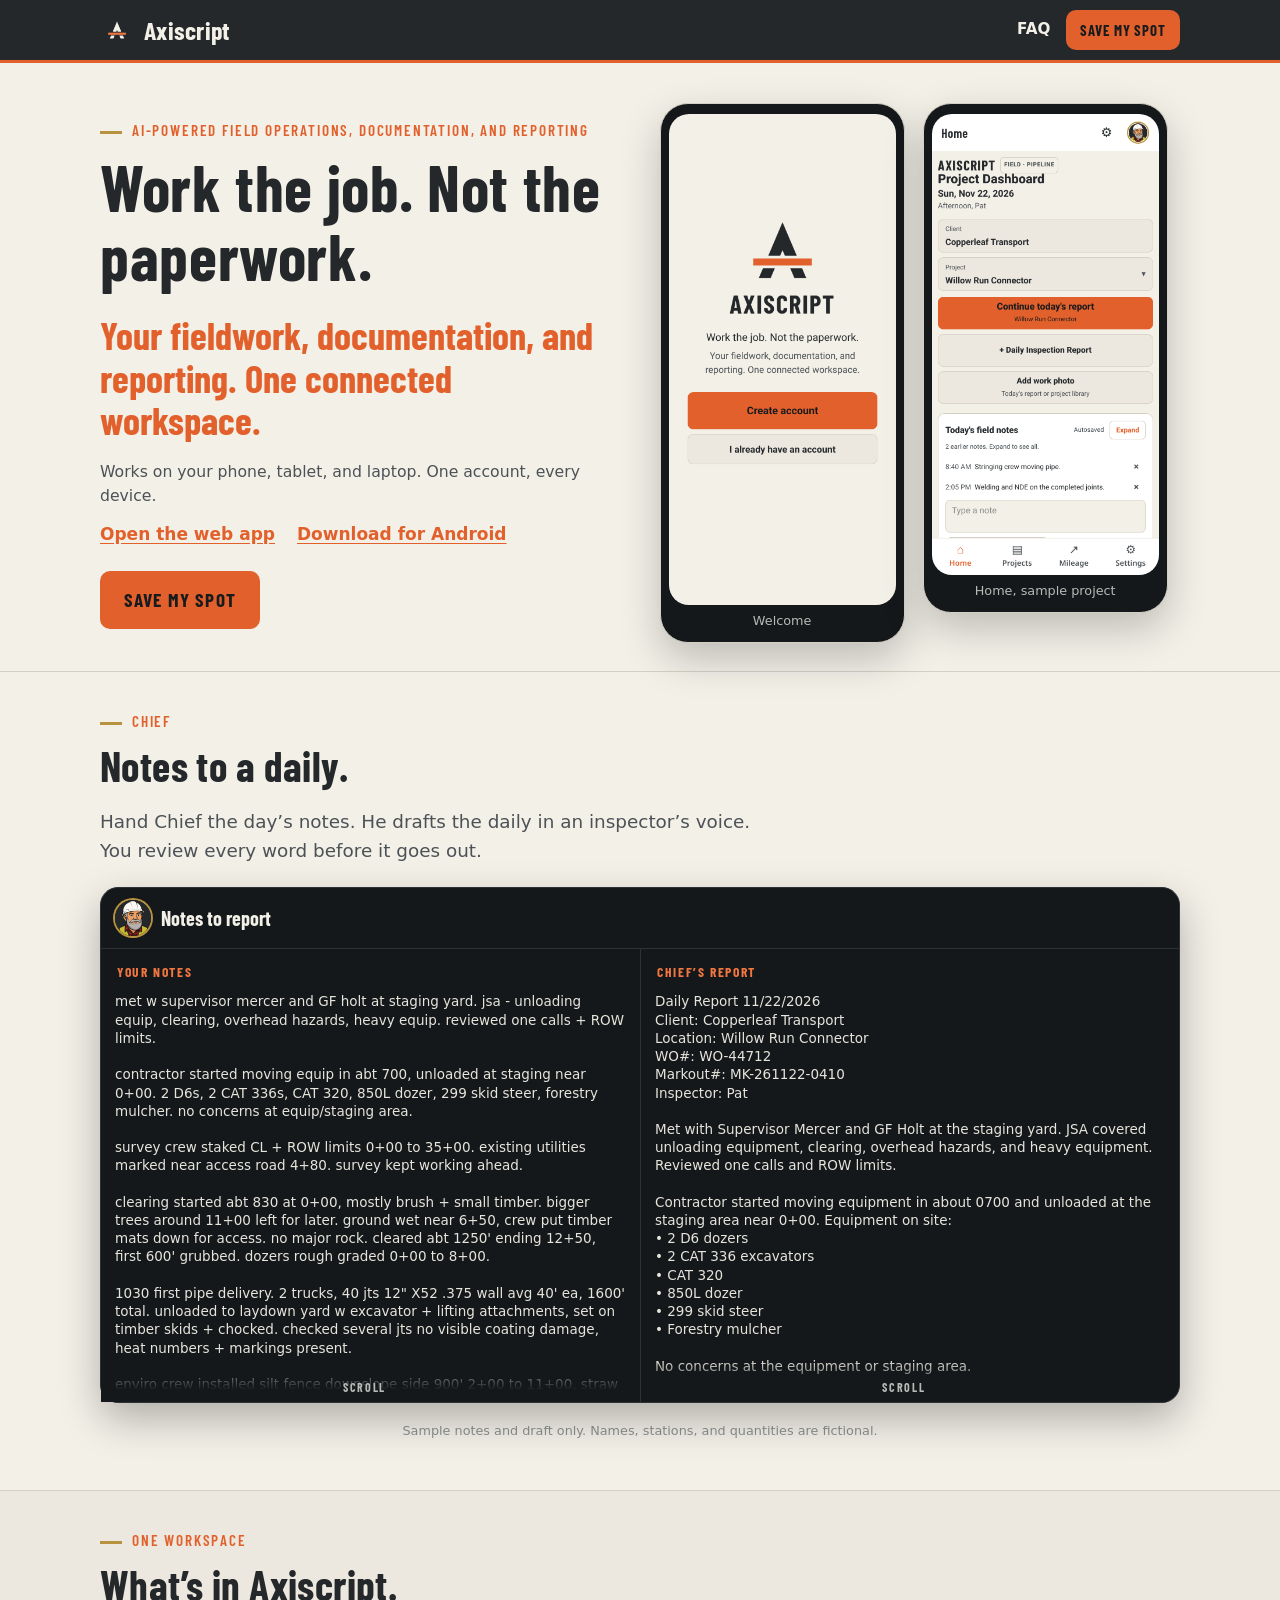
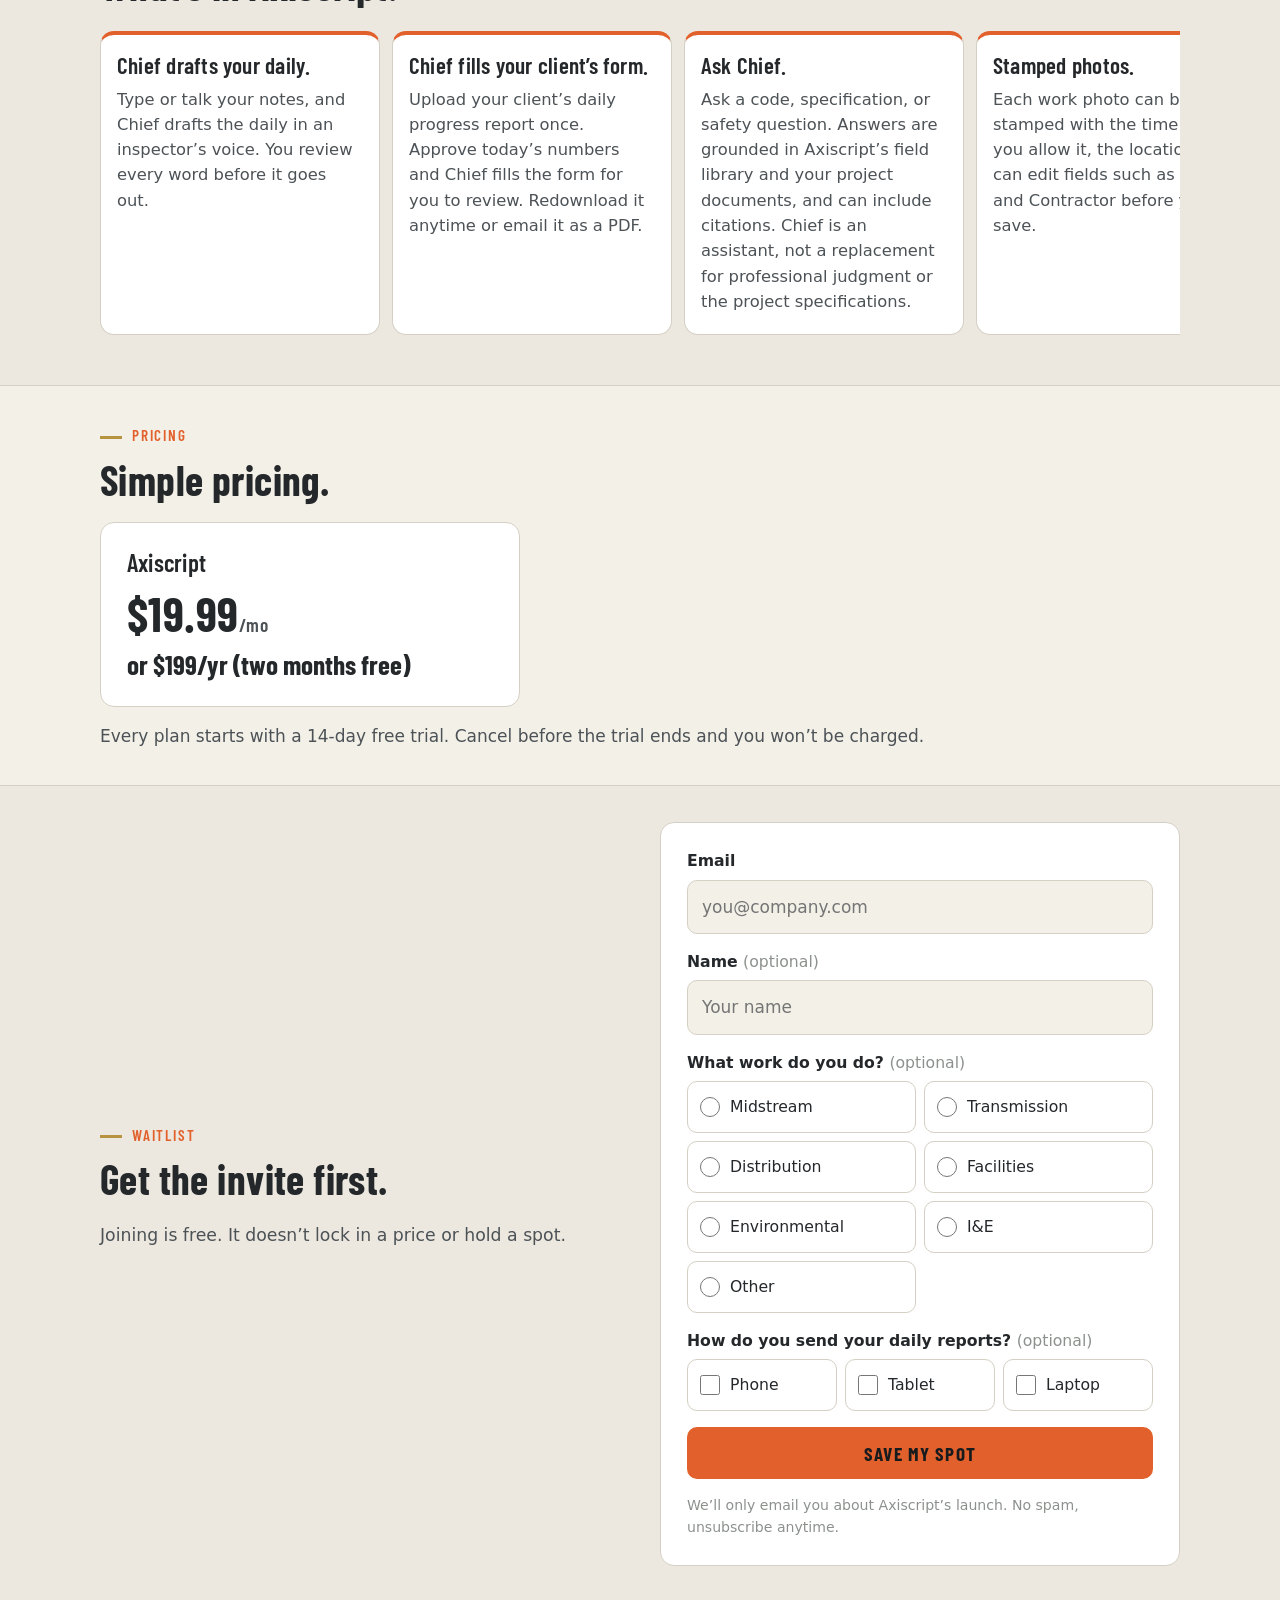
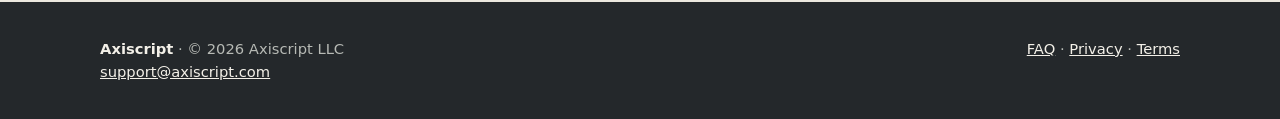
==== index.html @ 8d72d8ea "Draft: update the notes-to-daily example to the approved inspector voice. Replaces the headed Pipeli" ====
<!doctype html>
<html lang="en">
<head>
<meta charset="utf-8">
<meta name="viewport" content="width=device-width, initial-scale=1">
<title>Axiscript | Work the job. Not the paperwork.</title>
<meta name="description" content="Axiscript is an AI-powered field operations, documentation, and reporting platform. Your fieldwork, records, and reporting in one connected workspace.">
<meta name="theme-color" content="#24282B">
<link rel="canonical" href="https://axiscript.com/">
<meta property="og:title" content="Axiscript | Work the job. Not the paperwork.">
<meta property="og:description" content="Axiscript is an AI-powered field operations, documentation, and reporting platform. Your fieldwork, records, and reporting in one connected workspace.">
<meta property="og:url" content="https://axiscript.com/">
<meta property="og:type" content="website">
<link rel="icon" href="assets/favicon.png">
<link rel="stylesheet" href="assets/style.css">
</head>
<body>

<header class="top">
  <div class="wrap">
    <a class="brand" href="index.html"><img src="assets/icon.png" alt="">Axiscript</a>
    <div class="top-nav">
      <a class="nav-link" href="faq.html">FAQ</a>
      <a class="btn small" href="#join">Save my spot</a>
    </div>
  </div>
</header>

<main>
<section class="hero">
  <div class="wrap">
    <div>
      <span class="eyebrow">AI-powered field operations, documentation, and reporting</span>
      <h1>Work the job. Not the paperwork.</h1>
      <p class="lead">Your fieldwork, documentation, and reporting. One connected workspace.</p>
      <p class="device-note">Works on your phone, tablet, and laptop. One account, every device.</p>
      <p class="app-links"><a href="https://app.axiscript.com">Open the web app</a><a href="https://app.axiscript.com/download">Download for Android</a></p>
      <div class="cta">
        <a class="btn" href="#join">Save my spot</a>
      </div>
    </div>
    <div class="hero-screens" aria-hidden="false">
      <figure class="phone-frame">
        <img src="assets/screens/welcome-phone.png" width="390" height="844" alt="Axiscript welcome screen with the mark, the AXISCRIPT wordmark, and the tagline Work the job. Not the paperwork.">
        <figcaption>Welcome</figcaption>
      </figure>
      <figure class="phone-frame">
        <img src="assets/screens/home-phone.png" width="390" height="792" alt="Axiscript Home for a sample project, Willow Run Connector, with today’s field notes and a continue-report button. Sample data only.">
        <figcaption>Home, sample project</figcaption>
      </figure>
    </div>
  </div>
</section>

<section class="band" id="report">
  <div class="wrap">
    <span class="eyebrow">Chief</span>
    <h2>Notes to a daily.</h2>
    <p class="review-line">Hand Chief the day’s notes. He drafts the daily in an inspector’s voice. You review every word before it goes out.</p>
    <div class="carousel" data-carousel>
      <div class="carousel-frame">
        <div class="carousel-track" tabindex="0" aria-label="Rough notes and Chief’s report">
          <article class="carousel-slide" id="report-slide-1" role="tabpanel" aria-label="Rough notes beside Chief’s report">
            <div class="app-screen">
              <div class="app-bar">
                <img src="assets/chief.jpg" width="36" height="36" alt="">
                <div><b>Notes to report</b></div>
              </div>
              <div class="app-panes">
                <div class="app-col">
                  <div class="app-kicker">Your notes</div>
                  <div class="app-pane-wrap">
                    <div class="app-pane" tabindex="0">
                      <pre>met w supervisor mercer and GF holt at staging yard. jsa - unloading equip, clearing, overhead hazards, heavy equip. reviewed one calls + ROW limits.

contractor started moving equip in abt 700, unloaded at staging near 0+00. 2 D6s, 2 CAT 336s, CAT 320, 850L dozer, 299 skid steer, forestry mulcher. no concerns at equip/staging area.

survey crew staked CL + ROW limits 0+00 to 35+00. existing utilities marked near access road 4+80. survey kept working ahead.

clearing started abt 830 at 0+00, mostly brush + small timber. bigger trees around 11+00 left for later. ground wet near 6+50, crew put timber mats down for access. no major rock. cleared abt 1250' ending 12+50, first 600' grubbed. dozers rough graded 0+00 to 8+00.

1030 first pipe delivery. 2 trucks, 40 jts 12" X52 .375 wall avg 40' ea, 1600' total. unloaded to laydown yard w excavator + lifting attachments, set on timber skids + chocked. checked several jts no visible coating damage, heat numbers + markings present.

enviro crew installed silt fence downslope side 900' 2+00 to 11+00, straw wattles near drainage at 9+75. enviro coordinator checked, no issues.

clearing + grading continued thru afternoon. no stringing, ditching, welding or pipe install today. equip + material yard secured.</pre>
                    </div>
                    <div class="scroll-hint" aria-hidden="true">Scroll</div>
                  </div>
                </div>
                <div class="app-col">
                  <div class="app-kicker">Chief’s report</div>
                  <div class="app-pane-wrap">
                    <div class="app-pane" tabindex="0">
                      <pre>Daily Report 11/22/2026
Client: Copperleaf Transport
Location: Willow Run Connector
WO#: WO-44712
Markout#: MK-261122-0410
Inspector: Pat

Met with Supervisor Mercer and GF Holt at the staging yard. JSA covered unloading equipment, clearing, overhead hazards, and heavy equipment. Reviewed one calls and ROW limits.

Contractor started moving equipment in about 0700 and unloaded at the staging area near 0+00. Equipment on site:
• 2 D6 dozers
• 2 CAT 336 excavators
• CAT 320
• 850L dozer
• 299 skid steer
• Forestry mulcher

No concerns at the equipment or staging area.

Survey crew staked CL and ROW limits from 0+00 to 35+00. Existing utilities were marked near the access road at 4+80. Survey kept working ahead of the crew.

Clearing started about 0830 at 0+00. Mostly brush and small timber. Bigger trees around 11+00 were left for later. Ground was wet near 6+50, and the crew put timber mats down for access. No major rock. Cleared about 1250' ending at 12+50, with the first 600' grubbed. Dozers rough graded 0+00 to 8+00.

First pipe delivery came in at 1030, 2 trucks. Material received:
• 40 joints, 12" X52, .375 wall
• Avg 40' each, 1600' total

Pipe was unloaded to the laydown yard with an excavator and lifting attachments. Set on timber skids and chocked. I checked several joints and saw no visible coating damage. Heat numbers and markings were present.

Enviro crew installed silt fence on the downslope side, 900' from 2+00 to 11+00. Straw wattles went in near the drainage at 9+75. Enviro coordinator checked it, no issues.

Clearing and grading continued through the afternoon. No stringing, ditching, welding, or pipe install today. Equipment and material yard secured.</pre>
                    </div>
                    <div class="scroll-hint" aria-hidden="true">Scroll</div>
                  </div>
                </div>
              </div>
            </div>
          </article>
        </div>
      </div>
    </div>
    <p class="mock-note">Sample notes and draft only. Names, stations, and quantities are fictional.</p>
  </div>
</section>

<section class="band alt" id="features">
  <div class="wrap">
    <span class="eyebrow">One workspace</span>
    <h2>What’s in Axiscript.</h2>
    <div class="feat-strip" tabindex="0" aria-label="App features, swipe sideways">
      <article class="feat-tile">
        <h3>Chief drafts your daily.</h3>
        <p>Type or talk your notes, and Chief drafts the daily in an inspector’s voice. You review every word before it goes out.</p>
      </article>
      <article class="feat-tile">
        <h3>Chief fills your client’s form.</h3>
        <p>Upload your client’s daily progress report once. Approve today’s numbers and Chief fills the form for you to review. Redownload it anytime or email it as a PDF.</p>
      </article>
      <article class="feat-tile">
        <h3>Ask Chief.</h3>
        <p>Ask a code, specification, or safety question. Answers are grounded in Axiscript’s field library and your project documents, and can include citations. Chief is an assistant, not a replacement for professional judgment or the project specifications.</p>
      </article>
      <article class="feat-tile">
        <h3>Stamped photos.</h3>
        <p>Each work photo can be stamped with the time and, if you allow it, the location. You can edit fields such as Project and Contractor before you save.</p>
      </article>
      <article class="feat-tile">
        <h3>Mileage tracker.</h3>
        <p>Start and stop a trip from Home or the Mileage tab, or add a missed day. Export an IRS log when you need it.</p>
      </article>
      <article class="feat-tile">
        <h3>Voice-to-text.</h3>
        <p>Talk your notes on the phone or tablet app. On a laptop, type the notes or upload a photo of the page.</p>
      </article>
      <article class="feat-tile">
        <h3>Quick Write.</h3>
        <p>Built for distribution days with stop after stop. Tap through the job (install method, footage, fusions, tie-in) without typing a paragraph, and Chief turns the taps into a full report.</p>
      </article>
      <article class="feat-tile">
        <h3>Construction progress.</h3>
        <p>Each project keeps a running progress figure from work already in the book. You can see the day count and open the breakdown anytime.</p>
      </article>
      <article class="feat-tile">
        <h3>Every client, every project, backed up.</h3>
        <p>When you are signed in, work is saved on this device and backed up when you have signal. You can open it on your other devices.</p>
      </article>
    </div>
  </div>
</section>

<section class="band" id="pricing">
  <div class="wrap">
    <span class="eyebrow">Pricing</span>
    <h2>Simple pricing.</h2>
    <div class="price-cards single">
      <article class="plan">
        <h3>Axiscript</h3>
        <div class="price">$19.99<small>/mo</small></div>
        <p class="plan-line rate">or $199/yr (two months free)</p>
      </article>
    </div>
    <p class="trial-line">Every plan starts with a 14-day free trial. Cancel before the trial ends and you won’t be charged.</p>
  </div>
</section>

<section class="band alt" id="join">
  <div class="wrap split">
    <div>
      <span class="eyebrow">Waitlist</span>
      <h2>Get the invite first.</h2>
      <p class="intro">Joining is free. It doesn’t lock in a price or hold a spot.</p>
    </div>
    <form id="waitlist-form" novalidate>
      <div id="waitlist-fields" class="waitlist-fields">
        <div>
          <label for="waitlist-email">Email</label>
          <input id="waitlist-email" name="email" type="email" autocomplete="email" inputmode="email" maxlength="320" required placeholder="you@company.com">
        </div>
        <div>
          <label for="waitlist-name">Name <span class="optional">(optional)</span></label>
          <input id="waitlist-name" name="waitlist_name" type="text" autocomplete="name" maxlength="120" placeholder="Your name">
        </div>
        <fieldset>
          <legend>What work do you do? <span class="optional">(optional)</span></legend>
          <div class="radios">
            <label><input type="radio" name="work_type" value="Midstream"> Midstream</label>
            <label><input type="radio" name="work_type" value="Transmission"> Transmission</label>
            <label><input type="radio" name="work_type" value="Distribution"> Distribution</label>
            <label><input type="radio" name="work_type" value="Facilities"> Facilities</label>
            <label><input type="radio" name="work_type" value="Environmental"> Environmental</label>
            <label><input type="radio" name="work_type" value="I&amp;E"> I&amp;E</label>
            <label><input type="radio" name="work_type" value="Other"> Other</label>
          </div>
        </fieldset>
        <fieldset>
          <legend>How do you send your daily reports? <span class="optional">(optional)</span></legend>
          <div class="radios device-choices">
            <label><input type="checkbox" name="report_devices" value="Phone"> Phone</label>
            <label><input type="checkbox" name="report_devices" value="Tablet"> Tablet</label>
            <label><input type="checkbox" name="report_devices" value="Laptop"> Laptop</label>
          </div>
        </fieldset>
        <div class="hp" aria-hidden="true">
          <label for="waitlist-company">Company website</label>
          <input id="waitlist-company" name="company_website" type="text" tabindex="-1" autocomplete="off">
        </div>
        <p id="waitlist-status" class="waitlist-status" role="status" aria-live="polite"></p>
        <button class="btn" id="waitlist-submit" type="submit">Save my spot</button>
      </div>
      <div id="waitlist-success" class="form-success" hidden tabindex="-1">
        <h3>You’re on the list.</h3>
        <p>We’ll email you when it’s time to download.</p>
      </div>
      <p class="form-note">We’ll only email you about Axiscript’s launch. No spam, unsubscribe anytime.</p>
    </form>
  </div>
</section>
</main>

<footer>
  <div class="wrap">
    <div><strong style="color:#F3F0E8">Axiscript</strong> &middot; &copy; 2026 Axiscript LLC<br><a href="mailto:support@axiscript.com">support@axiscript.com</a></div>
    <div><a href="faq.html">FAQ</a> &middot; <a href="privacy.html">Privacy</a> &middot; <a href="terms.html">Terms</a></div>
  </div>
</footer>
<script src="assets/carousel.js"></script>
<script>
document.querySelectorAll(".app-pane").forEach(function (pane) {
  var wrap = pane.parentElement;
  function check() {
    wrap.classList.toggle("can-scroll", pane.scrollHeight > pane.clientHeight + 2);
  }
  check();
  window.addEventListener("resize", check);
});
</script>
<script src="assets/waitlist-config.js"></script>
<script src="assets/waitlist.js"></script>
</body>
</html>
---- assets/style.css ----
@font-face{font-family:"Barlow Condensed";src:url(fonts/BarlowCondensed-SemiBold.ttf) format("truetype");font-weight:600;font-display:swap}
@font-face{font-family:"Barlow Condensed";src:url(fonts/BarlowCondensed-Bold.ttf) format("truetype");font-weight:700;font-display:swap}
:root{--bg:#F3F0E8;--panel:#FFFFFF;--panel2:#ECE8DF;--line:#D5D0C4;--text:#24282B;--dim:#4C5256;--faint:#8C918D;
--accent:#E2602B;--accent-ink:#181B1D;--good:#17352B;--brass:#B8933F;--iron:#24282B;--bone:#F3F0E8;--radius:10px}
@media (prefers-color-scheme:dark){:root{--bg:#181B1D;--panel:#24282B;--panel2:#2E3337;--line:#3B4145;--text:#F3F0E8;--dim:#B7BAB5;
--accent:#F2763F;--good:#5FA98A;--brass:#C9A65A}}
*{box-sizing:border-box}
html{-webkit-text-size-adjust:100%;scroll-behavior:smooth}
body{margin:0;background:var(--bg);color:var(--text);font:17px/1.55 system-ui,-apple-system,"Segoe UI",Roboto,Arial,sans-serif}
h1,h2,h3,.brand,.btn,.eyebrow,.price{font-family:"Barlow Condensed","Arial Narrow",sans-serif;letter-spacing:.01em}
h1,h2,h3{line-height:1.08;margin:0 0 .5em}
h1{font-size:clamp(2.4rem,7vw,4rem);font-weight:700}
h2{font-size:clamp(1.9rem,5vw,2.6rem);font-weight:700}
h3{font-size:1.4rem;font-weight:600}
p{margin:0 0 1em}
a{color:inherit}
.wrap{max-width:1120px;margin:0 auto;padding:0 20px}
.eyebrow{display:inline-block;text-transform:uppercase;font-weight:600;font-size:.95rem;letter-spacing:.12em;color:var(--accent);margin-bottom:.6em}
.eyebrow::before{content:"";display:inline-block;width:22px;height:3px;background:var(--brass);vertical-align:middle;margin-right:10px}
/* header */
.top{position:sticky;top:0;z-index:10;background:var(--iron);color:#F3F0E8;border-bottom:3px solid var(--accent)}
.top .wrap{display:flex;align-items:center;justify-content:space-between;height:60px}
.brand{display:flex;align-items:center;gap:10px;font-size:1.6rem;font-weight:700;text-decoration:none;color:#F3F0E8}
.brand img{width:34px;height:34px;border-radius:7px}
.btn{display:inline-block;background:var(--accent);color:#181B1D;font-weight:700;font-size:1.2rem;text-decoration:none;text-transform:uppercase;letter-spacing:.06em;
padding:14px 24px;border-radius:var(--radius);border:0;cursor:pointer;min-height:52px;text-align:center}
.btn:hover{filter:brightness(1.07)}
.btn.small{font-size:.92rem;padding:9px 14px;min-height:0}
.btn.ghost{background:transparent;color:var(--text);box-shadow:inset 0 0 0 2px var(--line)}
/* hero */
.hero{padding:56px 0 64px}
.hero .wrap{display:grid;grid-template-columns:1fr 1.05fr;gap:40px;align-items:center}
.hero .lead{font-family:"Barlow Condensed",sans-serif;font-weight:700;font-size:clamp(1.8rem,5vw,2.4rem);color:var(--accent);margin:-.2em 0 .5em;line-height:1.1}
.hero p.body{font-size:1.15rem;color:var(--dim);max-width:34em}
.cta{display:flex;gap:12px;flex-wrap:wrap;margin-top:24px}
.soon{margin-top:16px;font-size:.95rem;color:var(--faint)}
.device-note{display:flex;flex-wrap:wrap;align-items:center;gap:8px 12px;margin:0;color:var(--dim);font-size:.98rem;max-width:40em}
.soon:has(+ .device-note){margin-bottom:10px}
.intro:has(+ .device-note){margin-bottom:12px}
.device-note + .intro{margin-top:16px}
.tablet-badge{display:inline-flex;align-items:center;gap:6px;flex:none;background:var(--brass);color:#181B1D;font-family:"Barlow Condensed","Arial Narrow",sans-serif;font-weight:700;font-size:.92rem;letter-spacing:.06em;text-transform:uppercase;line-height:1;padding:5px 10px 4px;border-radius:6px}
.tablet-badge svg{width:18px;height:18px;display:block}
.app-links{display:flex;flex-wrap:wrap;align-items:center;gap:8px 22px;margin:12px 0 0;font-weight:600}
.app-links a{color:var(--accent);text-decoration:underline;text-underline-offset:3px}
.app-links a:hover{filter:brightness(1.07)}
/* report mock */
.mock{background:var(--panel);border:1px solid var(--line);border-radius:14px;padding:18px;box-shadow:0 10px 30px rgba(0,0,0,.08);position:relative}
.mock .head{display:flex;align-items:center;gap:12px;border-bottom:1px solid var(--line);padding-bottom:12px;margin-bottom:12px}
.chief{border-radius:50%;box-shadow:0 0 0 3px var(--brass);display:block}
.mock .head b{font-family:"Barlow Condensed",sans-serif;font-size:1.25rem;display:block;line-height:1.1}
.mock .head span{font-size:.85rem;color:var(--faint)}
.mock .label{font-size:.75rem;text-transform:uppercase;letter-spacing:.1em;color:var(--faint);margin:10px 0 6px}
.chips{display:flex;flex-wrap:wrap;gap:6px}
.chip{font-size:.85rem;border:1.5px solid var(--line);border-radius:999px;padding:5px 11px;background:var(--panel2)}
.chip.on{border-color:var(--accent);background:transparent;color:var(--text);box-shadow:inset 0 0 0 1px var(--accent)}
.lines{list-style:none;margin:0;padding:0;font-size:.92rem}
.lines li{padding:7px 0;border-bottom:1px dashed var(--line)}
.lines li:last-child{border:0}
.check{display:flex;justify-content:space-between;align-items:center;gap:8px;font-size:.88rem;padding:7px 10px;background:var(--panel2);border-radius:8px;margin-top:6px}
.tag{font-size:.75rem;font-weight:700;padding:2px 8px;border-radius:5px;white-space:nowrap}
.tag.ok{background:var(--good);color:#F3F0E8}
.tag.todo{background:var(--accent);color:#181B1D}
@media (prefers-color-scheme:dark){.tag.ok{color:#181B1D}}
.mock-note{font-size:.8rem;color:var(--faint);margin-top:10px;text-align:center}

.review{margin:14px 0 0;padding:12px 14px;border-left:4px solid var(--brass);background:var(--panel2);border-radius:6px;color:var(--text);font-size:1.02rem;max-width:36em;font-weight:500}
.mock-demo{padding:22px;font-size:1.02rem}
.mock-demo .head b{font-size:1.35rem}
.mock-demo .notes-in{background:var(--panel2);border:1px dashed var(--line);border-radius:8px;padding:12px 14px;font-size:.98rem;line-height:1.45;color:var(--dim);font-style:italic}
.mock-demo .lines{font-size:1rem}
.mock-demo .lines li{padding:8px 0}
.mock-demo .mock-note{text-align:left;margin-top:12px;padding-top:10px;border-top:1px solid var(--line)}
.mock-demo .draft-out{margin:0}
.mock-demo .draft-block{padding:8px 0;border-bottom:1px dashed var(--line)}
.mock-demo .draft-block:last-child{border:0;padding-bottom:0}
.mock-demo .draft-h{font-family:"Barlow Condensed",sans-serif;font-weight:600;font-size:.8rem;letter-spacing:.1em;text-transform:uppercase;color:var(--faint);margin-bottom:2px}
.mock-demo .draft-block p{margin:0;font-size:1rem;line-height:1.45}

.chief-lg{width:168px;height:168px}
.chief-ex{margin-top:16px;background:var(--panel);border:1px solid var(--line);border-radius:var(--radius);padding:14px 16px}
.chief-ex .label{font-size:.75rem;text-transform:uppercase;letter-spacing:.1em;color:var(--faint);margin:0 0 8px}
.chief-ex-in,.chief-ex-out{margin:0 0 10px;font-size:.98rem;color:var(--dim);line-height:1.45;font-style:italic;background:var(--panel2);border:1px dashed var(--line);border-radius:8px;padding:12px 14px}
.chief-ex-out{margin-bottom:0;color:var(--text);font-style:normal;background:transparent;border:0;padding:0}
.chief-ex-in span,.chief-ex-out span{font-weight:700;font-style:normal;color:var(--text);margin-right:6px}
.chief-ex .label{margin-top:12px}
.chief-ex .label:first-child{margin-top:0}
.chief-ex .draft-block{padding:8px 0;border-bottom:1px dashed var(--line)}
.chief-ex .draft-block:last-child{border:0;padding-bottom:0}
.chief-ex .draft-h{font-family:"Barlow Condensed",sans-serif;font-weight:600;font-size:.8rem;letter-spacing:.1em;text-transform:uppercase;color:var(--faint);margin-bottom:2px}
.chief-ex .draft-block p{margin:0;font-size:1rem;line-height:1.45;color:var(--text)}
.plan .terms{list-style:none;padding:0;margin:8px 0 0}
.plan .terms li{margin:6px 0;padding-left:14px;position:relative}
.plan .terms li::before{content:"";position:absolute;left:0;top:9px;width:6px;height:6px;border-radius:50%;background:var(--brass)}
.top .btn.small{max-width:58vw;white-space:nowrap;overflow:hidden;text-overflow:ellipsis}
/* sections */
section.band{padding:64px 0;border-top:1px solid var(--line)}
section.alt{background:var(--panel2)}
.intro{max-width:44em;color:var(--dim);font-size:1.08rem}
.grid{display:grid;grid-template-columns:repeat(3,1fr);gap:16px;margin-top:28px}
.card{background:var(--panel);border:1px solid var(--line);border-radius:var(--radius);padding:22px;border-top:4px solid var(--accent)}
.card p{color:var(--dim);margin:0;font-size:1rem}
.split{display:grid;grid-template-columns:1fr 1fr;gap:40px;align-items:center}
ul.ticks{list-style:none;padding:0;margin:0}
ul.ticks li{padding:9px 0 9px 30px;position:relative;border-bottom:1px solid var(--line)}
ul.ticks li::before{content:"";position:absolute;left:4px;top:17px;width:12px;height:3px;background:var(--accent)}
.sectors{display:flex;flex-wrap:wrap;gap:8px;margin:14px 0 4px}
.sectors span{font-family:"Barlow Condensed",sans-serif;font-weight:600;font-size:1.1rem;padding:6px 14px;border:2px solid var(--text);border-radius:6px}
.chief-row{display:flex;gap:28px;align-items:flex-start}
.chief-row img{flex:none}
.launch{display:grid;grid-template-columns:repeat(auto-fit,minmax(200px,1fr));gap:12px;margin-top:24px}
.launch div{background:var(--panel);border:1px dashed var(--line);border-radius:var(--radius);padding:16px}
.launch b{display:block;font-family:"Barlow Condensed",sans-serif;font-size:1.25rem}
.launch small{color:var(--faint);text-transform:uppercase;letter-spacing:.1em;font-size:.72rem}
.launch p{margin:.3em 0 0;color:var(--dim);font-size:.95rem}
/* pricing */
.prices{display:grid;grid-template-columns:1.3fr 1fr 1fr;gap:16px;margin-top:28px;align-items:stretch}
.plan{background:var(--panel);border:1px solid var(--line);border-radius:14px;padding:26px;display:flex;flex-direction:column}
.plan .badge{position:absolute;top:-14px;left:22px;background:var(--accent);color:#181B1D;font-family:"Barlow Condensed",sans-serif;font-weight:700;text-transform:uppercase;letter-spacing:.08em;padding:4px 12px;border-radius:6px;font-size:.95rem}
.price{font-size:3rem;font-weight:700;line-height:1}
.price small{font-size:1.2rem;font-weight:600;color:var(--dim)}
.plan ul{padding-left:1.1em;margin:14px 0;color:var(--dim)}
.plan li{margin:4px 0}
.fine{font-size:.92rem;background:var(--panel2);border-left:4px solid var(--brass);padding:10px 12px;border-radius:6px;margin-top:auto}
/* form */
form{background:var(--panel);border:1px solid var(--line);border-radius:14px;padding:26px;display:grid;gap:16px}
label{font-weight:600;font-size:.98rem;display:block;margin-bottom:6px}
input,select{width:100%;font:inherit;padding:13px 14px;border:1.5px solid var(--line);border-radius:var(--radius);background:var(--bg);color:var(--text);min-height:52px}
input:focus,select:focus{outline:3px solid var(--accent);outline-offset:1px}
fieldset{border:0;padding:0;margin:0}
legend{font-weight:600;font-size:.98rem;margin-bottom:6px;padding:0}
.optional{font-weight:500;color:var(--faint)}
.radios{display:grid;grid-template-columns:1fr 1fr;gap:8px}
.radios.device-choices{grid-template-columns:repeat(3,1fr)}
.radios label{display:flex;align-items:center;gap:10px;font-weight:500;border:1.5px solid var(--line);border-radius:var(--radius);padding:12px;margin:0;cursor:pointer;min-height:52px}
.radios label:has(input:checked){border-color:var(--accent);box-shadow:inset 0 0 0 1px var(--accent)}
.radios input{width:20px;height:20px;min-height:0;accent-color:var(--accent);margin:0}
.form-note{font-size:.88rem;color:var(--faint);margin:0}
form{position:relative}
.waitlist-fields{display:grid;gap:16px}
.waitlist-fields[hidden],.form-success[hidden]{display:none}
section[id]{scroll-margin-top:72px}
form .btn{width:100%}
form button.btn:disabled{opacity:.65;cursor:progress}
.waitlist-status{margin:0;font-size:.95rem}
.waitlist-status:empty{display:none}
.waitlist-status:not(:empty){background:var(--panel2);border-left:4px solid var(--accent);padding:10px 12px;border-radius:6px}
.form-success{background:var(--panel2);border-left:4px solid var(--good);border-radius:8px;padding:14px 16px}
.form-success h3{font-size:1.8rem;margin:0 0 .25em}
.form-success p{margin:0;color:var(--dim)}
.hp{position:absolute;width:1px;height:1px;padding:0;margin:-1px;overflow:hidden;clip:rect(0,0,0,0);white-space:nowrap;border:0}
/* partner */
.partner-note{margin-top:18px;color:var(--dim);font-size:1.02rem;max-width:44em}
/* footer */
footer{background:var(--iron);color:#B7BAB5;padding:36px 0;font-size:.92rem}
footer .wrap{display:flex;justify-content:space-between;gap:20px;flex-wrap:wrap}
footer a{color:#F3F0E8}
.ph{background:rgba(226,96,43,.18);border:1px dashed var(--accent);padding:0 5px;border-radius:4px}
/* privacy */
.doc{max-width:760px;padding:40px 20px 64px;margin:0 auto}
.doc h2{font-size:1.7rem;margin-top:1.6em}
.doc ul{padding-left:1.2em}
.doc li{margin:.35em 0}
.draft{background:var(--accent);color:#181B1D;font-weight:700;text-align:center;padding:12px 16px;font-family:"Barlow Condensed",sans-serif;font-size:1.25rem;letter-spacing:.05em;text-transform:uppercase}
/* responsive */
section[id]{scroll-margin-top:72px}
.chief-features{grid-template-columns:1fr 1fr}
@media (max-width:900px){
 .hero .wrap,.split{grid-template-columns:1fr;gap:32px}
 .grid{grid-template-columns:1fr 1fr}
 .chief-row{flex-direction:column;align-items:flex-start;gap:20px}
 .prices{grid-template-columns:1fr}
}
@media (max-width:600px){
 body{font-size:16px}
 .hero{padding:36px 0 44px}
 section.band{padding:48px 0}
 .grid{grid-template-columns:1fr}
 .chief-row{flex-direction:column;align-items:flex-start;gap:18px}
 .cta .btn{width:100%}
 .top .btn.small{padding:8px 10px;font-size:.78rem;letter-spacing:.04em}
 .radios{grid-template-columns:1fr}
}

/* sector / pipe demo */
.work-demo{padding:56px 0}
.work-demo .intro{margin-bottom:1.1em}
.demo{margin:0 0 22px}
.demo-controls{display:grid;grid-template-columns:1fr 1fr;gap:16px 28px;margin-bottom:16px}
.toggle-label{font-family:"Barlow Condensed",sans-serif;font-weight:600;font-size:1.05rem;letter-spacing:.04em;text-transform:uppercase;color:var(--dim);margin:0 0 8px}
.toggles{display:flex;flex-wrap:wrap;gap:8px}
.toggles button{font-family:"Barlow Condensed","Arial Narrow",sans-serif;font-weight:600;font-size:1.1rem;letter-spacing:.02em;padding:8px 16px;min-height:44px;border:2px solid var(--line);border-radius:6px;background:var(--panel);color:var(--text);cursor:pointer}
.toggles button:hover{border-color:var(--text)}
.toggles button:focus-visible{outline:3px solid var(--accent);outline-offset:2px}
.toggles button[aria-pressed="true"]{border-color:var(--accent);background:var(--accent);color:#181B1D}
.workspace{background:var(--panel);border:1px solid var(--line);border-radius:14px;padding:16px 18px 14px;box-shadow:0 10px 30px rgba(0,0,0,.08)}
.workspace-label{font-family:"Barlow Condensed",sans-serif;font-weight:600;font-size:1.05rem;letter-spacing:.08em;text-transform:uppercase;color:var(--text);margin:0 0 12px}
.workspace-cards{display:flex;flex-wrap:wrap;gap:8px;list-style:none;margin:0;padding:0}
.workspace-cards li{font-family:"Barlow Condensed",sans-serif;font-weight:600;font-size:1.05rem;line-height:1.2;padding:10px 14px;background:var(--panel2);border:1px solid var(--line);border-top:3px solid var(--accent);border-radius:8px}
.workspace-caption{margin:12px 0 0;font-size:.8rem;color:var(--faint)}
.demo-ticks{max-width:44em;margin-top:8px}
.demo-ticks li{padding:10px 0 10px 30px}
.chief-plus .chief-features{margin-top:28px}
.plan .badge .star{color:#181B1D;margin-right:5px;font-size:1.05em;line-height:1}
@media (prefers-reduced-motion:reduce){html{scroll-behavior:auto}}
@media (max-width:900px){
 .demo-controls{grid-template-columns:1fr;gap:12px}
}
@media (max-width:600px){
 .work-demo{padding:36px 0}
 .work-demo .intro{margin-bottom:.8em}
 .demo{margin-bottom:16px}
 .demo-controls{margin-bottom:12px;gap:10px}
 .workspace{padding:14px 14px 12px}
 .workspace-cards{gap:6px}
 .workspace-cards li{padding:8px 11px;font-size:1rem}
 .demo-ticks{margin-top:4px}
 .demo-ticks li{padding:8px 0 8px 30px}
 .chief-plus .chief-features{margin-top:20px;gap:12px}
 .chief-plus .chief-row{gap:14px}
}

.chief-hero{width:min(280px,70vw);height:auto;justify-self:center}
.ex-kicker{font-family:"Barlow Condensed","Arial Narrow",sans-serif;font-weight:600;font-size:.9rem;letter-spacing:.08em;text-transform:uppercase;color:var(--accent);margin:0 0 10px}
.chief-flag{margin-top:14px;padding:12px 14px;border-radius:8px;border:1px solid var(--brass);border-left:4px solid var(--brass);background:rgba(184,147,63,.14)}
.chief-flag .draft-h{font-family:"Barlow Condensed",sans-serif;font-weight:600;font-size:.8rem;letter-spacing:.1em;text-transform:uppercase;color:var(--brass);margin:0 0 4px}
.chief-flag p{margin:0;font-size:1rem;line-height:1.45;color:var(--text)}
.dash-shot{margin:28px auto 0;max-width:420px}
.dash-shot img,.dash-shot picture{display:block;width:100%;height:auto}
.dash-shot img{border-radius:24px;border:1px solid var(--line);box-shadow:0 16px 40px rgba(0,0,0,.28)}
.dash-shot figcaption{margin:10px 0 0;font-size:.85rem;color:var(--faint);text-align:center}
.partner-note a{color:var(--accent);font-weight:600;text-underline-offset:3px}
.partner-note a:hover{text-decoration:underline}
#example-distribution .chief-ex{margin-top:20px;max-width:760px}
@media (max-width:600px){
 .dash-shot{margin-top:22px;max-width:100%}
 .chief-hero{width:min(200px,60vw)}
}

/* notes-to-report showcase */
.showcase .intro{max-width:40em}
.chain{margin-top:22px}
.chain .ex-kicker{margin:0 0 16px}
.chain-step{margin:0 0 22px}
.chain-label{font-family:"Barlow Condensed","Arial Narrow",sans-serif;font-weight:700;font-size:.95rem;letter-spacing:.12em;text-transform:uppercase;color:var(--accent);margin:0 0 8px}
.chain-step .notes-in{margin:0;background:var(--panel);border:1px dashed var(--line);border-radius:10px;padding:14px 16px;font-size:1rem;line-height:1.5;color:var(--dim);font-style:italic}
.report-shot{margin:0 auto 0 0;max-width:816px}
.report-shot picture,.report-shot img{display:block;width:100%;height:auto}
.report-shot img{background:#fff;border-radius:4px;box-shadow:0 18px 50px rgba(0,0,0,.35),0 0 0 1px rgba(255,255,255,.06);border:1px solid var(--line)}
.report-shot figcaption{margin:10px 0 0;font-size:.85rem;color:var(--faint)}
.chain-catch{display:grid;gap:12px}
.chain-catch .chain-label{grid-column:1/-1;margin:0}
.conflict-card{background:var(--panel);border:1.5px solid var(--brass);border-radius:10px;padding:14px 16px}
.conflict-msg{margin:0 0 12px;font-weight:700;font-size:1.02rem;line-height:1.4;color:var(--text)}
.conflict-opts{display:flex;flex-wrap:wrap;gap:8px}
.conflict-opts span{font-family:"Barlow Condensed",sans-serif;font-weight:600;font-size:1.02rem;padding:8px 14px;min-height:40px;display:inline-flex;align-items:center;border:2px solid var(--line);border-radius:8px;color:var(--text);background:var(--panel2)}
.prog-card{background:var(--panel);border:1px solid var(--line);border-radius:10px;padding:16px}
.prog-top{display:flex;justify-content:space-between;gap:12px;flex-wrap:wrap;font-weight:600;font-size:1.02rem}
.prog-bar{height:10px;margin:10px 0 8px;background:var(--panel2);border:1px solid var(--line);border-radius:6px;overflow:hidden}
.prog-bar i{display:block;height:100%;background:linear-gradient(90deg,#E2602B,#F2763F);border-radius:6px}
.prog-note{margin:0;font-size:.9rem;color:var(--faint)}
.showcase .chief-features{margin-top:8px}
@media (min-width:900px){
 .chain-catch{grid-template-columns:1.2fr 1fr;align-items:stretch}
 .chain-catch .chief-flag{margin-top:0}
 .report-shot{max-width:816px}
}
@media (max-width:600px){
 .chain-step{margin:0 0 18px}
 .chain-step .notes-in{padding:12px 14px;font-size:.95rem}
 .report-shot{max-width:100%}
 .conflict-msg{font-size:1rem}
}
/* toolkit + carousel + paper */

.toolkit .intro{max-width:40em}
.feat-grid{display:grid;grid-template-columns:1fr;gap:14px;margin-top:28px}
.feat-card{background:var(--panel);border:1px solid var(--line);border-radius:14px;padding:22px 20px 20px;border-top:4px solid var(--accent)}
.feat-icon{display:flex;align-items:center;justify-content:center;width:48px;height:48px;margin:0 0 14px;border-radius:12px;background:var(--panel2);color:var(--accent);border:1px solid var(--line)}
.feat-icon svg{width:28px;height:28px}
.feat-card h3{margin:0 0 8px;font-size:1.45rem}
.feat-card h3 a{color:inherit;text-decoration:none}
.feat-card h3 a:hover{color:var(--accent)}
.feat-card p{margin:0;color:var(--dim);font-size:1.05rem;line-height:1.45}
@media (min-width:700px){
  .feat-grid{grid-template-columns:1fr 1fr;gap:16px}
}
@media (min-width:1100px){
  .feat-grid{grid-template-columns:repeat(3,1fr)}
  .feat-card:last-child{grid-column:auto}
}

/* shared carousel */
.carousel{margin-top:22px}
.carousel-tabs{display:flex;flex-wrap:wrap;gap:8px;margin:0 0 14px}
.carousel-tabs button{
  font-family:"Barlow Condensed","Arial Narrow",sans-serif;font-weight:600;font-size:1.05rem;
  letter-spacing:.02em;padding:8px 14px;min-height:44px;border:2px solid var(--line);
  border-radius:6px;background:var(--panel);color:var(--text);cursor:pointer
}
.carousel-tabs button:hover{border-color:var(--text)}
.carousel-tabs button:focus-visible,.carousel-arrow:focus-visible,.carousel-dots button:focus-visible{
  outline:3px solid var(--accent);outline-offset:2px
}
.carousel-tabs button[aria-selected="true"]{border-color:var(--accent);background:var(--accent);color:#181B1D}
.carousel-frame{position:relative;width:100%;min-width:0;overflow:hidden}
.carousel-track{
  display:flex;width:100%;max-width:100%;
  overflow-x:auto;scroll-snap-type:x mandatory;scroll-behavior:smooth;
  -webkit-overflow-scrolling:touch;gap:0;scrollbar-width:none
}
.carousel-track::-webkit-scrollbar{display:none}
.carousel-slide{flex:0 0 100%;width:100%;min-width:100%;max-width:100%;box-sizing:border-box;scroll-snap-align:start;scroll-snap-stop:always;padding:0 0 8px}
.carousel-arrow{
  position:absolute;top:50%;transform:translateY(-50%);z-index:2;
  width:44px;height:44px;border-radius:50%;border:1px solid var(--line);
  background:var(--panel);color:var(--text);cursor:pointer;
  font-size:1.6rem;line-height:1;display:flex;align-items:center;justify-content:center
}
.carousel-prev{left:-8px;right:auto}
.carousel-next{right:-8px;left:auto}
.carousel-dots{display:flex;justify-content:center;gap:8px;margin:12px 0 0}
.carousel-dots button{
  width:10px;height:10px;padding:0;border-radius:50%;border:0;background:var(--line);cursor:pointer
}
.carousel-dots button[aria-current="true"]{background:var(--accent);transform:scale(1.15)}
@media (max-width:699px){
  .carousel-arrow{top:auto;bottom:-8px;transform:none}
  .carousel-prev{left:0}
  .carousel-next{right:0}
  .carousel-dots{margin:28px 0 0}
}
@media (prefers-reduced-motion:reduce){
  .carousel-track{scroll-behavior:auto}
}

/* notes + report paper */
.showcase .intro{max-width:40em}
.chain-step{margin:0 0 22px}
.chain-label{font-family:"Barlow Condensed","Arial Narrow",sans-serif;font-weight:700;font-size:.95rem;letter-spacing:.12em;text-transform:uppercase;color:var(--accent);margin:0 0 8px}
.notes-in,.chain-step .notes-in{
  margin:0;background:var(--panel);border:1px dashed var(--line);border-radius:10px;
  padding:14px 16px;font:1rem/1.5 system-ui,-apple-system,"Segoe UI",Roboto,Arial,sans-serif;
  color:var(--dim);font-style:italic;white-space:pre-wrap;overflow-wrap:anywhere
}
.paper{
  background:#fff;color:#1b1f24;border-radius:4px;border:1px solid var(--line);
  box-shadow:0 18px 50px rgba(0,0,0,.35),0 0 0 1px rgba(255,255,255,.06);
  padding:22px 20px 16px;max-width:820px;
  font-family:"Helvetica Neue",Helvetica,Arial,Roboto,sans-serif;font-size:16px;line-height:1.5
}
.paper h1,.paper h2,.paper h3{font-family:"Helvetica Neue",Helvetica,Arial,sans-serif;letter-spacing:0;line-height:1.25;margin:0}
.paper .hd{margin:0 0 16px;padding:0 0 8px;border-bottom:2px solid #1f3a5f}
.paper .hd .row{display:flex;flex-wrap:wrap;align-items:flex-start;gap:8px 12px}
.paper .hd .l,.paper .hd .r{flex:1 1 140px}
.paper .hd .r{text-align:right}
.paper .hd .c{flex:1 1 100%;order:-1;text-align:center}
.paper h1{font-size:1.25rem;font-weight:700;color:#11151a;margin:0 0 2px}
.paper .meta{font-size:.82rem;line-height:1.4;color:#1b1f24;margin:0}
.paper .meta .k{color:#5b6168;font-weight:600}
.paper .l .meta .m,.paper .r .meta .m{display:block}
.paper .sub{margin-top:6px}
.paper .sub .meta .m + .m::before{content:" · ";color:#8a9096}
.paper .sec{margin:0 0 16px}
.paper h2{font-size:1.05rem;font-weight:700;color:#1f3a5f;margin:0 0 6px;padding:0 0 3px;border-bottom:1px solid #c4ccd6}
.paper p{margin:0 0 8px;color:#1b1f24}
.paper ul{margin:2px 0 8px;padding:0 0 0 1.2em}
.paper li{margin:0 0 4px}
.paper .foot{display:flex;justify-content:space-between;align-items:center;gap:12px;margin-top:20px;padding-top:10px;border-top:1px solid #e2e6ea;font-size:.8rem;color:#5b6168}
.paper .foot-brand{display:flex;align-items:center;gap:8px}
.paper .foot-brand img{width:28px;height:28px;opacity:.45}
.paper-cap{margin:10px 0 0;font-size:.85rem;color:var(--faint)}
@media (min-width:800px){
  .paper{padding:28px 32px 20px;font-size:16.5px}
  .paper .hd .c{flex:1 1 auto;order:0;min-width:0}
  .paper .hd .l,.paper .hd .r{flex:0 0 200px}
}

/* dashboard carousel shots */
.dash-carousel .dash-shot{margin:0 auto;max-width:420px}
.dash-carousel .dash-shot img,.dash-carousel .dash-shot picture{display:block;width:100%;height:auto}
.dash-carousel .dash-shot img{border-radius:24px;border:1px solid var(--line);box-shadow:0 16px 40px rgba(0,0,0,.28);background:#1a1d20}
.dash-carousel .paper-cap,.dash-carousel .dash-cap{margin:10px 0 0;font-size:.85rem;color:var(--faint);text-align:center}

/* short pre-launch page */
.hero{padding:40px 0 28px}
.hero .wrap{grid-template-columns:1fr;gap:0}
.hero .lead{max-width:22em}
section.band{padding:36px 0}
.review-line{margin:0 0 14px;color:var(--dim);max-width:36em}
.app-screen{background:#14181b;color:#F3F0E8;border-radius:18px;border:1px solid #2c3236;box-shadow:0 16px 40px rgba(0,0,0,.28)}
#report .carousel-frame,#report .carousel-track{overflow:visible;max-height:none}
.app-bar{display:flex;align-items:center;gap:10px;padding:12px 14px;border-bottom:1px solid #2c3236}
.app-bar img{width:36px;height:36px;border-radius:50%;box-shadow:0 0 0 2px var(--brass)}
.app-bar b{display:block;font-family:"Barlow Condensed",sans-serif;font-size:1.25rem;line-height:1}
.app-bar span{font-size:.82rem;color:#B7BAB5}
.app-panes{display:grid;grid-template-columns:1fr 1fr}
.app-col+.app-col{border-left:1px solid #2c3236}
.app-kicker{margin:0;padding:12px 16px 0;font-family:"Barlow Condensed",sans-serif;font-weight:700;font-size:.85rem;letter-spacing:.12em;text-transform:uppercase;color:#F2763F}
.app-pane-wrap{position:relative}
.app-pane{height:420px;overflow-y:scroll;padding:10px 14px 18px;scrollbar-width:thin;scrollbar-color:#8c918d #1e2326}
.app-pane::-webkit-scrollbar{width:10px}
.app-pane::-webkit-scrollbar-track{background:#1e2326}
.app-pane::-webkit-scrollbar-thumb{background:#8c918d;border-radius:6px;border:2px solid #1e2326}
.app-pane pre{margin:0;white-space:pre-wrap;overflow-wrap:anywhere;font:13.5px/1.35 system-ui,-apple-system,"Segoe UI",Roboto,Arial,sans-serif;color:#E7E4DC}
.scroll-hint{display:none;position:absolute;left:0;right:12px;bottom:0;height:42px;pointer-events:none;align-items:flex-end;justify-content:center;padding-bottom:6px;background:linear-gradient(to bottom,rgba(20,24,27,0),#14181b 72%);font-family:"Barlow Condensed",sans-serif;font-weight:700;font-size:.75rem;letter-spacing:.14em;text-transform:uppercase;color:#B7BAB5}
.app-pane-wrap.can-scroll .scroll-hint{display:flex}
.offer{display:grid;grid-template-columns:1.2fr 1fr;gap:18px 28px;align-items:center;background:var(--panel);border:2px solid var(--accent);border-radius:14px;padding:22px 24px;margin-top:8px}
.offer .eyebrow{margin-bottom:.35em}
.offer .price{font-size:clamp(2.4rem,6vw,3.2rem)}
.offer-side{margin:0;color:var(--dim)}
.offer-side p{margin:0 0 .45em}
.offer-side p:last-child{margin:0}
.offer-side b{font-family:"Barlow Condensed",sans-serif;font-size:1.45rem;color:var(--text);font-weight:700}
.feat-strip{display:flex;gap:12px;overflow-x:auto;scroll-snap-type:x mandatory;padding:4px 2px 14px;scrollbar-width:thin;-webkit-overflow-scrolling:touch}
.feat-tile{flex:0 0 280px;scroll-snap-align:start;background:var(--panel);border:1px solid var(--line);border-top:4px solid var(--accent);border-radius:14px;padding:18px 16px 20px}
.feat-tile h3{margin:0 0 .35em;font-size:1.45rem}
.feat-tile p{margin:0;color:var(--dim);font-size:1.02rem}
.testing{display:inline-block;margin-left:6px;vertical-align:middle;font-family:"Barlow Condensed",sans-serif;font-weight:700;font-size:.95rem;letter-spacing:.02em;color:#181B1D;background:var(--brass);border-radius:5px;padding:1px 7px 0}
.price-cards{display:grid;grid-template-columns:1fr 1fr;gap:16px;margin-top:8px;align-items:stretch}
.price-cards.single{grid-template-columns:1fr;max-width:420px}
.price-cards .plan h3{font-size:1.55rem}
.plan-line{margin:12px 0 0;color:var(--dim)}
.plan-line.rate{font-family:"Barlow Condensed",sans-serif;font-weight:700;font-size:1.7rem;line-height:1.15;color:var(--text)}
.trial-line{margin:16px 0 0;color:var(--dim)}
@media (max-width:600px){
 .feat-tile{flex-basis:82%}
 .price-cards{grid-template-columns:1fr}
}
@media (max-width:800px){
 .app-panes{grid-template-columns:1fr}
 .app-col+.app-col{border-left:0;border-top:1px solid #2c3236}
 .app-pane{height:320px}
 .offer{grid-template-columns:1fr;gap:8px}
}
@media (max-width:600px){
 .hero{padding:28px 0 20px}
 section.band{padding:28px 0}
 .radios{grid-template-columns:1fr 1fr}
 .feat-carousel .carousel-slide{min-height:132px;padding:4px 8px 36px}
}

@media (max-width:600px){
  .chain-step{margin:0 0 18px}
  .notes-in,.chain-step .notes-in{padding:12px 14px;font-size:.98rem}
  .paper{padding:18px 14px 14px;font-size:16px}
  .feat-card{padding:18px 16px}
}
.doc table{border-collapse:collapse;width:100%;margin:1em 0;font-size:.95rem}
.doc th,.doc td{border:1px solid rgba(0,0,0,.15);padding:8px 10px;text-align:left;vertical-align:top}
.doc th{background:rgba(0,0,0,.05)}

/* current app screens */
.hero-screens{display:flex;gap:18px;justify-content:center;align-items:flex-start;margin:0}
.phone-frame{flex:0 0 auto;width:min(280px,46%);margin:0;background:#14181b;border-radius:28px;padding:10px 8px;border:1px solid var(--line);box-shadow:0 16px 40px rgba(0,0,0,.22)}
.phone-frame img{display:block;width:100%;height:auto;border-radius:20px;background:#F3F0E8}
.phone-frame figcaption{margin:8px 4px 2px;font-size:.8rem;color:#B7BAB5;text-align:center;line-height:1.3}
.screen-band .intro{max-width:40em}
.screen-row{display:flex;gap:24px;justify-content:center;align-items:flex-start;flex-wrap:wrap;margin-top:28px}
.screen-row .phone-frame{width:min(300px,100%);flex-basis:auto}
.review-line{font-size:1.15rem;color:var(--dim);max-width:36em;margin:0 0 1.1em}
.top-nav{display:flex;align-items:center;gap:16px}
.top-nav a.nav-link{color:#F3F0E8;text-decoration:none;font-weight:600;font-size:.95rem}
.top-nav a.nav-link:hover{text-decoration:underline;text-underline-offset:3px}
.faq-list{max-width:760px}
.faq-item{border-top:1px solid var(--line);padding:18px 0}
.faq-item:last-child{border-bottom:1px solid var(--line)}
.faq-item h2{font-size:1.45rem;margin:0 0 .4em}
.faq-item p{margin:0;color:var(--dim)}
.faq-lead{max-width:40em;color:var(--dim)}
@media (max-width:900px){
  .hero-screens{margin-top:8px}
  .phone-frame{width:min(240px,46%)}
}
@media (max-width:600px){
  .hero-screens{gap:10px}
  .phone-frame{width:min(168px,47%);border-radius:20px;padding:7px 6px}
  .phone-frame img{border-radius:14px}
  .phone-frame figcaption{font-size:.72rem;margin-top:6px}
  .screen-row .phone-frame{width:min(300px,100%)}
  .top-nav{gap:10px}
  .top-nav a.nav-link{font-size:.85rem}
}

/* Restore a two-column hero so current app screens sit beside the copy on desktop.
   A later homepage rule had flattened .hero .wrap to a single column. */
.hero .wrap{grid-template-columns:minmax(0,1fr) minmax(0,1.05fr);gap:40px;align-items:center}
@media (max-width:900px){
  .hero .wrap{grid-template-columns:1fr;gap:28px}
}
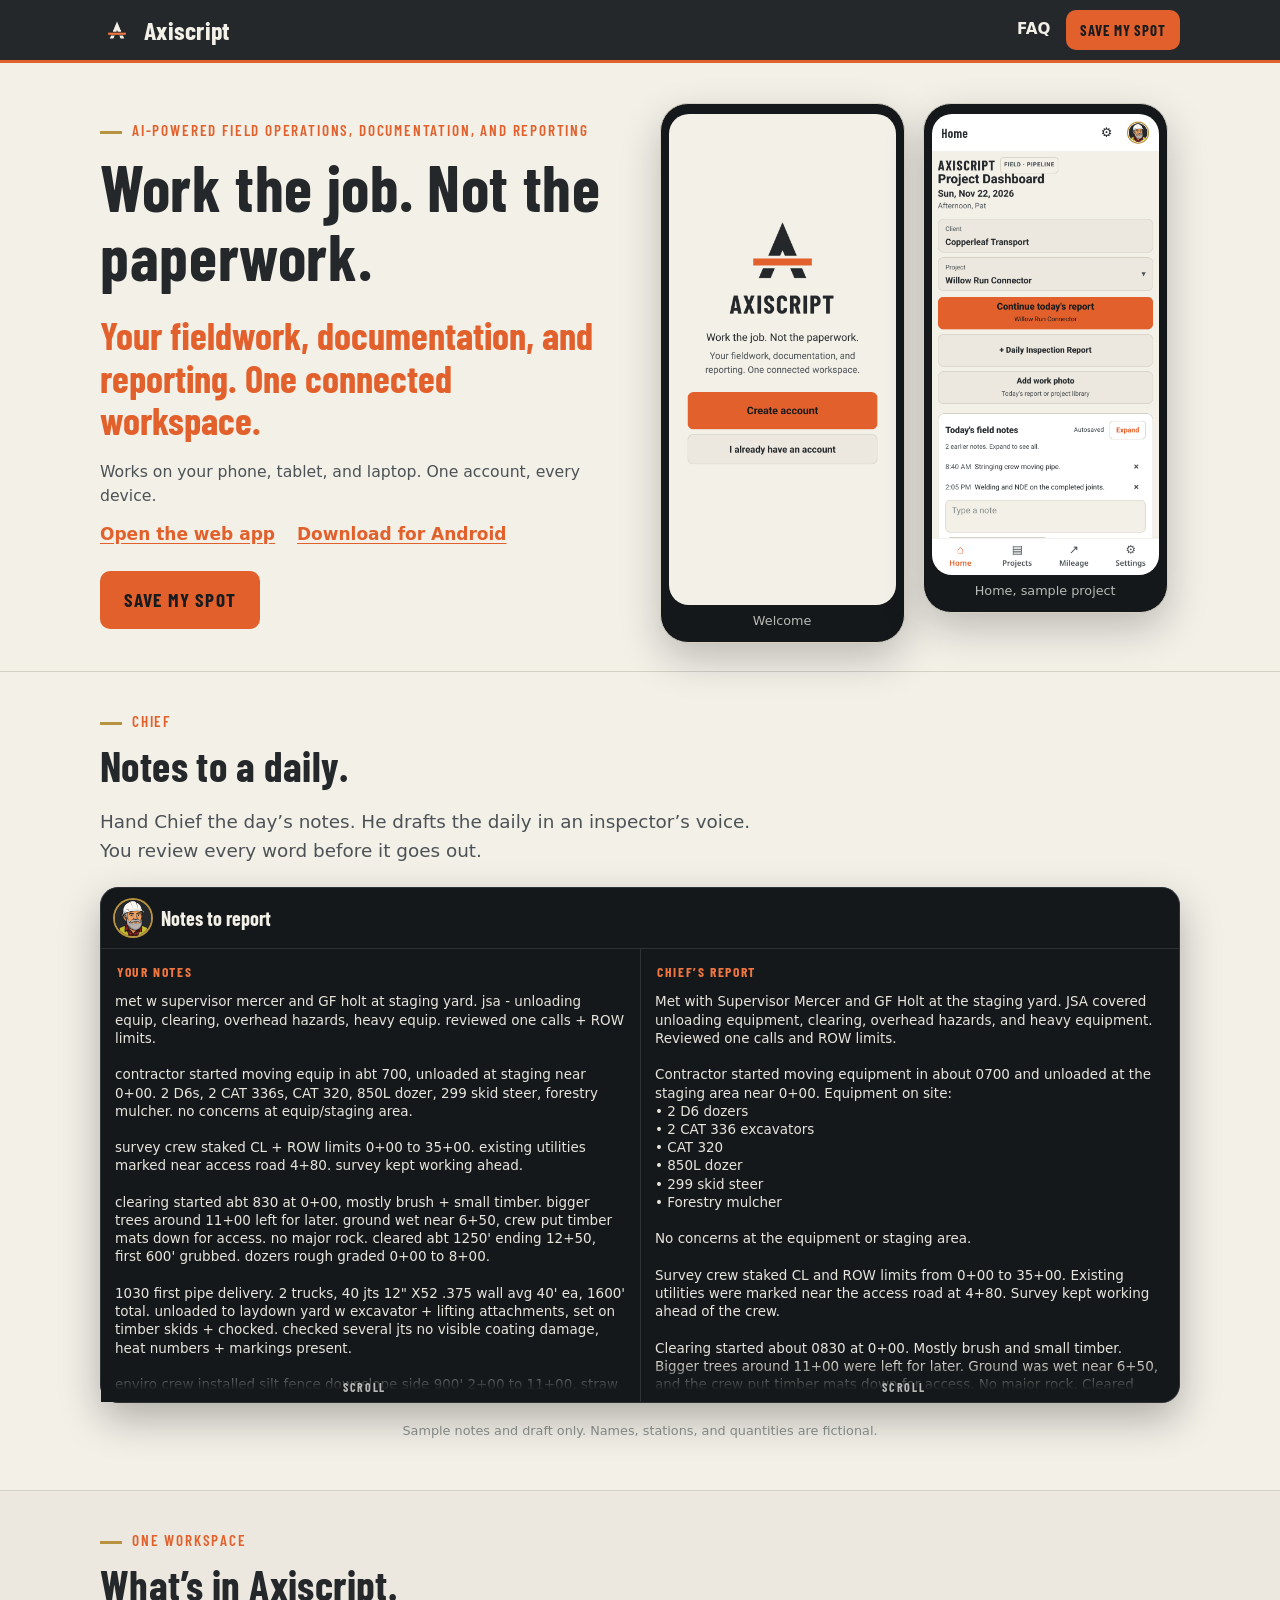
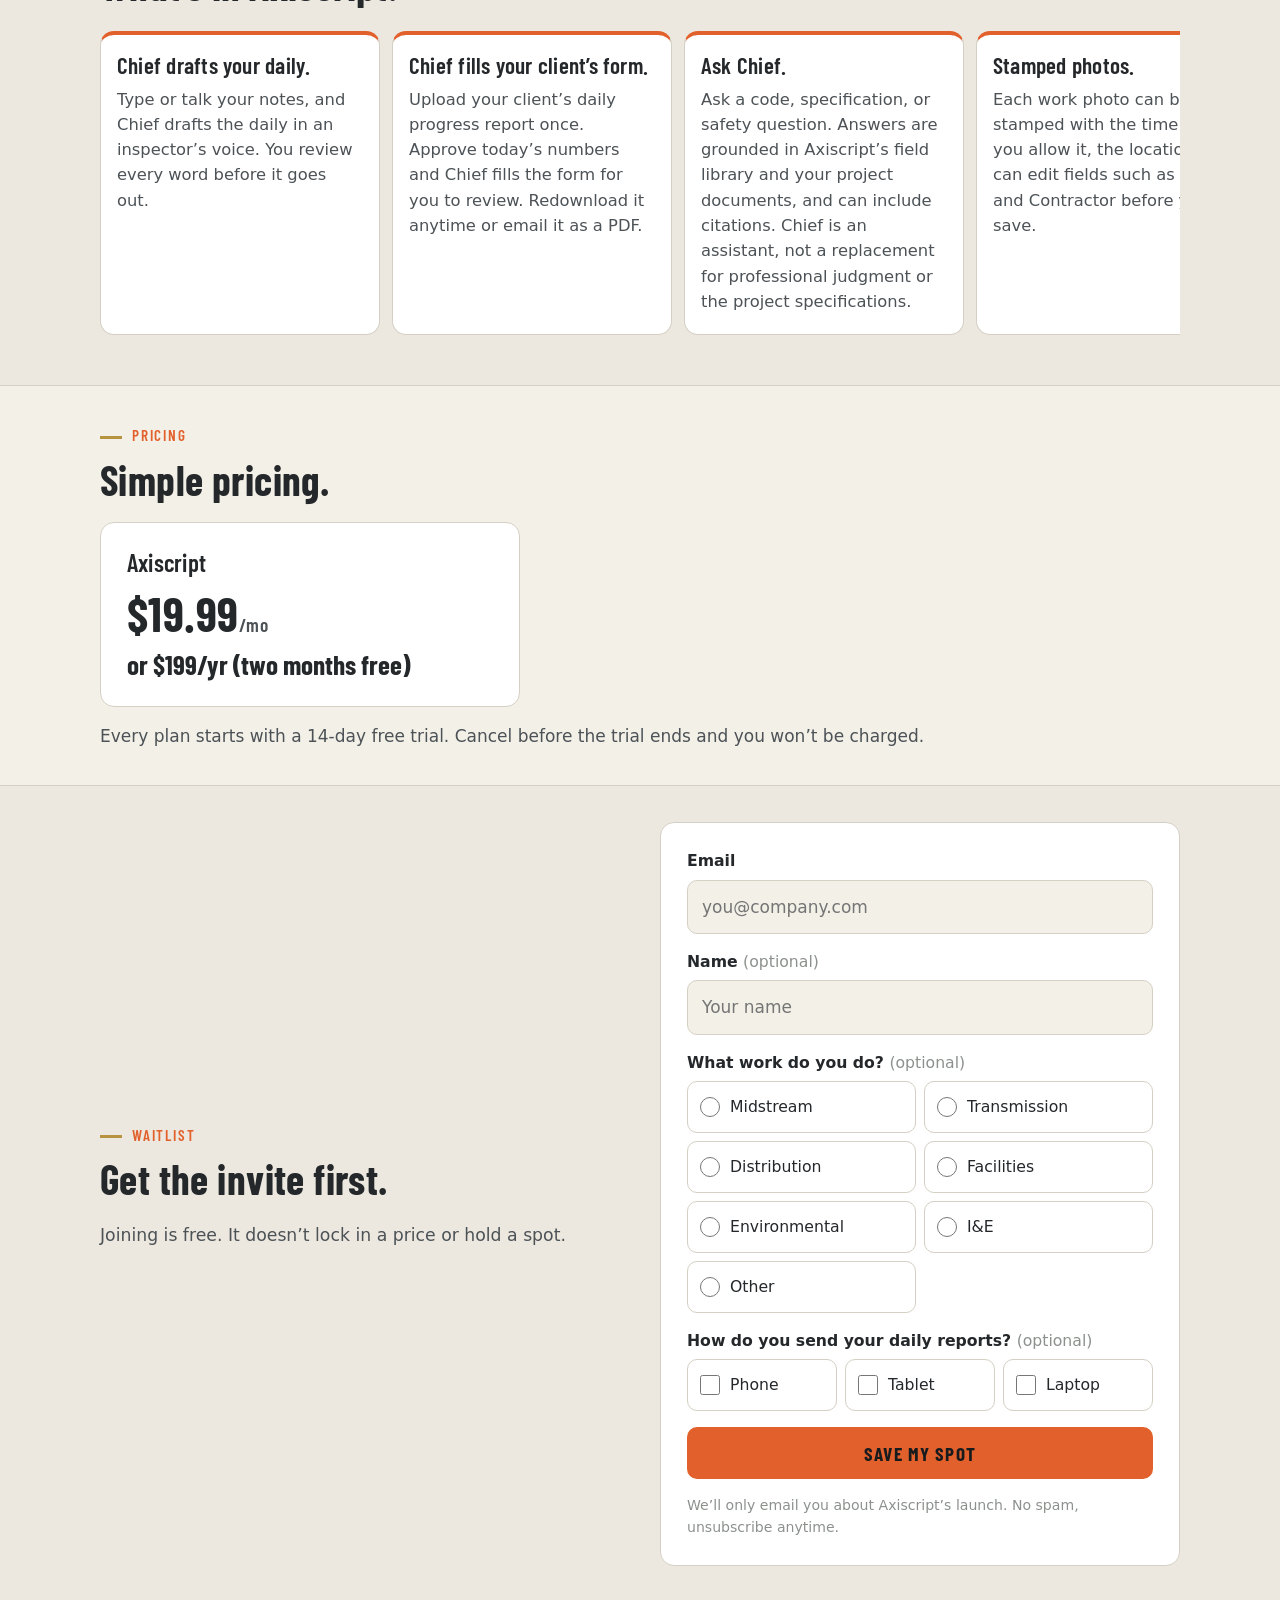
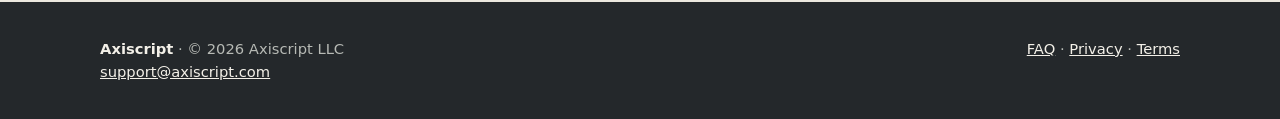
==== commit a728625c: "Draft: drop auto-filled header fields from the Chief report example. The date, client, location, WO#" ====
--- a/index.html
+++ b/index.html
@@ -92,14 +92,7 @@
                   <div class="app-kicker">Chief’s report</div>
                   <div class="app-pane-wrap">
                     <div class="app-pane" tabindex="0">
-                      <pre>Daily Report 11/22/2026
-Client: Copperleaf Transport
-Location: Willow Run Connector
-WO#: WO-44712
-Markout#: MK-261122-0410
-Inspector: Pat
-
-Met with Supervisor Mercer and GF Holt at the staging yard. JSA covered unloading equipment, clearing, overhead hazards, and heavy equipment. Reviewed one calls and ROW limits.
+                      <pre>Met with Supervisor Mercer and GF Holt at the staging yard. JSA covered unloading equipment, clearing, overhead hazards, and heavy equipment. Reviewed one calls and ROW limits.
 
 Contractor started moving equipment in about 0700 and unloaded at the staging area near 0+00. Equipment on site:
 • 2 D6 dozers
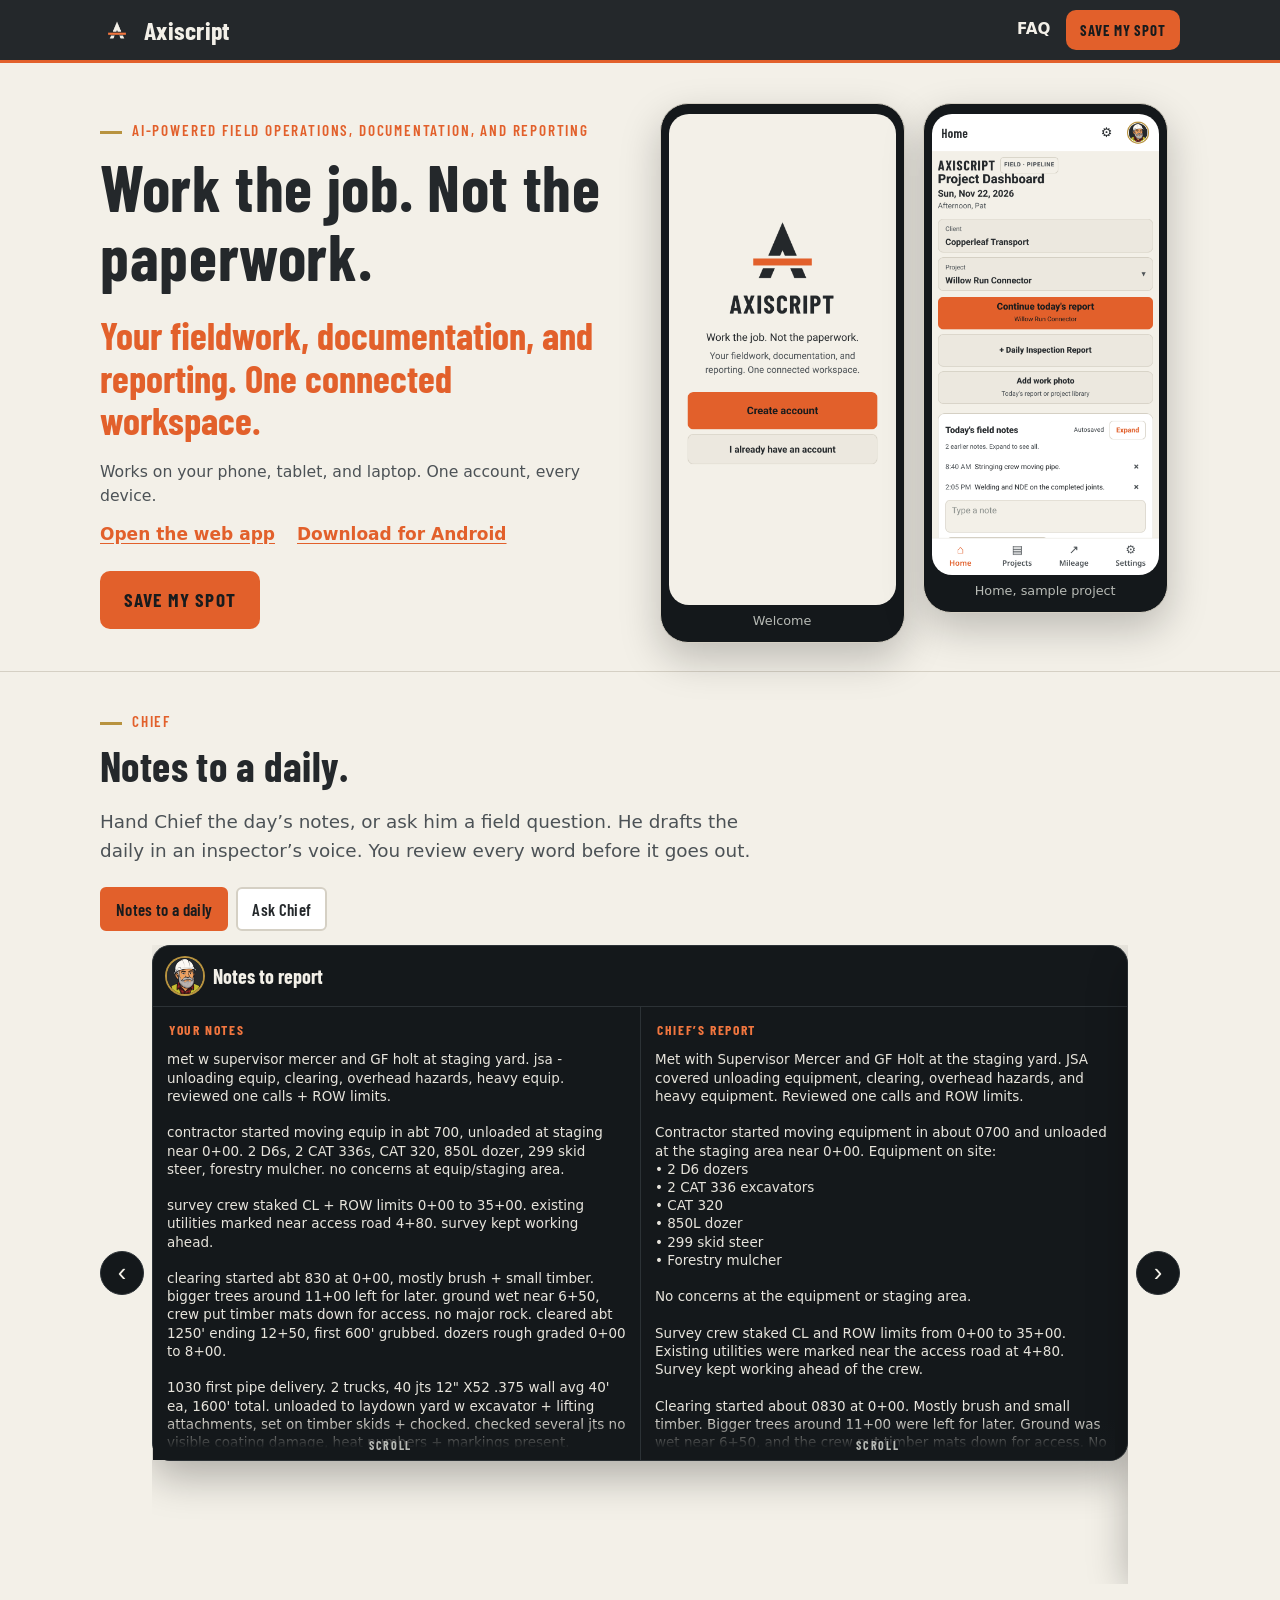
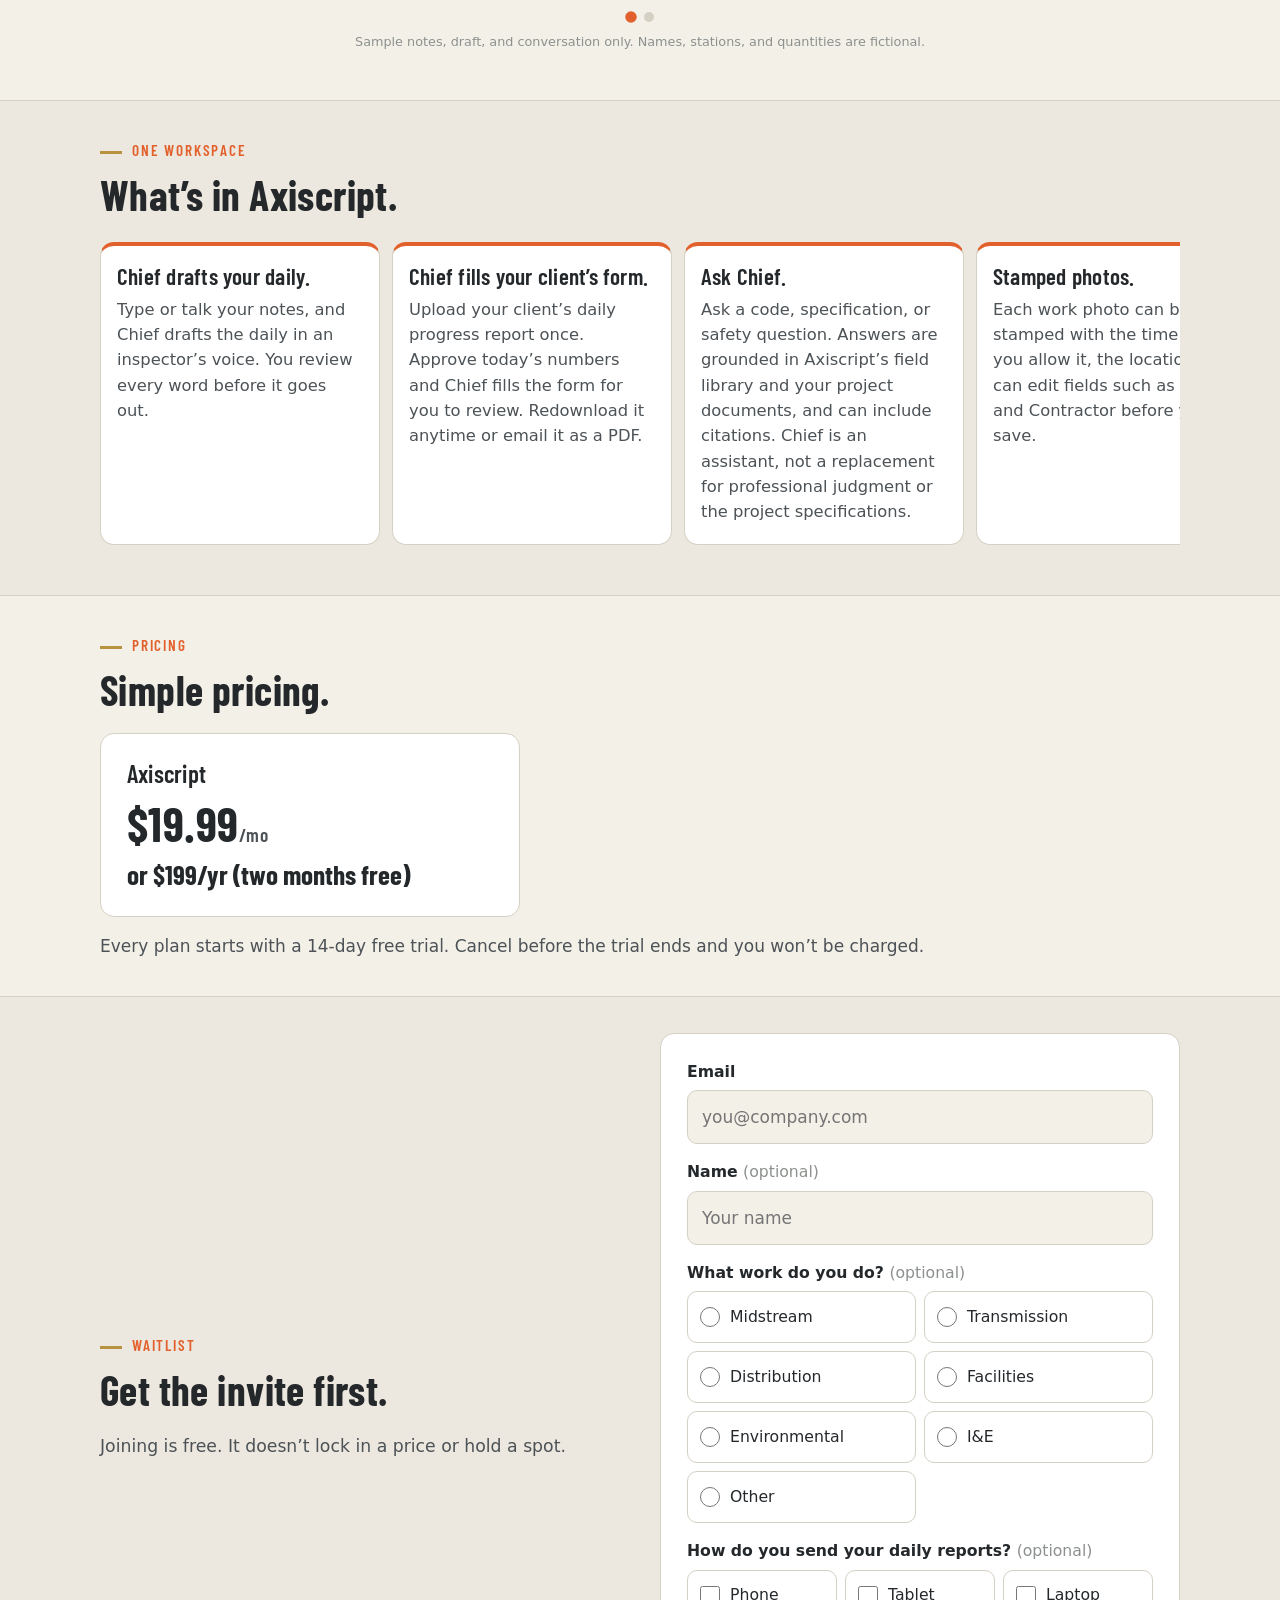
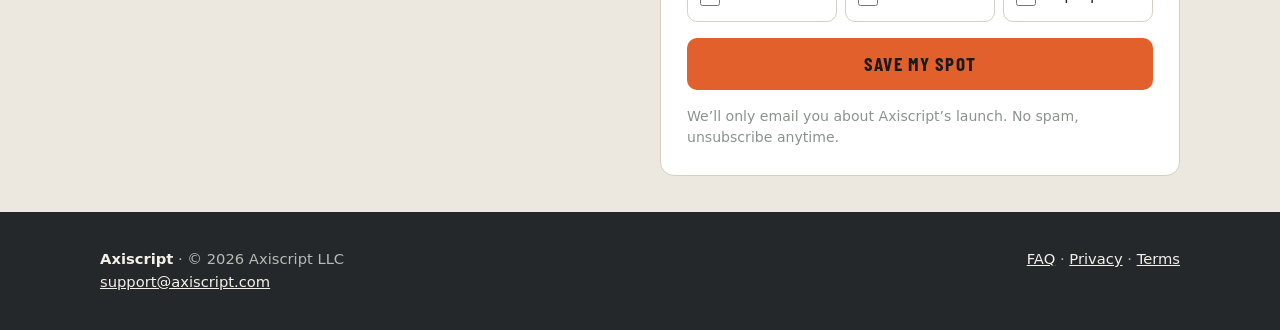
==== commit d637fdd9: "Draft: add a two-slide Chief carousel to the homepage. The notes-to-daily section now also has an As" ====
--- a/index.html
+++ b/index.html
@@ -56,11 +56,16 @@
   <div class="wrap">
     <span class="eyebrow">Chief</span>
     <h2>Notes to a daily.</h2>
-    <p class="review-line">Hand Chief the day’s notes. He drafts the daily in an inspector’s voice. You review every word before it goes out.</p>
+    <p class="review-line">Hand Chief the day’s notes, or ask him a field question. He drafts the daily in an inspector’s voice. You review every word before it goes out.</p>
     <div class="carousel" data-carousel>
+      <div class="carousel-tabs" role="tablist" aria-label="Chief examples">
+        <button type="button" role="tab" id="tab-notes" aria-controls="report-slide-1" aria-selected="true">Notes to a daily</button>
+        <button type="button" role="tab" id="tab-ask" aria-controls="report-slide-2" aria-selected="false">Ask Chief</button>
+      </div>
       <div class="carousel-frame">
-        <div class="carousel-track" tabindex="0" aria-label="Rough notes and Chief’s report">
-          <article class="carousel-slide" id="report-slide-1" role="tabpanel" aria-label="Rough notes beside Chief’s report">
+        <button type="button" class="carousel-arrow carousel-prev" aria-label="Previous example"><span aria-hidden="true">‹</span></button>
+        <div class="carousel-track" tabindex="0" aria-label="Chief examples, swipe or use arrow keys">
+          <article class="carousel-slide" id="report-slide-1" role="tabpanel" aria-labelledby="tab-notes">
             <div class="app-screen">
               <div class="app-bar">
                 <img src="assets/chief.jpg" width="36" height="36" alt="">
@@ -124,10 +129,59 @@
               </div>
             </div>
           </article>
+          <article class="carousel-slide" id="report-slide-2" role="tabpanel" aria-labelledby="tab-ask">
+            <div class="app-screen ask-screen">
+              <div class="app-bar">
+                <img src="assets/chief.jpg" width="36" height="36" alt="">
+                <div><b>Ask Chief</b></div>
+              </div>
+              <div class="ask-thread" tabindex="0">
+                <div class="ask-row user">
+                  <div class="ask-bubble">Do I write that we dug a bellhole over the main, or opened one?</div>
+                </div>
+                <div class="ask-status">
+                  <img src="assets/chief.jpg" width="28" height="28" alt="">
+                  <div class="ask-status-line">Checking the library first. Somebody has to.</div>
+                </div>
+                <div class="ask-row ask-from">
+                  <img class="ask-face" src="assets/chief.jpg" width="28" height="28" alt="">
+                  <div class="ask-bubble">
+                    <p class="ask-lead">Opened.</p>
+                    <p>You open a bellhole or a box-out over the main. You don’t dig one.</p>
+                  </div>
+                </div>
+                <div class="ask-row user">
+                  <div class="ask-bubble">Got it. Different problem. We’re in a 6-foot trench, no box, no bench, no slope. We good to keep working?</div>
+                </div>
+                <div class="ask-status">
+                  <img src="assets/chief.jpg" width="28" height="28" alt="">
+                  <div class="ask-status-line">Checking the library</div>
+                </div>
+                <div class="ask-row ask-from">
+                  <img class="ask-face" src="assets/chief.jpg" width="28" height="28" alt="">
+                  <div class="ask-bubble">
+                    <p class="ask-lead">No. Get out of that hole.</p>
+                    <p class="ask-aside">A competent person waving it off doesn’t count at 6 feet.</p>
+                    <p>OSHA requires a protective system in excavations 5 feet or deeper, unless the excavation is in stable rock. Slope it, bench it, or put a box in before anyone goes back in.</p>
+                    <p class="ask-cite">29 CFR 1926.652(a)(1)</p>
+                  </div>
+                </div>
+              </div>
+              <div class="ask-composer" aria-hidden="true">
+                <div class="ask-input">Ask Chief</div>
+                <div class="ask-send">Send</div>
+              </div>
+            </div>
+          </article>
         </div>
-      </div>
-    </div>
-    <p class="mock-note">Sample notes and draft only. Names, stations, and quantities are fictional.</p>
+        <button type="button" class="carousel-arrow carousel-next" aria-label="Next example"><span aria-hidden="true">›</span></button>
+      </div>
+      <div class="carousel-dots">
+        <button type="button" aria-label="Show notes to a daily" aria-current="true"></button>
+        <button type="button" aria-label="Show Ask Chief"></button>
+      </div>
+    </div>
+    <p class="mock-note">Sample notes, draft, and conversation only. Names, stations, and quantities are fictional.</p>
   </div>
 </section>
 
--- a/assets/style.css
+++ b/assets/style.css
@@ -388,7 +388,79 @@
 section.band{padding:36px 0}
 .review-line{margin:0 0 14px;color:var(--dim);max-width:36em}
 .app-screen{background:#14181b;color:#F3F0E8;border-radius:18px;border:1px solid #2c3236;box-shadow:0 16px 40px rgba(0,0,0,.28)}
-#report .carousel-frame,#report .carousel-track{overflow:visible;max-height:none}
+#report .carousel{position:relative}
+#report .carousel-frame{
+  overflow:hidden;
+  padding:0 0 16px;
+}
+#report .carousel-track{overflow-x:auto;overflow-y:hidden;max-height:none}
+#report .carousel-arrow{background:#14181b;color:#F3F0E8;border-color:#2c3236}
+#report .carousel-prev{left:8px}
+#report .carousel-next{right:8px}
+@media (min-width:700px){
+  #report .carousel-frame{padding:0 52px 16px}
+  #report .carousel-prev{left:0}
+  #report .carousel-next{right:0}
+}
+@media (max-width:699px){
+  #report .carousel-frame{padding-bottom:28px}
+  #report .carousel-prev{left:0}
+  #report .carousel-next{right:0}
+}
+
+/* Ask Chief chat mock (matches the app panel: #24282B / #F3F0E8 / #F2783F) */
+.ask-screen{display:flex;flex-direction:column;min-height:0}
+.ask-thread{
+  height:auto;min-height:280px;overflow-y:auto;padding:14px 14px 10px;
+  display:flex;flex-direction:column;gap:10px;
+  scrollbar-width:thin;scrollbar-color:#8c918d #1e2326
+}
+.ask-thread::-webkit-scrollbar{width:10px}
+.ask-thread::-webkit-scrollbar-track{background:#1e2326}
+.ask-thread::-webkit-scrollbar-thumb{background:#8c918d;border-radius:6px;border:2px solid #1e2326}
+.ask-row{display:flex;align-items:flex-start;gap:8px;max-width:92%}
+.ask-row.user{align-self:flex-end;max-width:86%;justify-content:flex-end}
+.ask-row.ask-from{align-self:flex-start}
+.ask-face,.ask-status img{
+  width:28px;height:28px;max-width:28px;max-height:28px;
+  border-radius:50%;flex:0 0 28px;object-fit:cover;align-self:flex-start;
+  box-shadow:0 0 0 2px var(--brass)
+}
+.ask-bubble{
+  background:#2E3337;border-radius:14px;padding:10px 14px;
+  color:#F3F0E8;font-size:15px;line-height:1.45
+}
+.ask-row.user .ask-bubble{background:#3A4044}
+.ask-bubble p{margin:0 0 .45em}
+.ask-bubble p:last-child{margin:0}
+.ask-lead{font-size:18px;font-weight:800;line-height:1.25;margin:0 0 .4em}
+.ask-aside{margin:0 0 .45em}
+.ask-cite{
+  display:inline-block;margin-top:.2em;padding:4px 10px;
+  border:1px solid #F2783F;border-radius:20px;
+  font-size:11px;font-weight:600;letter-spacing:.01em
+}
+.ask-status{display:flex;align-items:center;gap:8px;align-self:flex-start;max-width:92%}
+.ask-status-line{
+  background:#2E3337;border-radius:14px;padding:10px 14px;
+  color:#B7BAB5;font-size:15px;line-height:1.45;font-style:italic
+}
+.ask-composer{
+  display:flex;align-items:center;gap:8px;padding:12px 14px;
+  border-top:1px solid #3B4145
+}
+.ask-input{
+  flex:1;color:#B7BAB5;font-size:16px;padding:8px 0;min-height:40px;
+  display:flex;align-items:center
+}
+.ask-send{
+  background:#F2783F;color:#24282B;font-weight:800;font-size:16px;
+  border-radius:12px;padding:12px 18px;min-height:52px;
+  display:flex;align-items:center;justify-content:center
+}
+@media (max-width:800px){
+  .ask-thread{min-height:240px}
+}
 .app-bar{display:flex;align-items:center;gap:10px;padding:12px 14px;border-bottom:1px solid #2c3236}
 .app-bar img{width:36px;height:36px;border-radius:50%;box-shadow:0 0 0 2px var(--brass)}
 .app-bar b{display:block;font-family:"Barlow Condensed",sans-serif;font-size:1.25rem;line-height:1}
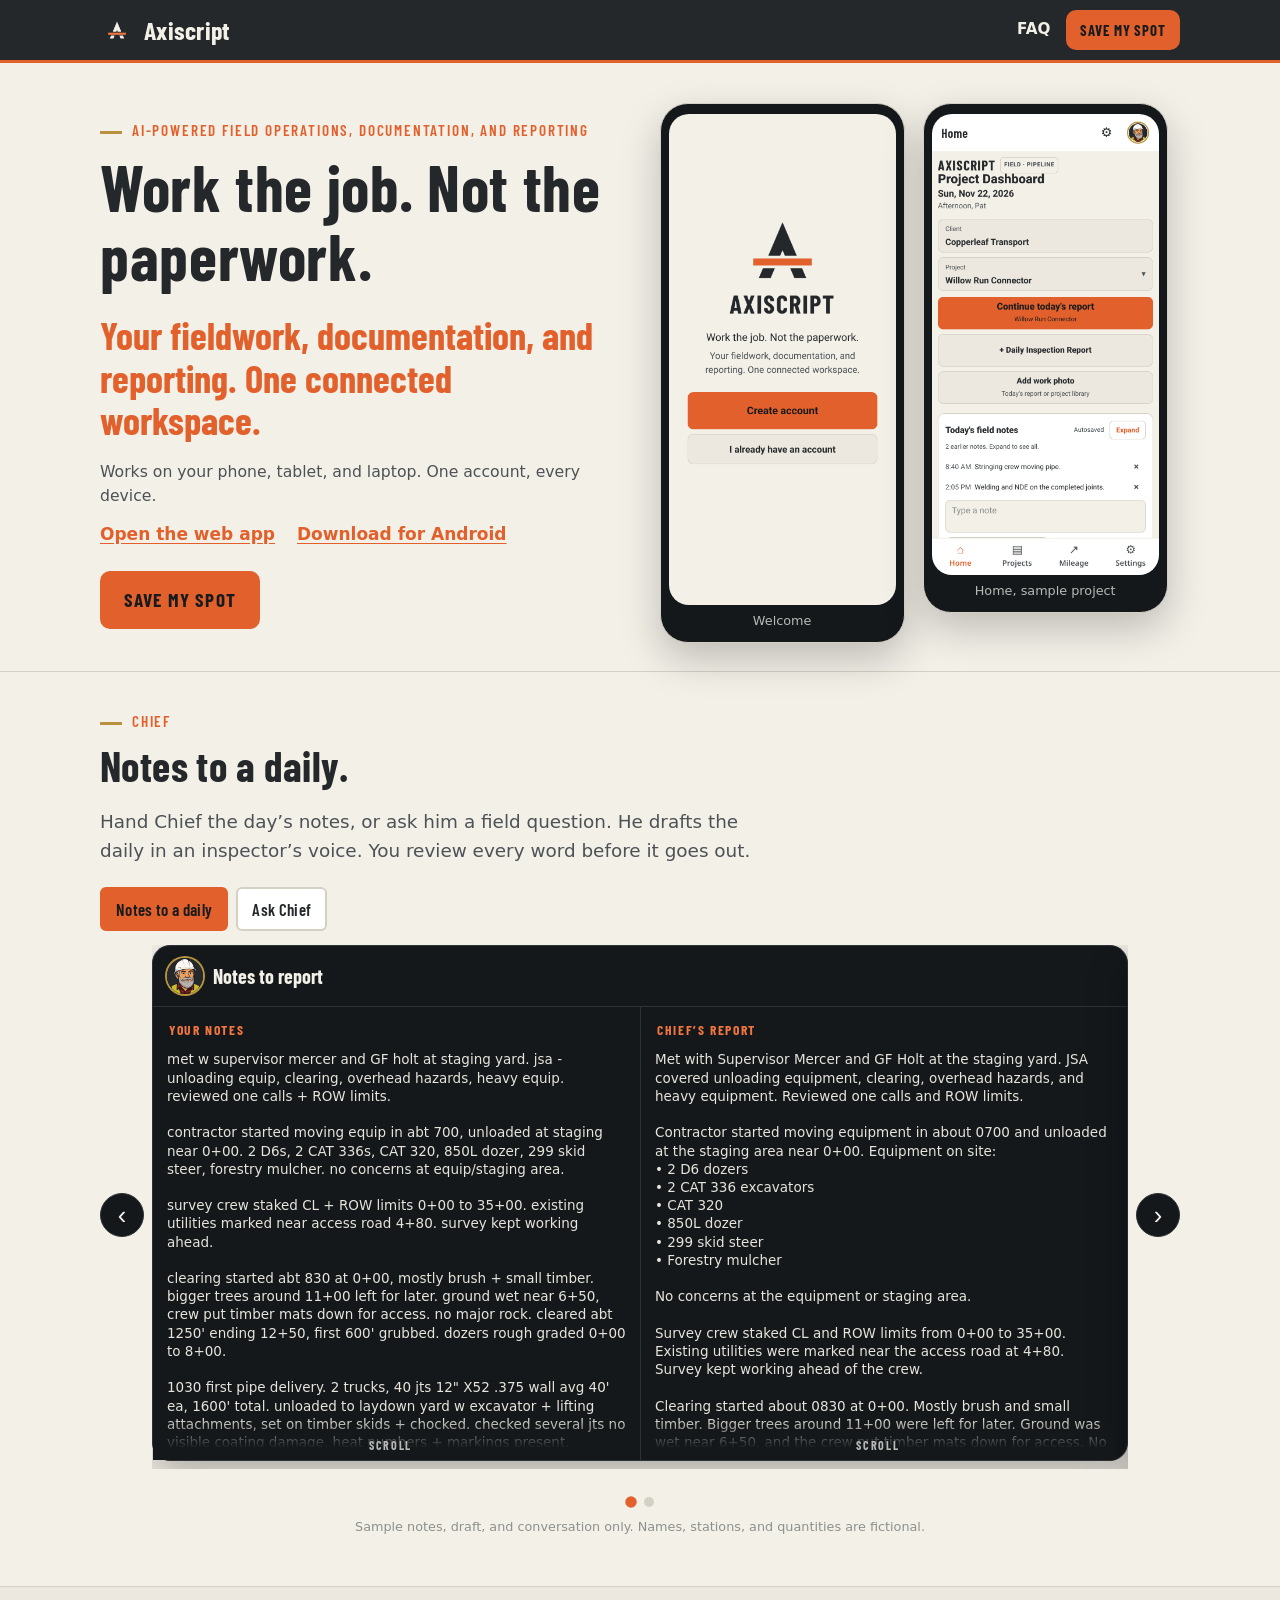
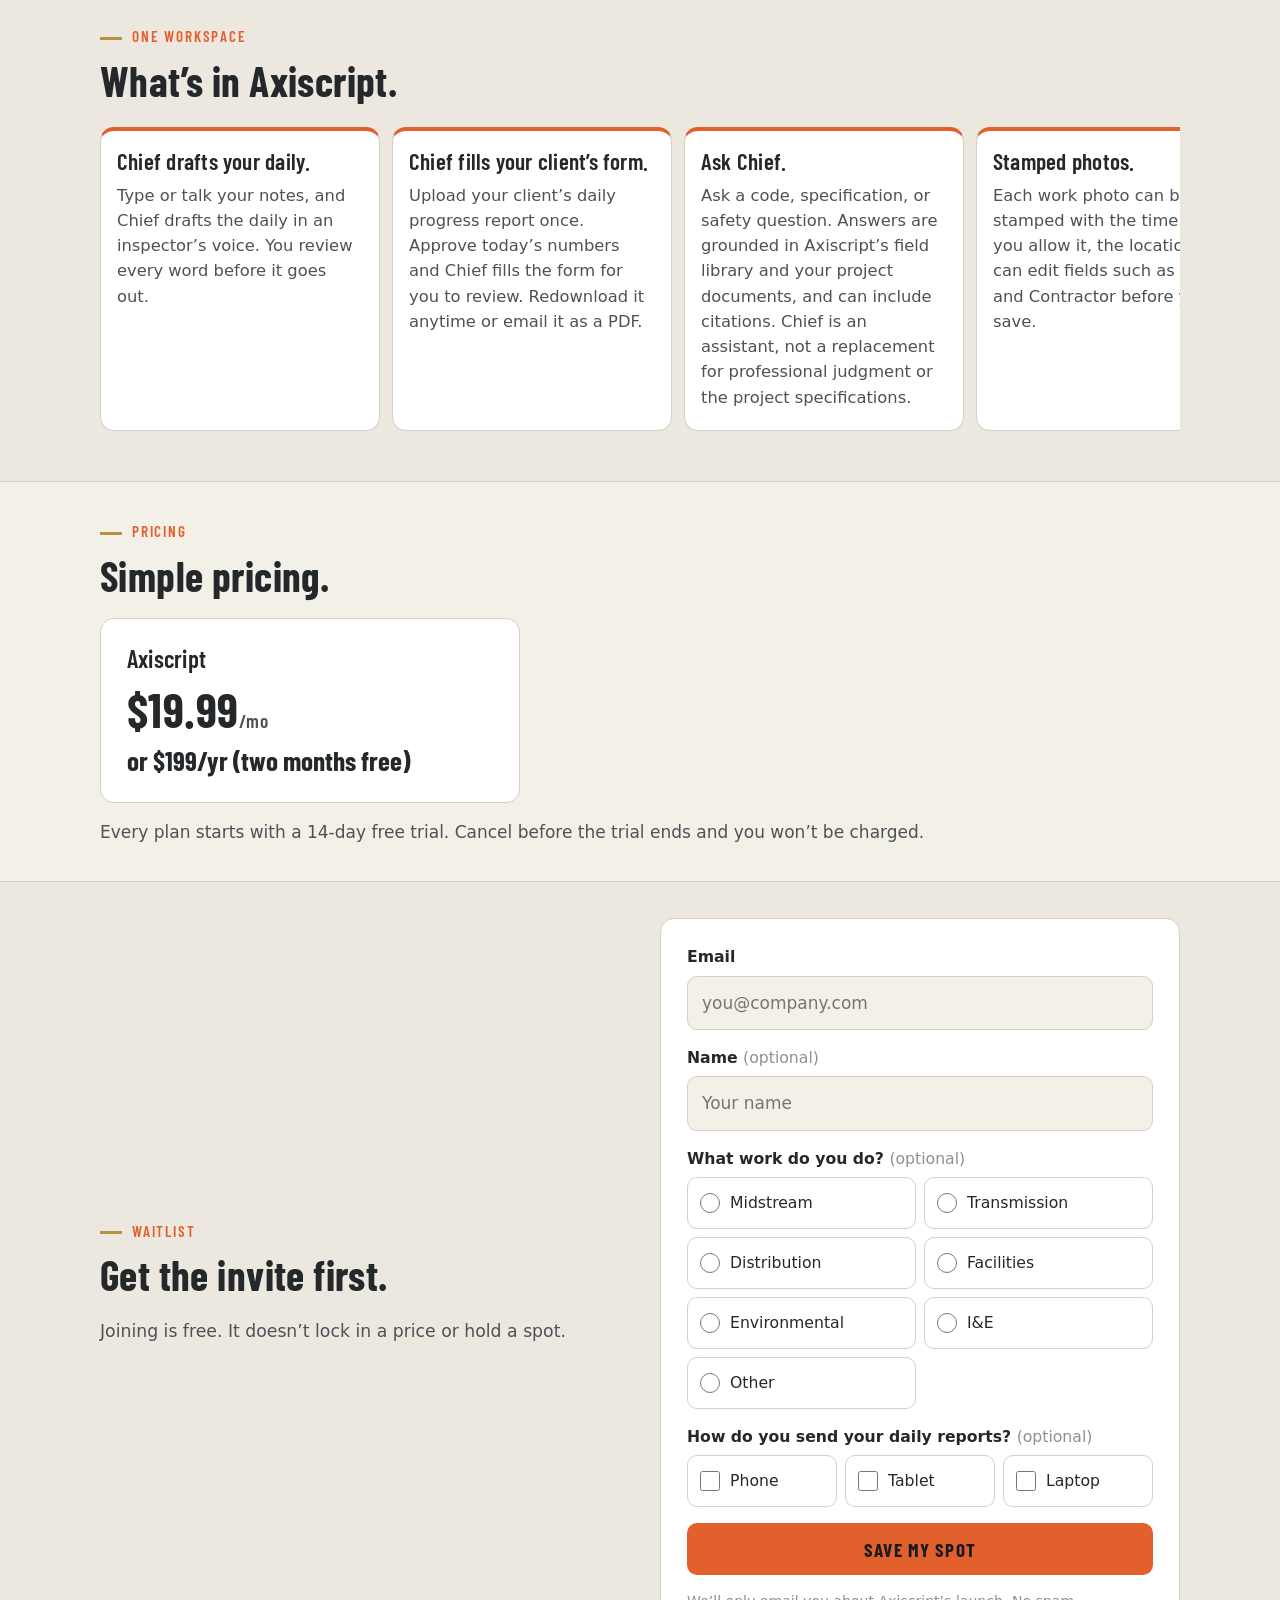
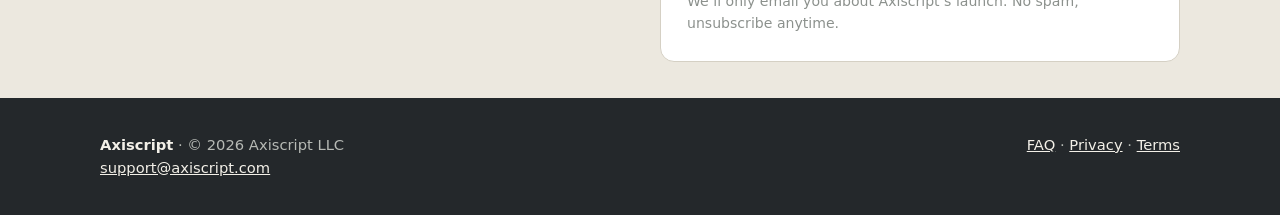
==== commit 4b89abba: "Draft: put a live Ask Chief slope conversation on carousel slide 2. Verbatim two-turn transcript fro" ====
--- a/index.html
+++ b/index.html
@@ -137,33 +137,51 @@
               </div>
               <div class="ask-thread" tabindex="0">
                 <div class="ask-row user">
-                  <div class="ask-bubble">Do I write that we dug a bellhole over the main, or opened one?</div>
+                  <div class="ask-bubble">How do I calculate a 1.5:1 Class C excavation for this bellhole?</div>
                 </div>
                 <div class="ask-status">
                   <img src="assets/chief.jpg" width="28" height="28" alt="">
-                  <div class="ask-status-line">Checking the library first. Somebody has to.</div>
+                  <div class="ask-status-line">Checking the library<br>Thinking it over<br>Searching the web<br>Searching the web: OSHA 1926 Subpart P Appendix B Type C soil maximum allowable slope 1½...<br>Reading 10 sources<br>Writing answer</div>
                 </div>
                 <div class="ask-row ask-from">
                   <img class="ask-face" src="assets/chief.jpg" width="28" height="28" alt="">
                   <div class="ask-bubble">
-                    <p class="ask-lead">Opened.</p>
-                    <p>You open a bellhole or a box-out over the main. You don’t dig one.</p>
+                    <p class="ask-lead">Multiply the bellhole depth by 1.5 to get the horizontal run for each side.</p>
+                    <div class="ask-body">That's how far back the slope has to go. OSHA calls it Type C soil, not Class C.
+
+- Top width = bottom width + (2 × 1.5 × depth). Example: a 10 ft deep trench in Type C soil must be sloped back 15 ft on each side. (Toolgrit trench guide)
+- 1.5:1 is 34 degrees from horizontal. (OSHA 1926 Subpart P App B)
+- The 1.5:1 slope applies to simple slope excavations 20 feet or less in depth. If it's deeper than 20 ft, I'm not sure, so check with the engineer. (OSHA 1926 Subpart P App B)
+- The actual slope shall not be steeper than the maximum allowable slope. You can go flatter, not steeper. (OSHA 1926 Subpart P App B)
+- If you see signs of distress, cut the slope back at least 1/2 horizontal to one vertical less steep than the maximum allowable slope. For Type C, that means 2:1. (GovRegs App B)
+- Check that the competent person has classified the soil as Type C. The slope only works if the soil call is right.
+
+The project spec governs.</div>
                   </div>
                 </div>
                 <div class="ask-row user">
-                  <div class="ask-bubble">Got it. Different problem. We’re in a 6-foot trench, no box, no bench, no slope. We good to keep working?</div>
+                  <div class="ask-bubble">This bellhole is 5 feet deep. Bottom is 6 feet long and 4 feet wide. We've got the top at 15 by 13 right now. Is that within the rule? And do I figure the length the same way as the width?</div>
                 </div>
                 <div class="ask-status">
                   <img src="assets/chief.jpg" width="28" height="28" alt="">
-                  <div class="ask-status-line">Checking the library</div>
+                  <div class="ask-status-line">Checking the library<br>Thinking it over<br>Writing answer</div>
                 </div>
                 <div class="ask-row ask-from">
                   <img class="ask-face" src="assets/chief.jpg" width="28" height="28" alt="">
                   <div class="ask-bubble">
-                    <p class="ask-lead">No. Get out of that hole.</p>
-                    <p class="ask-aside">A competent person waving it off doesn’t count at 6 feet.</p>
-                    <p>OSHA requires a protective system in excavations 5 feet or deeper, unless the excavation is in stable rock. Slope it, bench it, or put a box in before anyone goes back in.</p>
-                    <p class="ask-cite">29 CFR 1926.652(a)(1)</p>
+                    <p class="ask-lead">No, it's not within the rule.</p>
+                    <div class="ask-body">At 5 ft deep, 1.5:1 needs a top of 21 ft by 19 ft, and you're at 15 by 13.
+
+Yes, you figure the length the same way as the width. Each side that's sloped gets 1.5 × depth, which is 7.5 ft per side.
+
+- Length: 6 + (2 × 7.5) = 21 ft.
+- Width: 4 + (2 × 7.5) = 19 ft.
+- Your 15 by 13 top works out to 4.5 ft of run per side over 5 ft of depth. That's 0.9:1, which is steeper than 1.5:1.
+- The actual slope can't be steeper than the maximum allowable slope. (29 CFR Appendix B to Subpart P of Part 1926 Appendix B to Subpart P of Part 1926 - Sloping and Benching)
+- If there are signs of distress, or equipment, spoil, or traffic is close, the competent person has to flatten it more than 1.5:1. (29 CFR Appendix B to Subpart P of Part 1926 Appendix B to Subpart P of Part 1926 - Sloping and Benching)
+- This all assumes the competent person called the soil Type C and all four sides are sloped. If one side is shored or boxed, the numbers change.
+
+Source: 29 CFR 1926 Subpart P, Appendix B. The project spec governs.</div>
                   </div>
                 </div>
               </div>
--- a/assets/style.css
+++ b/assets/style.css
@@ -393,7 +393,7 @@
   overflow:hidden;
   padding:0 0 16px;
 }
-#report .carousel-track{overflow-x:auto;overflow-y:hidden;max-height:none}
+#report .carousel-track{overflow-x:auto;overflow-y:hidden;max-height:none;align-items:flex-start}
 #report .carousel-arrow{background:#14181b;color:#F3F0E8;border-color:#2c3236}
 #report .carousel-prev{left:8px}
 #report .carousel-next{right:8px}
@@ -559,3 +559,7 @@
 @media (max-width:900px){
   .hero .wrap{grid-template-columns:1fr;gap:28px}
 }
+
+.ask-body{margin:0;white-space:pre-wrap;overflow-wrap:anywhere;font-size:15px;line-height:1.45}
+.ask-lead + .ask-body{margin-top:.4em}
+.ask-status-line{white-space:pre-wrap;overflow-wrap:anywhere}
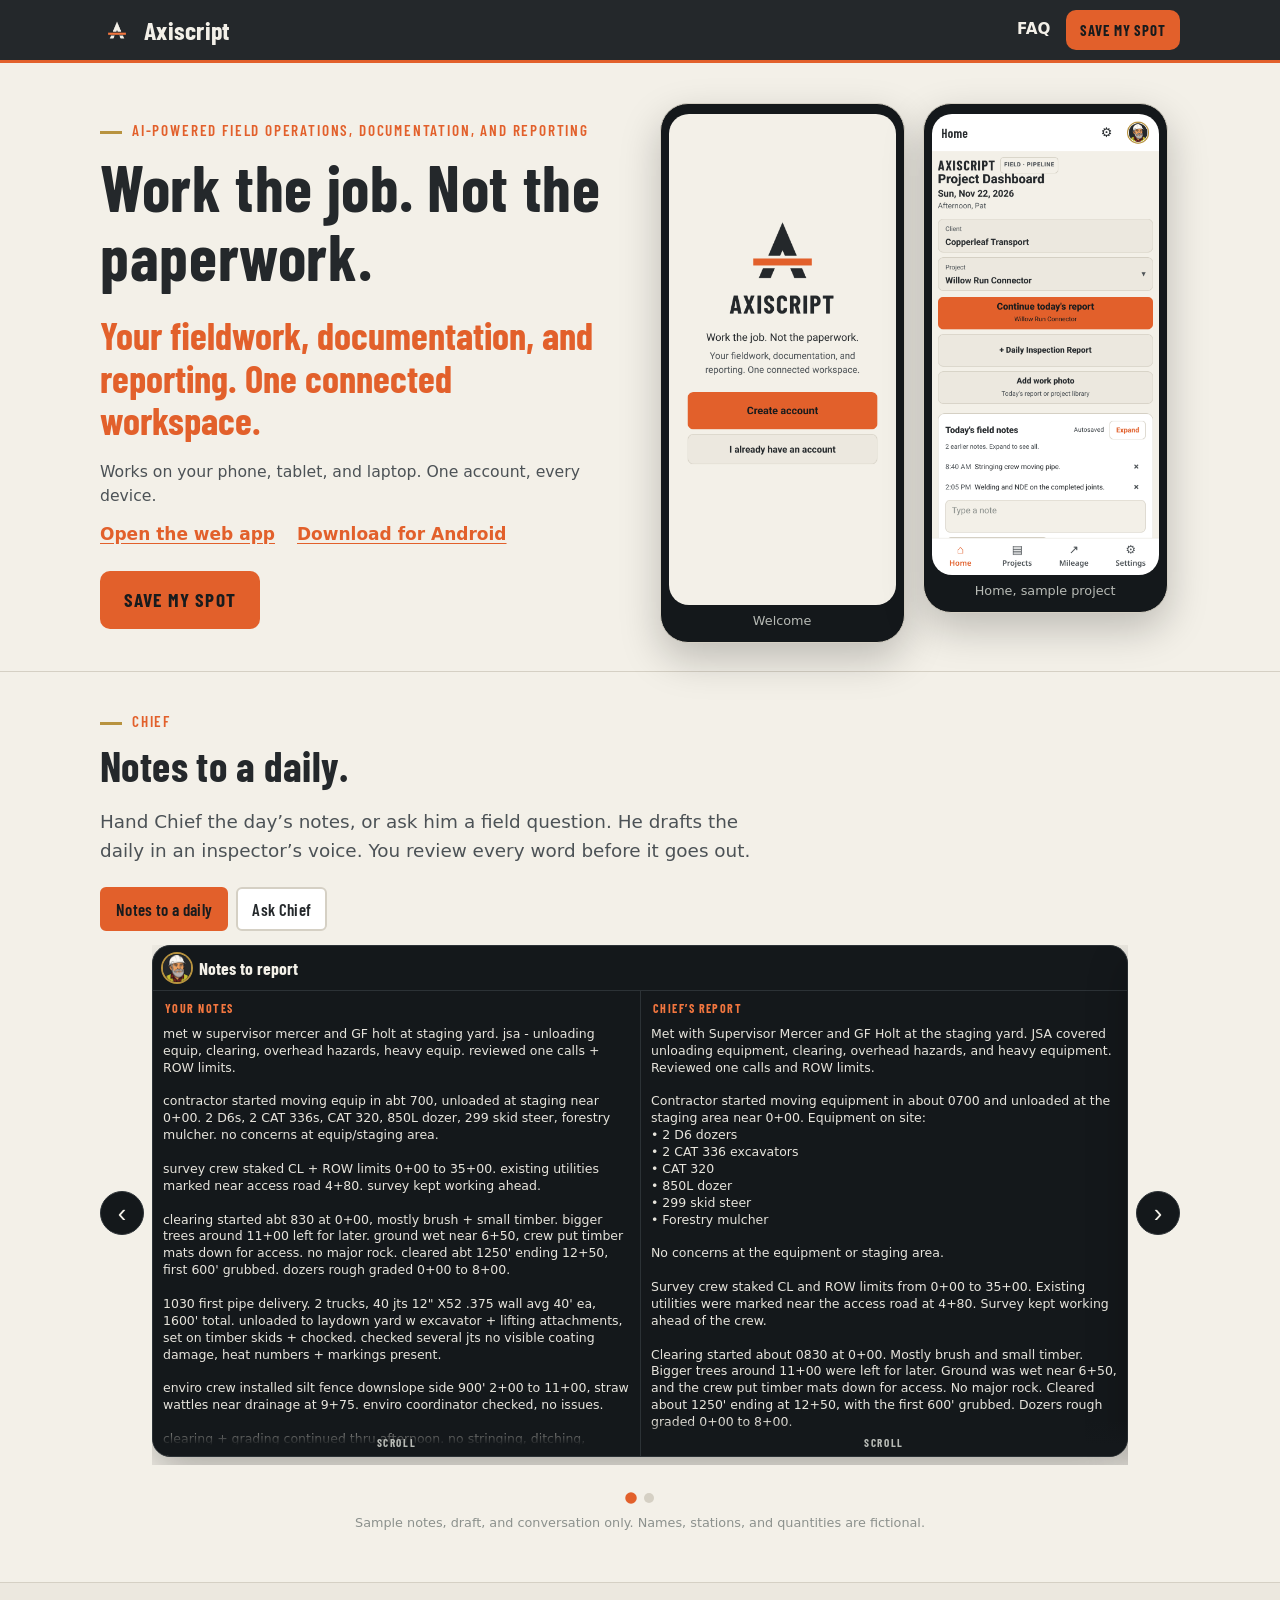
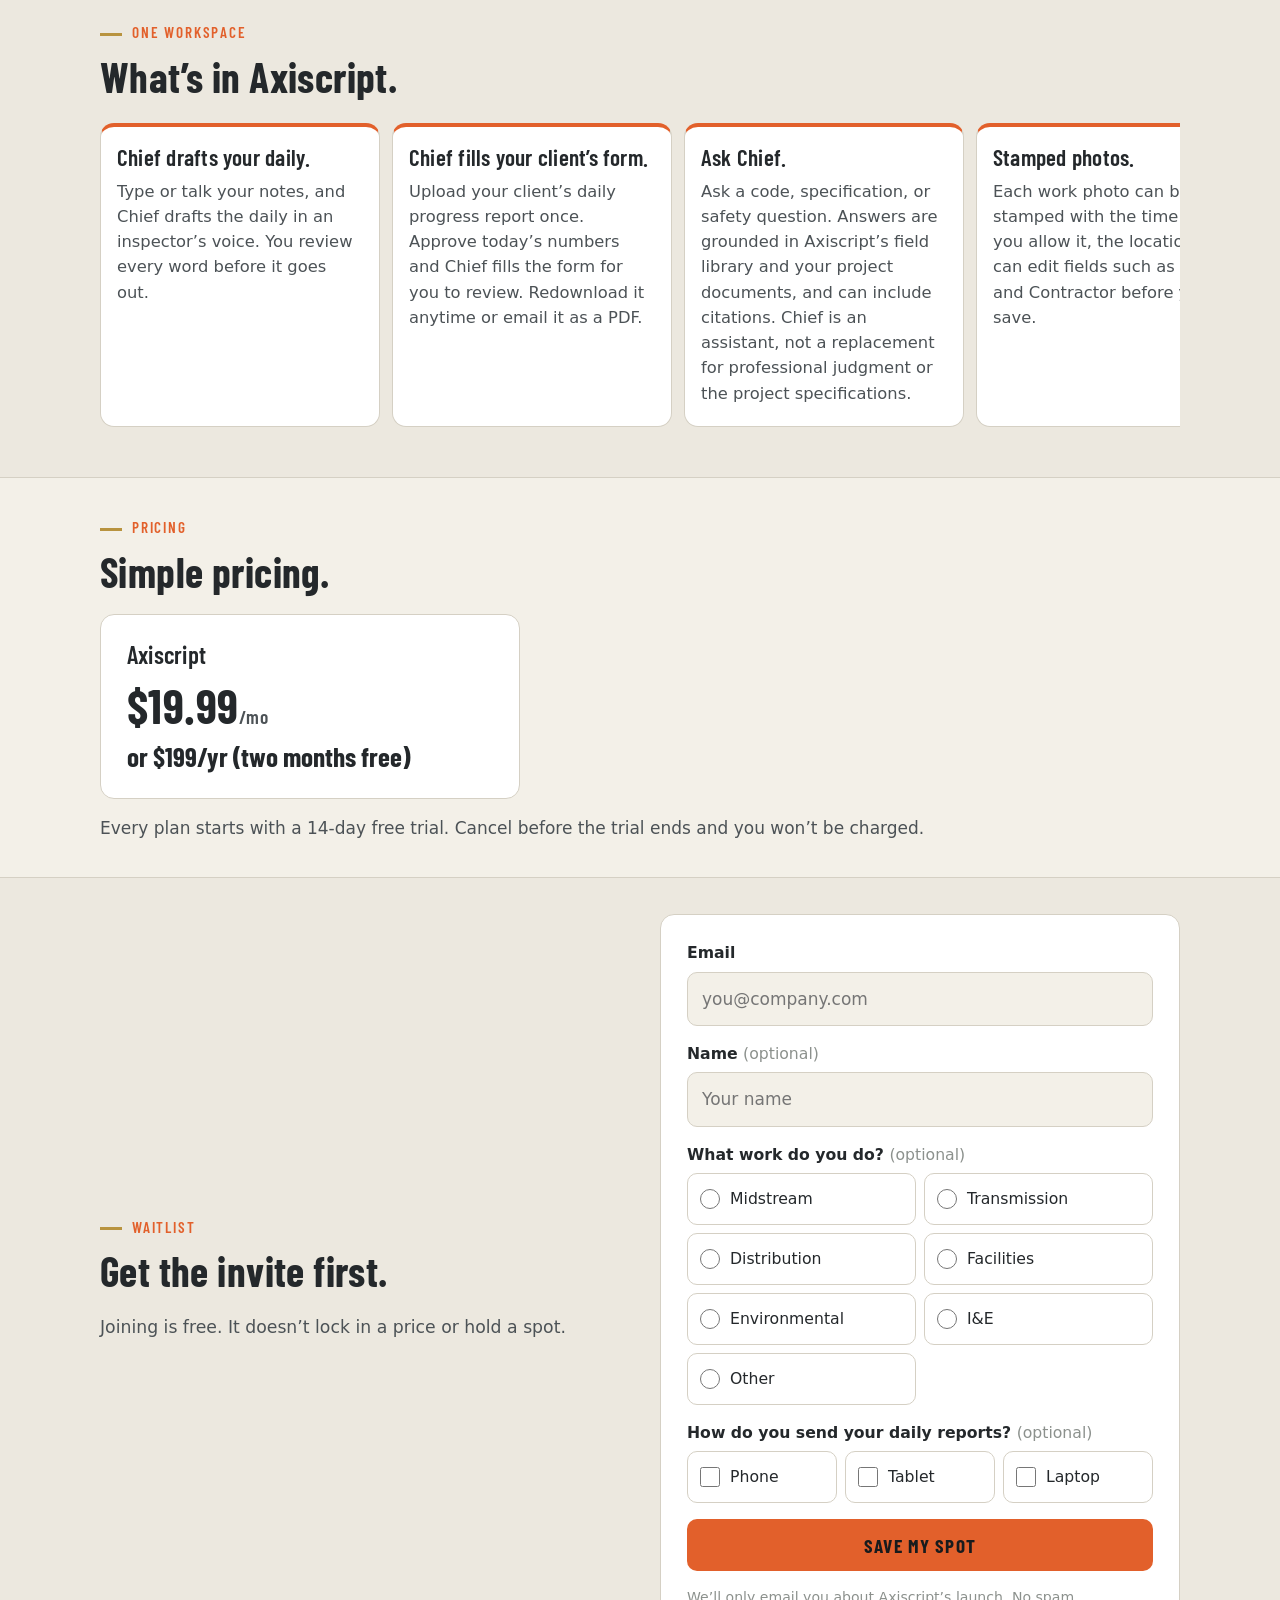
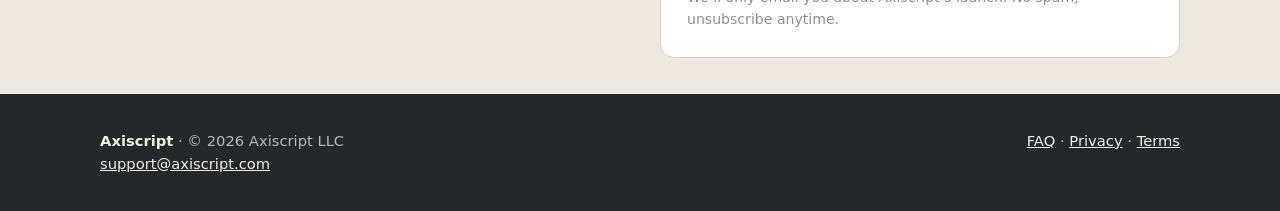
==== commit 671e8636: "Draft: make the homepage carousel panels a compact scroll window. Fixed-height cards with inner scro" ====
--- a/index.html
+++ b/index.html
@@ -71,6 +71,7 @@
                 <img src="assets/chief.jpg" width="36" height="36" alt="">
                 <div><b>Notes to report</b></div>
               </div>
+              <div class="app-body">
               <div class="app-panes">
                 <div class="app-col">
                   <div class="app-kicker">Your notes</div>
@@ -127,6 +128,8 @@
                   </div>
                 </div>
               </div>
+                <div class="scroll-hint app-body-hint" aria-hidden="true">Scroll</div>
+              </div>
             </div>
           </article>
           <article class="carousel-slide" id="report-slide-2" role="tabpanel" aria-labelledby="tab-ask">
@@ -135,6 +138,7 @@
                 <img src="assets/chief.jpg" width="36" height="36" alt="">
                 <div><b>Ask Chief</b></div>
               </div>
+              <div class="ask-thread-wrap">
               <div class="ask-thread" tabindex="0">
                 <div class="ask-row user">
                   <div class="ask-bubble">How do I calculate a 1.5:1 Class C excavation for this bellhole?</div>
@@ -184,6 +188,8 @@
 Source: 29 CFR 1926 Subpart P, Appendix B. The project spec governs.</div>
                   </div>
                 </div>
+              </div>
+                <div class="scroll-hint" aria-hidden="true">Scroll</div>
               </div>
               <div class="ask-composer" aria-hidden="true">
                 <div class="ask-input">Ask Chief</div>
@@ -325,12 +331,18 @@
 </footer>
 <script src="assets/carousel.js"></script>
 <script>
-document.querySelectorAll(".app-pane").forEach(function (pane) {
-  var wrap = pane.parentElement;
+document.querySelectorAll(".app-pane, .ask-thread, .app-body").forEach(function (pane) {
+  var wrap = pane.classList.contains("app-body") ? pane : pane.parentElement;
+  if (!wrap) return;
+  function more() {
+    return pane.scrollHeight > pane.clientHeight + 2 &&
+      pane.scrollTop + pane.clientHeight < pane.scrollHeight - 6;
+  }
   function check() {
-    wrap.classList.toggle("can-scroll", pane.scrollHeight > pane.clientHeight + 2);
+    wrap.classList.toggle("can-scroll", more());
   }
   check();
+  pane.addEventListener("scroll", check, { passive: true });
   window.addEventListener("resize", check);
 });
 </script>
--- a/assets/style.css
+++ b/assets/style.css
@@ -388,12 +388,16 @@
 section.band{padding:36px 0}
 .review-line{margin:0 0 14px;color:var(--dim);max-width:36em}
 .app-screen{background:#14181b;color:#F3F0E8;border-radius:18px;border:1px solid #2c3236;box-shadow:0 16px 40px rgba(0,0,0,.28)}
+#report .app-screen{
+  display:flex;flex-direction:column;min-height:0;overflow:hidden;
+  height:min(32rem,62vh);max-height:62vh
+}
 #report .carousel{position:relative}
 #report .carousel-frame{
   overflow:hidden;
   padding:0 0 16px;
 }
-#report .carousel-track{overflow-x:auto;overflow-y:hidden;max-height:none;align-items:flex-start}
+#report .carousel-track{overflow-x:auto;overflow-y:hidden;max-height:none;align-items:stretch}
 #report .carousel-arrow{background:#14181b;color:#F3F0E8;border-color:#2c3236}
 #report .carousel-prev{left:8px}
 #report .carousel-next{right:8px}
@@ -403,37 +407,40 @@
   #report .carousel-next{right:0}
 }
 @media (max-width:699px){
-  #report .carousel-frame{padding-bottom:28px}
+  #report .carousel-frame{padding-bottom:56px}
+  #report .carousel-arrow{bottom:4px}
   #report .carousel-prev{left:0}
   #report .carousel-next{right:0}
 }
 
 /* Ask Chief chat mock (matches the app panel: #24282B / #F3F0E8 / #F2783F) */
 .ask-screen{display:flex;flex-direction:column;min-height:0}
+.ask-thread-wrap{position:relative;flex:1;min-height:0;display:flex;flex-direction:column}
 .ask-thread{
-  height:auto;min-height:280px;overflow-y:auto;padding:14px 14px 10px;
-  display:flex;flex-direction:column;gap:10px;
-  scrollbar-width:thin;scrollbar-color:#8c918d #1e2326
+  flex:1;min-height:0;height:auto;overflow-y:auto;padding:10px 10px 16px;
+  display:flex;flex-direction:column;gap:8px;
+  scrollbar-width:thin;scrollbar-color:#8c918d #1e2326;
+  -webkit-overflow-scrolling:touch;overscroll-behavior:contain
 }
 .ask-thread::-webkit-scrollbar{width:10px}
 .ask-thread::-webkit-scrollbar-track{background:#1e2326}
 .ask-thread::-webkit-scrollbar-thumb{background:#8c918d;border-radius:6px;border:2px solid #1e2326}
-.ask-row{display:flex;align-items:flex-start;gap:8px;max-width:92%}
+.ask-row{display:flex;align-items:flex-start;gap:6px;max-width:92%}
 .ask-row.user{align-self:flex-end;max-width:86%;justify-content:flex-end}
 .ask-row.ask-from{align-self:flex-start}
 .ask-face,.ask-status img{
-  width:28px;height:28px;max-width:28px;max-height:28px;
-  border-radius:50%;flex:0 0 28px;object-fit:cover;align-self:flex-start;
+  width:24px;height:24px;max-width:24px;max-height:24px;
+  border-radius:50%;flex:0 0 24px;object-fit:cover;align-self:flex-start;
   box-shadow:0 0 0 2px var(--brass)
 }
 .ask-bubble{
-  background:#2E3337;border-radius:14px;padding:10px 14px;
-  color:#F3F0E8;font-size:15px;line-height:1.45
+  background:#2E3337;border-radius:12px;padding:8px 11px;
+  color:#F3F0E8;font-size:13.5px;line-height:1.4
 }
 .ask-row.user .ask-bubble{background:#3A4044}
 .ask-bubble p{margin:0 0 .45em}
 .ask-bubble p:last-child{margin:0}
-.ask-lead{font-size:18px;font-weight:800;line-height:1.25;margin:0 0 .4em}
+.ask-lead{font-size:16px;font-weight:800;line-height:1.25;margin:0 0 .3em}
 .ask-aside{margin:0 0 .45em}
 .ask-cite{
   display:inline-block;margin-top:.2em;padding:4px 10px;
@@ -442,40 +449,43 @@
 }
 .ask-status{display:flex;align-items:center;gap:8px;align-self:flex-start;max-width:92%}
 .ask-status-line{
-  background:#2E3337;border-radius:14px;padding:10px 14px;
-  color:#B7BAB5;font-size:15px;line-height:1.45;font-style:italic
+  background:#2E3337;border-radius:12px;padding:7px 11px;
+  color:#B7BAB5;font-size:12.5px;line-height:1.35;font-style:italic
 }
 .ask-composer{
-  display:flex;align-items:center;gap:8px;padding:12px 14px;
+  flex:none;display:flex;align-items:center;gap:8px;padding:8px 10px;
   border-top:1px solid #3B4145
 }
 .ask-input{
-  flex:1;color:#B7BAB5;font-size:16px;padding:8px 0;min-height:40px;
+  flex:1;color:#B7BAB5;font-size:14px;padding:6px 0;min-height:36px;
   display:flex;align-items:center
 }
 .ask-send{
-  background:#F2783F;color:#24282B;font-weight:800;font-size:16px;
-  border-radius:12px;padding:12px 18px;min-height:52px;
+  background:#F2783F;color:#24282B;font-weight:800;font-size:14px;
+  border-radius:10px;padding:8px 14px;min-height:44px;
   display:flex;align-items:center;justify-content:center
 }
-@media (max-width:800px){
-  .ask-thread{min-height:240px}
-}
-.app-bar{display:flex;align-items:center;gap:10px;padding:12px 14px;border-bottom:1px solid #2c3236}
-.app-bar img{width:36px;height:36px;border-radius:50%;box-shadow:0 0 0 2px var(--brass)}
-.app-bar b{display:block;font-family:"Barlow Condensed",sans-serif;font-size:1.25rem;line-height:1}
+.app-bar{display:flex;align-items:center;gap:8px;padding:8px 10px;border-bottom:1px solid #2c3236;flex:none}
+.app-bar img{width:28px;height:28px;border-radius:50%;box-shadow:0 0 0 2px var(--brass)}
+.app-bar b{display:block;font-family:"Barlow Condensed",sans-serif;font-size:1.1rem;line-height:1}
 .app-bar span{font-size:.82rem;color:#B7BAB5}
-.app-panes{display:grid;grid-template-columns:1fr 1fr}
+.app-body{position:relative;flex:1;min-height:0;display:flex;flex-direction:column}
+.app-panes{display:grid;grid-template-columns:1fr 1fr;flex:1;min-height:0}
+.app-col{display:flex;flex-direction:column;min-height:0}
 .app-col+.app-col{border-left:1px solid #2c3236}
-.app-kicker{margin:0;padding:12px 16px 0;font-family:"Barlow Condensed",sans-serif;font-weight:700;font-size:.85rem;letter-spacing:.12em;text-transform:uppercase;color:#F2763F}
-.app-pane-wrap{position:relative}
-.app-pane{height:420px;overflow-y:scroll;padding:10px 14px 18px;scrollbar-width:thin;scrollbar-color:#8c918d #1e2326}
+.app-kicker{margin:0;padding:8px 12px 0;font-family:"Barlow Condensed",sans-serif;font-weight:700;font-size:.75rem;letter-spacing:.12em;text-transform:uppercase;color:#F2763F;flex:none}
+.app-pane-wrap{position:relative;flex:1;min-height:0;display:flex;flex-direction:column}
+.app-pane{flex:1;min-height:0;height:auto;overflow-y:auto;padding:8px 10px 16px;scrollbar-width:thin;scrollbar-color:#8c918d #1e2326;-webkit-overflow-scrolling:touch;overscroll-behavior:contain}
 .app-pane::-webkit-scrollbar{width:10px}
 .app-pane::-webkit-scrollbar-track{background:#1e2326}
 .app-pane::-webkit-scrollbar-thumb{background:#8c918d;border-radius:6px;border:2px solid #1e2326}
-.app-pane pre{margin:0;white-space:pre-wrap;overflow-wrap:anywhere;font:13.5px/1.35 system-ui,-apple-system,"Segoe UI",Roboto,Arial,sans-serif;color:#E7E4DC}
-.scroll-hint{display:none;position:absolute;left:0;right:12px;bottom:0;height:42px;pointer-events:none;align-items:flex-end;justify-content:center;padding-bottom:6px;background:linear-gradient(to bottom,rgba(20,24,27,0),#14181b 72%);font-family:"Barlow Condensed",sans-serif;font-weight:700;font-size:.75rem;letter-spacing:.14em;text-transform:uppercase;color:#B7BAB5}
-.app-pane-wrap.can-scroll .scroll-hint{display:flex}
+.app-pane pre{margin:0;white-space:pre-wrap;overflow-wrap:anywhere;font:12.5px/1.35 system-ui,-apple-system,"Segoe UI",Roboto,Arial,sans-serif;color:#E7E4DC}
+.ask-body{margin:0;white-space:pre-wrap;overflow-wrap:anywhere;font-size:13.5px;line-height:1.4}
+.ask-lead + .ask-body{margin-top:.3em}
+.scroll-hint{display:none;position:absolute;left:0;right:0;bottom:0;height:36px;pointer-events:none;align-items:flex-end;justify-content:center;padding-bottom:5px;background:linear-gradient(to bottom,rgba(20,24,27,0),#14181b 70%);font-family:"Barlow Condensed",sans-serif;font-weight:700;font-size:.7rem;letter-spacing:.14em;text-transform:uppercase;color:#B7BAB5}
+.app-pane-wrap.can-scroll > .scroll-hint,
+.ask-thread-wrap.can-scroll > .scroll-hint,
+.app-body.can-scroll > .scroll-hint{display:flex}
 .offer{display:grid;grid-template-columns:1.2fr 1fr;gap:18px 28px;align-items:center;background:var(--panel);border:2px solid var(--accent);border-radius:14px;padding:22px 24px;margin-top:8px}
 .offer .eyebrow{margin-bottom:.35em}
 .offer .price{font-size:clamp(2.4rem,6vw,3.2rem)}
@@ -499,10 +509,16 @@
  .price-cards{grid-template-columns:1fr}
 }
 @media (max-width:800px){
- .app-panes{grid-template-columns:1fr}
+ .app-panes{grid-template-columns:1fr;overflow:visible;flex:none}
  .app-col+.app-col{border-left:0;border-top:1px solid #2c3236}
- .app-pane{height:320px}
+ .app-col,.app-pane-wrap,.app-pane{flex:none;min-height:0;height:auto;overflow:visible}
+ .app-pane-wrap > .scroll-hint{display:none !important}
+ .app-body{overflow-y:auto;-webkit-overflow-scrolling:touch;overscroll-behavior:contain}
+ .app-pane{padding:6px 10px 12px}
  .offer{grid-template-columns:1fr;gap:8px}
+}
+@media (min-width:801px){
+ .app-body-hint{display:none !important}
 }
 @media (max-width:600px){
  .hero{padding:28px 0 20px}
@@ -560,6 +576,4 @@
   .hero .wrap{grid-template-columns:1fr;gap:28px}
 }
 
-.ask-body{margin:0;white-space:pre-wrap;overflow-wrap:anywhere;font-size:15px;line-height:1.45}
-.ask-lead + .ask-body{margin-top:.4em}
 .ask-status-line{white-space:pre-wrap;overflow-wrap:anywhere}
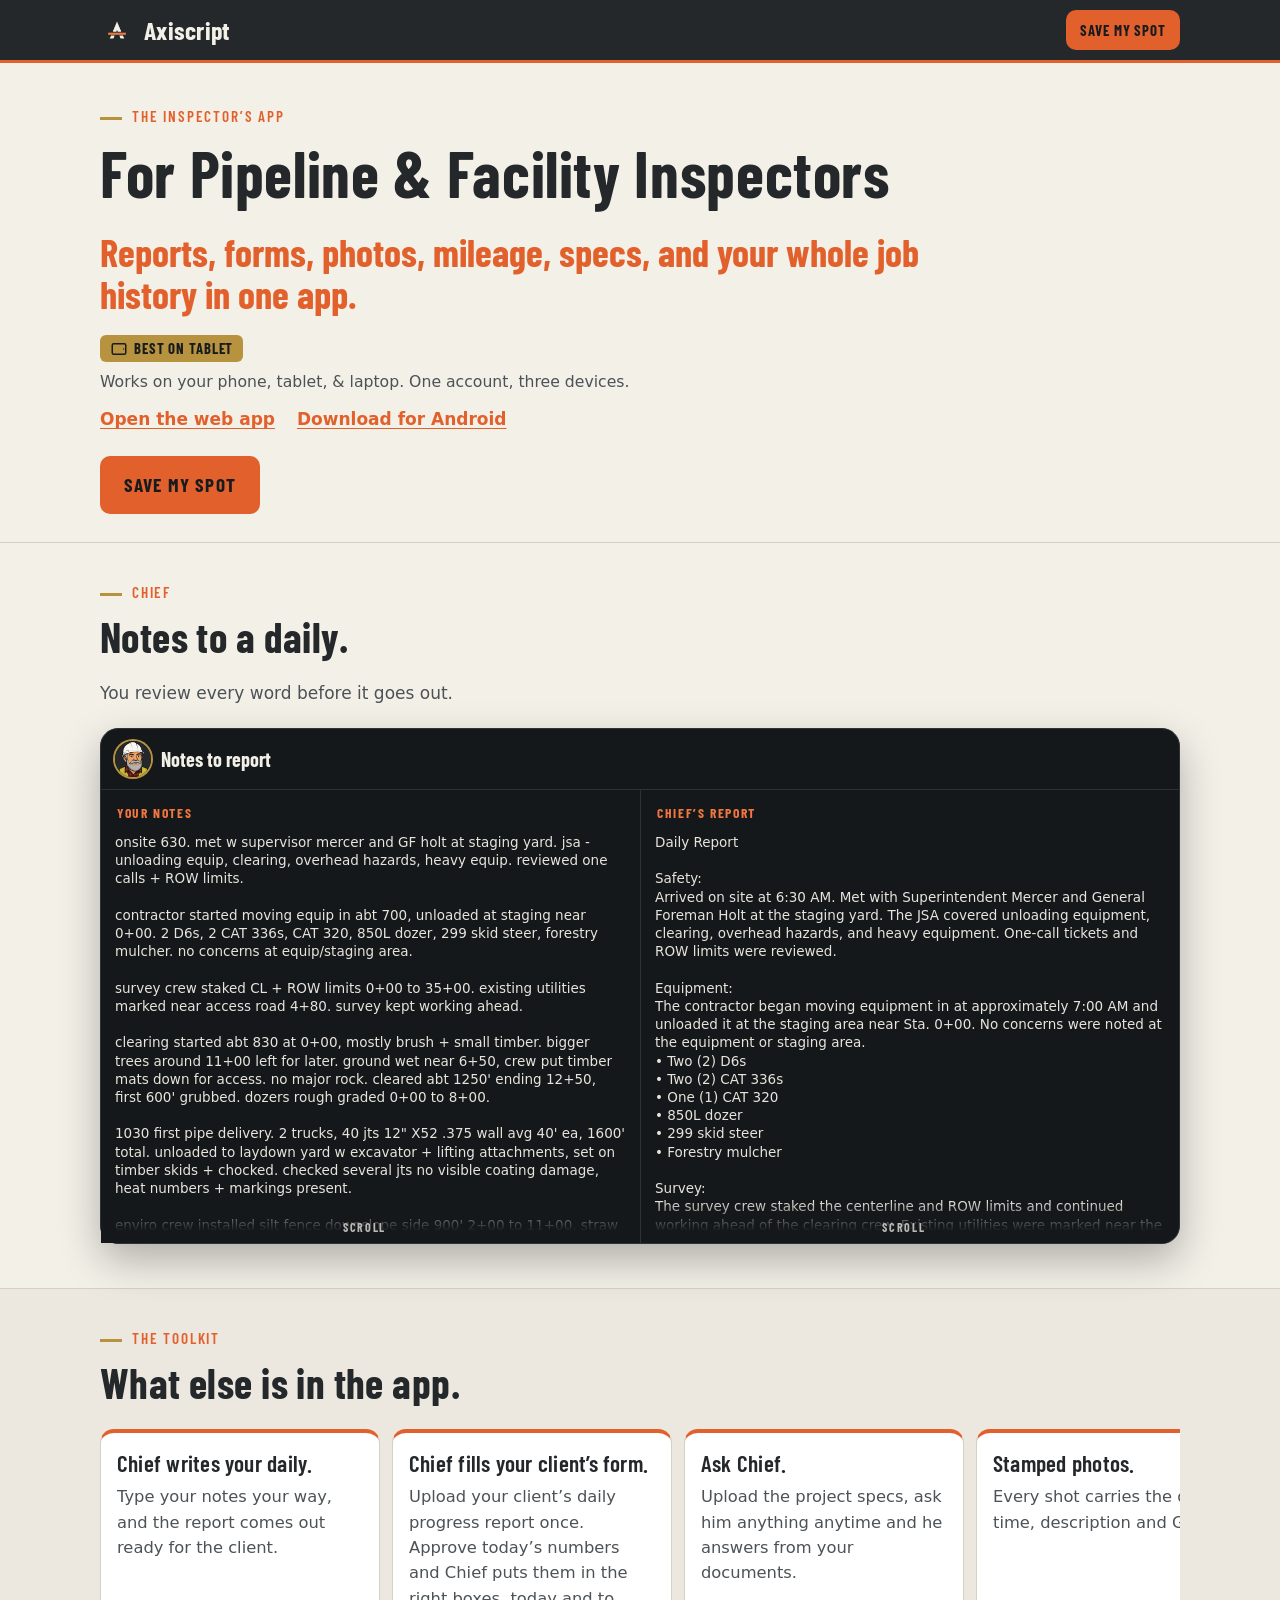
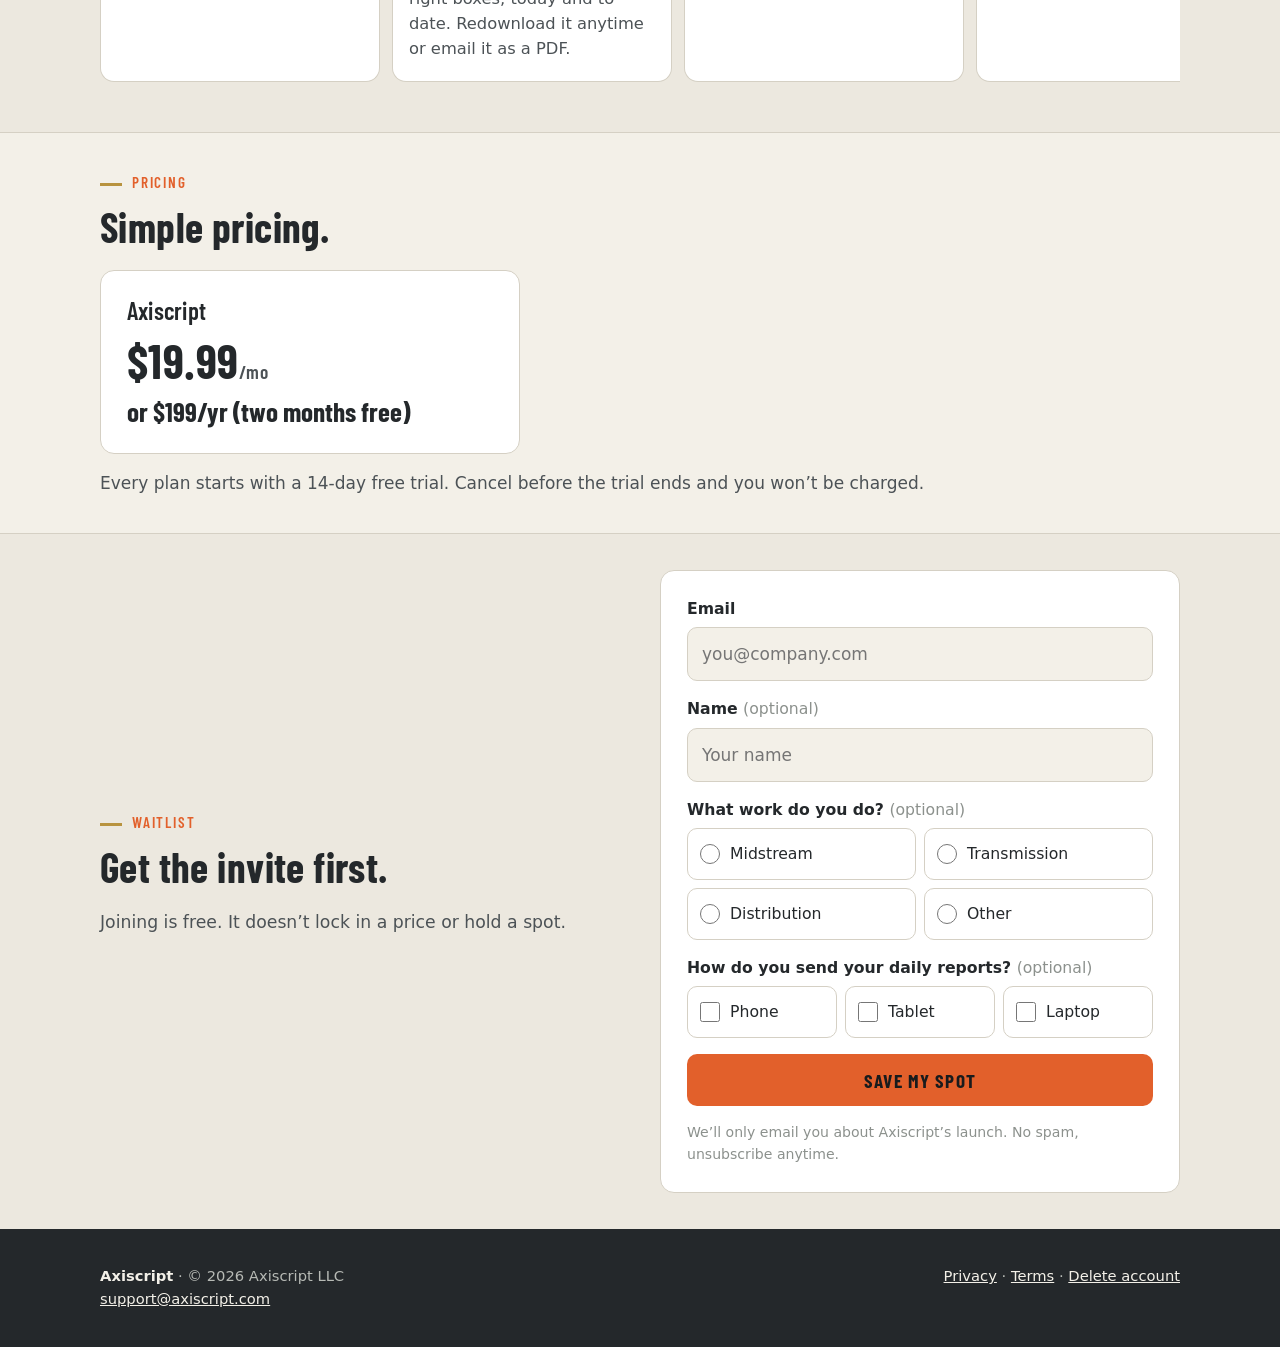
==== commit 56ae0f3f: "Phone width: stop the home page scrolling sideways, link Delete account in the footer" ====
--- a/index.html
+++ b/index.html
@@ -3,12 +3,12 @@
 <head>
 <meta charset="utf-8">
 <meta name="viewport" content="width=device-width, initial-scale=1">
-<title>Axiscript | Work the job. Not the paperwork.</title>
-<meta name="description" content="Axiscript is an AI-powered field operations, documentation, and reporting platform. Your fieldwork, records, and reporting in one connected workspace.">
+<title>Axiscript | For Pipeline & Facility Inspectors</title>
+<meta name="description" content="Reports, forms, photos, mileage, specs, and your whole job history in one app.">
 <meta name="theme-color" content="#24282B">
 <link rel="canonical" href="https://axiscript.com/">
-<meta property="og:title" content="Axiscript | Work the job. Not the paperwork.">
-<meta property="og:description" content="Axiscript is an AI-powered field operations, documentation, and reporting platform. Your fieldwork, records, and reporting in one connected workspace.">
+<meta property="og:title" content="Axiscript | For Pipeline & Facility Inspectors">
+<meta property="og:description" content="Reports, forms, photos, mileage, specs, and your whole job history in one app.">
 <meta property="og:url" content="https://axiscript.com/">
 <meta property="og:type" content="website">
 <link rel="icon" href="assets/favicon.png">
@@ -18,11 +18,8 @@
 
 <header class="top">
   <div class="wrap">
-    <a class="brand" href="index.html"><img src="assets/icon.png" alt="">Axiscript</a>
-    <div class="top-nav">
-      <a class="nav-link" href="faq.html">FAQ</a>
-      <a class="btn small" href="#join">Save my spot</a>
-    </div>
+    <a class="brand" href="#"><img src="assets/icon.png" alt="">Axiscript</a>
+    <a class="btn small" href="#join">Save my spot</a>
   </div>
 </header>
 
@@ -30,25 +27,15 @@
 <section class="hero">
   <div class="wrap">
     <div>
-      <span class="eyebrow">AI-powered field operations, documentation, and reporting</span>
-      <h1>Work the job. Not the paperwork.</h1>
-      <p class="lead">Your fieldwork, documentation, and reporting. One connected workspace.</p>
-      <p class="device-note">Works on your phone, tablet, and laptop. One account, every device.</p>
+      <span class="eyebrow">The inspector’s app</span>
+      <h1>For Pipeline & Facility Inspectors</h1>
+      <p class="lead">Reports, forms, photos, mileage, specs, and your whole job history in one app.</p>
+      <p class="device-note"><span class="tablet-badge"><svg viewBox="0 0 24 24" aria-hidden="true" focusable="false"><rect x="3" y="5" width="18" height="14" rx="2" fill="none" stroke="currentColor" stroke-width="2"/><circle cx="18.2" cy="12" r="0.9" fill="currentColor"/></svg>Best on tablet</span> Works on your phone, tablet, & laptop. One account, three devices.</p>
       <p class="app-links"><a href="https://app.axiscript.com">Open the web app</a><a href="https://app.axiscript.com/download">Download for Android</a></p>
       <div class="cta">
         <a class="btn" href="#join">Save my spot</a>
       </div>
     </div>
-    <div class="hero-screens" aria-hidden="false">
-      <figure class="phone-frame">
-        <img src="assets/screens/welcome-phone.png" width="390" height="844" alt="Axiscript welcome screen with the mark, the AXISCRIPT wordmark, and the tagline Work the job. Not the paperwork.">
-        <figcaption>Welcome</figcaption>
-      </figure>
-      <figure class="phone-frame">
-        <img src="assets/screens/home-phone.png" width="390" height="792" alt="Axiscript Home for a sample project, Willow Run Connector, with today’s field notes and a continue-report button. Sample data only.">
-        <figcaption>Home, sample project</figcaption>
-      </figure>
-    </div>
   </div>
 </section>
 
@@ -56,28 +43,22 @@
   <div class="wrap">
     <span class="eyebrow">Chief</span>
     <h2>Notes to a daily.</h2>
-    <p class="review-line">Hand Chief the day’s notes, or ask him a field question. He drafts the daily in an inspector’s voice. You review every word before it goes out.</p>
+    <p class="review-line">You review every word before it goes out.</p>
     <div class="carousel" data-carousel>
-      <div class="carousel-tabs" role="tablist" aria-label="Chief examples">
-        <button type="button" role="tab" id="tab-notes" aria-controls="report-slide-1" aria-selected="true">Notes to a daily</button>
-        <button type="button" role="tab" id="tab-ask" aria-controls="report-slide-2" aria-selected="false">Ask Chief</button>
-      </div>
       <div class="carousel-frame">
-        <button type="button" class="carousel-arrow carousel-prev" aria-label="Previous example"><span aria-hidden="true">‹</span></button>
-        <div class="carousel-track" tabindex="0" aria-label="Chief examples, swipe or use arrow keys">
-          <article class="carousel-slide" id="report-slide-1" role="tabpanel" aria-labelledby="tab-notes">
+        <div class="carousel-track" tabindex="0" aria-label="Rough notes and Chief’s report">
+          <article class="carousel-slide" id="report-slide-1" role="tabpanel" aria-label="Rough notes beside Chief’s report">
             <div class="app-screen">
               <div class="app-bar">
                 <img src="assets/chief.jpg" width="36" height="36" alt="">
                 <div><b>Notes to report</b></div>
               </div>
-              <div class="app-body">
               <div class="app-panes">
                 <div class="app-col">
                   <div class="app-kicker">Your notes</div>
                   <div class="app-pane-wrap">
                     <div class="app-pane" tabindex="0">
-                      <pre>met w supervisor mercer and GF holt at staging yard. jsa - unloading equip, clearing, overhead hazards, heavy equip. reviewed one calls + ROW limits.
+                      <pre>onsite 630. met w supervisor mercer and GF holt at staging yard. jsa - unloading equip, clearing, overhead hazards, heavy equip. reviewed one calls + ROW limits.
 
 contractor started moving equip in abt 700, unloaded at staging near 0+00. 2 D6s, 2 CAT 336s, CAT 320, 850L dozer, 299 skid steer, forestry mulcher. no concerns at equip/staging area.
 
@@ -89,7 +70,7 @@
 
 enviro crew installed silt fence downslope side 900' 2+00 to 11+00, straw wattles near drainage at 9+75. enviro coordinator checked, no issues.
 
-clearing + grading continued thru afternoon. no stringing, ditching, welding or pipe install today. equip + material yard secured.</pre>
+clearing + grading continued thru afternoon. no stringing, ditching, welding or pipe install today. equip + material yard secured. offsite 1730.</pre>
                     </div>
                     <div class="scroll-hint" aria-hidden="true">Scroll</div>
                   </div>
@@ -98,157 +79,101 @@
                   <div class="app-kicker">Chief’s report</div>
                   <div class="app-pane-wrap">
                     <div class="app-pane" tabindex="0">
-                      <pre>Met with Supervisor Mercer and GF Holt at the staging yard. JSA covered unloading equipment, clearing, overhead hazards, and heavy equipment. Reviewed one calls and ROW limits.
-
-Contractor started moving equipment in about 0700 and unloaded at the staging area near 0+00. Equipment on site:
-• 2 D6 dozers
-• 2 CAT 336 excavators
-• CAT 320
+                      <pre>Daily Report
+
+Safety:
+Arrived on site at 6:30 AM. Met with Superintendent Mercer and General Foreman Holt at the staging yard. The JSA covered unloading equipment, clearing, overhead hazards, and heavy equipment. One-call tickets and ROW limits were reviewed.
+
+Equipment:
+The contractor began moving equipment in at approximately 7:00 AM and unloaded it at the staging area near Sta. 0+00. No concerns were noted at the equipment or staging area.
+• Two (2) D6s
+• Two (2) CAT 336s
+• One (1) CAT 320
 • 850L dozer
 • 299 skid steer
 • Forestry mulcher
 
-No concerns at the equipment or staging area.
-
-Survey crew staked CL and ROW limits from 0+00 to 35+00. Existing utilities were marked near the access road at 4+80. Survey kept working ahead of the crew.
-
-Clearing started about 0830 at 0+00. Mostly brush and small timber. Bigger trees around 11+00 were left for later. Ground was wet near 6+50, and the crew put timber mats down for access. No major rock. Cleared about 1250' ending at 12+50, with the first 600' grubbed. Dozers rough graded 0+00 to 8+00.
-
-First pipe delivery came in at 1030, 2 trucks. Material received:
-• 40 joints, 12" X52, .375 wall
-• Avg 40' each, 1600' total
-
-Pipe was unloaded to the laydown yard with an excavator and lifting attachments. Set on timber skids and chocked. I checked several joints and saw no visible coating damage. Heat numbers and markings were present.
-
-Enviro crew installed silt fence on the downslope side, 900' from 2+00 to 11+00. Straw wattles went in near the drainage at 9+75. Enviro coordinator checked it, no issues.
-
-Clearing and grading continued through the afternoon. No stringing, ditching, welding, or pipe install today. Equipment and material yard secured.</pre>
+Survey:
+The survey crew staked the centerline and ROW limits and continued working ahead of the clearing crew. Existing utilities were marked near the access road.
+• Centerline and ROW limits staked: Sta. 0+00 to Sta. 35+00
+• Existing utilities marked near access road: Sta. 4+80
+
+Site Conditions:
+Ground was wet near Sta. 6+50, and the crew placed timber mats for access. No major rock was encountered.
+
+Clearing/Grading:
+Clearing began at approximately 8:30 AM at Sta. 0+00 and consisted mostly of brush and small timber. Larger trees around Sta. 11+00 were left for later. The dozers rough graded, and clearing and grading continued through the afternoon. Work was kept inside the staked ROW.
+• Cleared approximately 1,250' ending at Sta. 12+50
+• Grubbed first 600'
+• Rough graded: Sta. 0+00 to Sta. 8+00
+
+No stringing, ditching, welding, or pipe installation was performed today.
+
+Erosion Control:
+The environmental crew installed silt fence on the downslope side and straw wattles near the drainage. The environmental coordinator checked the installation, and no issues were noted. Erosion controls were installed before ground disturbance.
+• Silt fence: 900' from Sta. 2+00 to Sta. 11+00
+• Straw wattles near drainage: Sta. 9+75
+
+Material:
+The first pipe delivery arrived at 10:30 AM on two trucks. The pipe was unloaded to the laydown yard with an excavator and lifting attachments, then set on timber skids and chocked. Several joints were checked, and no visible coating damage was observed. Heat numbers and markings were present on the pipe, but the heat numbers were not recorded today. The equipment and material yard was secured.
+• 40 joints of 12" X52 pipe, 0.375 wall, average 40' each
+• 1,600' total
+
+Departed site at 5:30 PM.</pre>
                     </div>
                     <div class="scroll-hint" aria-hidden="true">Scroll</div>
                   </div>
                 </div>
               </div>
-                <div class="scroll-hint app-body-hint" aria-hidden="true">Scroll</div>
-              </div>
             </div>
           </article>
-          <article class="carousel-slide" id="report-slide-2" role="tabpanel" aria-labelledby="tab-ask">
-            <div class="app-screen ask-screen">
-              <div class="app-bar">
-                <img src="assets/chief.jpg" width="36" height="36" alt="">
-                <div><b>Ask Chief</b></div>
-              </div>
-              <div class="ask-thread-wrap">
-              <div class="ask-thread" tabindex="0">
-                <div class="ask-row user">
-                  <div class="ask-bubble">How do I calculate a 1.5:1 Class C excavation for this bellhole?</div>
-                </div>
-                <div class="ask-status">
-                  <img src="assets/chief.jpg" width="28" height="28" alt="">
-                  <div class="ask-status-line">Checking the library<br>Thinking it over<br>Searching the web<br>Searching the web: OSHA 1926 Subpart P Appendix B Type C soil maximum allowable slope 1½...<br>Reading 10 sources<br>Writing answer</div>
-                </div>
-                <div class="ask-row ask-from">
-                  <img class="ask-face" src="assets/chief.jpg" width="28" height="28" alt="">
-                  <div class="ask-bubble">
-                    <p class="ask-lead">Multiply the bellhole depth by 1.5 to get the horizontal run for each side.</p>
-                    <div class="ask-body">That's how far back the slope has to go. OSHA calls it Type C soil, not Class C.
-
-- Top width = bottom width + (2 × 1.5 × depth). Example: a 10 ft deep trench in Type C soil must be sloped back 15 ft on each side. (Toolgrit trench guide)
-- 1.5:1 is 34 degrees from horizontal. (OSHA 1926 Subpart P App B)
-- The 1.5:1 slope applies to simple slope excavations 20 feet or less in depth. If it's deeper than 20 ft, I'm not sure, so check with the engineer. (OSHA 1926 Subpart P App B)
-- The actual slope shall not be steeper than the maximum allowable slope. You can go flatter, not steeper. (OSHA 1926 Subpart P App B)
-- If you see signs of distress, cut the slope back at least 1/2 horizontal to one vertical less steep than the maximum allowable slope. For Type C, that means 2:1. (GovRegs App B)
-- Check that the competent person has classified the soil as Type C. The slope only works if the soil call is right.
-
-The project spec governs.</div>
-                  </div>
-                </div>
-                <div class="ask-row user">
-                  <div class="ask-bubble">This bellhole is 5 feet deep. Bottom is 6 feet long and 4 feet wide. We've got the top at 15 by 13 right now. Is that within the rule? And do I figure the length the same way as the width?</div>
-                </div>
-                <div class="ask-status">
-                  <img src="assets/chief.jpg" width="28" height="28" alt="">
-                  <div class="ask-status-line">Checking the library<br>Thinking it over<br>Writing answer</div>
-                </div>
-                <div class="ask-row ask-from">
-                  <img class="ask-face" src="assets/chief.jpg" width="28" height="28" alt="">
-                  <div class="ask-bubble">
-                    <p class="ask-lead">No, it's not within the rule.</p>
-                    <div class="ask-body">At 5 ft deep, 1.5:1 needs a top of 21 ft by 19 ft, and you're at 15 by 13.
-
-Yes, you figure the length the same way as the width. Each side that's sloped gets 1.5 × depth, which is 7.5 ft per side.
-
-- Length: 6 + (2 × 7.5) = 21 ft.
-- Width: 4 + (2 × 7.5) = 19 ft.
-- Your 15 by 13 top works out to 4.5 ft of run per side over 5 ft of depth. That's 0.9:1, which is steeper than 1.5:1.
-- The actual slope can't be steeper than the maximum allowable slope. (29 CFR Appendix B to Subpart P of Part 1926 Appendix B to Subpart P of Part 1926 - Sloping and Benching)
-- If there are signs of distress, or equipment, spoil, or traffic is close, the competent person has to flatten it more than 1.5:1. (29 CFR Appendix B to Subpart P of Part 1926 Appendix B to Subpart P of Part 1926 - Sloping and Benching)
-- This all assumes the competent person called the soil Type C and all four sides are sloped. If one side is shored or boxed, the numbers change.
-
-Source: 29 CFR 1926 Subpart P, Appendix B. The project spec governs.</div>
-                  </div>
-                </div>
-              </div>
-                <div class="scroll-hint" aria-hidden="true">Scroll</div>
-              </div>
-              <div class="ask-composer" aria-hidden="true">
-                <div class="ask-input">Ask Chief</div>
-                <div class="ask-send">Send</div>
-              </div>
-            </div>
-          </article>
-        </div>
-        <button type="button" class="carousel-arrow carousel-next" aria-label="Next example"><span aria-hidden="true">›</span></button>
-      </div>
-      <div class="carousel-dots">
-        <button type="button" aria-label="Show notes to a daily" aria-current="true"></button>
-        <button type="button" aria-label="Show Ask Chief"></button>
-      </div>
-    </div>
-    <p class="mock-note">Sample notes, draft, and conversation only. Names, stations, and quantities are fictional.</p>
+        </div>
+        </div>
+      </div>
+    </div>
   </div>
 </section>
 
 <section class="band alt" id="features">
   <div class="wrap">
-    <span class="eyebrow">One workspace</span>
-    <h2>What’s in Axiscript.</h2>
+    <span class="eyebrow">The toolkit</span>
+    <h2>What else is in the app.</h2>
     <div class="feat-strip" tabindex="0" aria-label="App features, swipe sideways">
       <article class="feat-tile">
-        <h3>Chief drafts your daily.</h3>
-        <p>Type or talk your notes, and Chief drafts the daily in an inspector’s voice. You review every word before it goes out.</p>
+        <h3>Chief writes your daily.</h3>
+        <p>Type your notes your way, and the report comes out ready for the client.</p>
       </article>
       <article class="feat-tile">
         <h3>Chief fills your client’s form.</h3>
-        <p>Upload your client’s daily progress report once. Approve today’s numbers and Chief fills the form for you to review. Redownload it anytime or email it as a PDF.</p>
+        <p>Upload your client’s daily progress report once. Approve today’s numbers and Chief puts them in the right boxes, today and to date. Redownload it anytime or email it as a PDF.</p>
       </article>
       <article class="feat-tile">
         <h3>Ask Chief.</h3>
-        <p>Ask a code, specification, or safety question. Answers are grounded in Axiscript’s field library and your project documents, and can include citations. Chief is an assistant, not a replacement for professional judgment or the project specifications.</p>
+        <p>Upload the project specs, ask him anything anytime and he answers from your documents.</p>
       </article>
       <article class="feat-tile">
         <h3>Stamped photos.</h3>
-        <p>Each work photo can be stamped with the time and, if you allow it, the location. You can edit fields such as Project and Contractor before you save.</p>
+        <p>Every shot carries the date, time, description and GPS.</p>
       </article>
       <article class="feat-tile">
         <h3>Mileage tracker.</h3>
-        <p>Start and stop a trip from Home or the Mileage tab, or add a missed day. Export an IRS log when you need it.</p>
+        <p>Your miles are logged without you thinking about it.</p>
       </article>
       <article class="feat-tile">
         <h3>Voice-to-text.</h3>
-        <p>Talk your notes on the phone or tablet app. On a laptop, type the notes or upload a photo of the page.</p>
+        <p>Talk your notes instead of typing them.</p>
       </article>
       <article class="feat-tile">
         <h3>Quick Write.</h3>
         <p>Built for distribution days with stop after stop. Tap through the job (install method, footage, fusions, tie-in) without typing a paragraph, and Chief turns the taps into a full report.</p>
       </article>
       <article class="feat-tile">
-        <h3>Construction progress.</h3>
-        <p>Each project keeps a running progress figure from work already in the book. You can see the day count and open the breakdown anytime.</p>
-      </article>
-      <article class="feat-tile">
         <h3>Every client, every project, backed up.</h3>
-        <p>When you are signed in, work is saved on this device and backed up when you have signal. You can open it on your other devices.</p>
+        <p>Lose the tablet, but never the job.</p>
+      </article>
+      <article class="feat-tile">
+        <h3>Chief double-checks you.</h3>
+        <p>If your notes contradict each other, he asks before it goes out.</p>
       </article>
     </div>
   </div>
@@ -292,9 +217,6 @@
             <label><input type="radio" name="work_type" value="Midstream"> Midstream</label>
             <label><input type="radio" name="work_type" value="Transmission"> Transmission</label>
             <label><input type="radio" name="work_type" value="Distribution"> Distribution</label>
-            <label><input type="radio" name="work_type" value="Facilities"> Facilities</label>
-            <label><input type="radio" name="work_type" value="Environmental"> Environmental</label>
-            <label><input type="radio" name="work_type" value="I&amp;E"> I&amp;E</label>
             <label><input type="radio" name="work_type" value="Other"> Other</label>
           </div>
         </fieldset>
@@ -326,23 +248,17 @@
 <footer>
   <div class="wrap">
     <div><strong style="color:#F3F0E8">Axiscript</strong> &middot; &copy; 2026 Axiscript LLC<br><a href="mailto:support@axiscript.com">support@axiscript.com</a></div>
-    <div><a href="faq.html">FAQ</a> &middot; <a href="privacy.html">Privacy</a> &middot; <a href="terms.html">Terms</a></div>
+    <div><a href="privacy.html">Privacy</a> &middot; <a href="terms.html">Terms</a> &middot; <a href="delete-account.html">Delete account</a></div>
   </div>
 </footer>
 <script src="assets/carousel.js"></script>
 <script>
-document.querySelectorAll(".app-pane, .ask-thread, .app-body").forEach(function (pane) {
-  var wrap = pane.classList.contains("app-body") ? pane : pane.parentElement;
-  if (!wrap) return;
-  function more() {
-    return pane.scrollHeight > pane.clientHeight + 2 &&
-      pane.scrollTop + pane.clientHeight < pane.scrollHeight - 6;
-  }
+document.querySelectorAll(".app-pane").forEach(function (pane) {
+  var wrap = pane.parentElement;
   function check() {
-    wrap.classList.toggle("can-scroll", more());
+    wrap.classList.toggle("can-scroll", pane.scrollHeight > pane.clientHeight + 2);
   }
   check();
-  pane.addEventListener("scroll", check, { passive: true });
   window.addEventListener("resize", check);
 });
 </script>
--- a/assets/style.css
+++ b/assets/style.css
@@ -388,104 +388,22 @@
 section.band{padding:36px 0}
 .review-line{margin:0 0 14px;color:var(--dim);max-width:36em}
 .app-screen{background:#14181b;color:#F3F0E8;border-radius:18px;border:1px solid #2c3236;box-shadow:0 16px 40px rgba(0,0,0,.28)}
-#report .app-screen{
-  display:flex;flex-direction:column;min-height:0;overflow:hidden;
-  height:min(32rem,62vh);max-height:62vh
-}
-#report .carousel{position:relative}
-#report .carousel-frame{
-  overflow:hidden;
-  padding:0 0 16px;
-}
-#report .carousel-track{overflow-x:auto;overflow-y:hidden;max-height:none;align-items:stretch}
-#report .carousel-arrow{background:#14181b;color:#F3F0E8;border-color:#2c3236}
-#report .carousel-prev{left:8px}
-#report .carousel-next{right:8px}
-@media (min-width:700px){
-  #report .carousel-frame{padding:0 52px 16px}
-  #report .carousel-prev{left:0}
-  #report .carousel-next{right:0}
-}
-@media (max-width:699px){
-  #report .carousel-frame{padding-bottom:56px}
-  #report .carousel-arrow{bottom:4px}
-  #report .carousel-prev{left:0}
-  #report .carousel-next{right:0}
-}
-
-/* Ask Chief chat mock (matches the app panel: #24282B / #F3F0E8 / #F2783F) */
-.ask-screen{display:flex;flex-direction:column;min-height:0}
-.ask-thread-wrap{position:relative;flex:1;min-height:0;display:flex;flex-direction:column}
-.ask-thread{
-  flex:1;min-height:0;height:auto;overflow-y:auto;padding:10px 10px 16px;
-  display:flex;flex-direction:column;gap:8px;
-  scrollbar-width:thin;scrollbar-color:#8c918d #1e2326;
-  -webkit-overflow-scrolling:touch;overscroll-behavior:contain
-}
-.ask-thread::-webkit-scrollbar{width:10px}
-.ask-thread::-webkit-scrollbar-track{background:#1e2326}
-.ask-thread::-webkit-scrollbar-thumb{background:#8c918d;border-radius:6px;border:2px solid #1e2326}
-.ask-row{display:flex;align-items:flex-start;gap:6px;max-width:92%}
-.ask-row.user{align-self:flex-end;max-width:86%;justify-content:flex-end}
-.ask-row.ask-from{align-self:flex-start}
-.ask-face,.ask-status img{
-  width:24px;height:24px;max-width:24px;max-height:24px;
-  border-radius:50%;flex:0 0 24px;object-fit:cover;align-self:flex-start;
-  box-shadow:0 0 0 2px var(--brass)
-}
-.ask-bubble{
-  background:#2E3337;border-radius:12px;padding:8px 11px;
-  color:#F3F0E8;font-size:13.5px;line-height:1.4
-}
-.ask-row.user .ask-bubble{background:#3A4044}
-.ask-bubble p{margin:0 0 .45em}
-.ask-bubble p:last-child{margin:0}
-.ask-lead{font-size:16px;font-weight:800;line-height:1.25;margin:0 0 .3em}
-.ask-aside{margin:0 0 .45em}
-.ask-cite{
-  display:inline-block;margin-top:.2em;padding:4px 10px;
-  border:1px solid #F2783F;border-radius:20px;
-  font-size:11px;font-weight:600;letter-spacing:.01em
-}
-.ask-status{display:flex;align-items:center;gap:8px;align-self:flex-start;max-width:92%}
-.ask-status-line{
-  background:#2E3337;border-radius:12px;padding:7px 11px;
-  color:#B7BAB5;font-size:12.5px;line-height:1.35;font-style:italic
-}
-.ask-composer{
-  flex:none;display:flex;align-items:center;gap:8px;padding:8px 10px;
-  border-top:1px solid #3B4145
-}
-.ask-input{
-  flex:1;color:#B7BAB5;font-size:14px;padding:6px 0;min-height:36px;
-  display:flex;align-items:center
-}
-.ask-send{
-  background:#F2783F;color:#24282B;font-weight:800;font-size:14px;
-  border-radius:10px;padding:8px 14px;min-height:44px;
-  display:flex;align-items:center;justify-content:center
-}
-.app-bar{display:flex;align-items:center;gap:8px;padding:8px 10px;border-bottom:1px solid #2c3236;flex:none}
-.app-bar img{width:28px;height:28px;border-radius:50%;box-shadow:0 0 0 2px var(--brass)}
-.app-bar b{display:block;font-family:"Barlow Condensed",sans-serif;font-size:1.1rem;line-height:1}
+#report .carousel-frame,#report .carousel-track{overflow:visible;max-height:none}
+.app-bar{display:flex;align-items:center;gap:10px;padding:12px 14px;border-bottom:1px solid #2c3236}
+.app-bar img{width:36px;height:36px;border-radius:50%;box-shadow:0 0 0 2px var(--brass)}
+.app-bar b{display:block;font-family:"Barlow Condensed",sans-serif;font-size:1.25rem;line-height:1}
 .app-bar span{font-size:.82rem;color:#B7BAB5}
-.app-body{position:relative;flex:1;min-height:0;display:flex;flex-direction:column}
-.app-panes{display:grid;grid-template-columns:1fr 1fr;flex:1;min-height:0}
-.app-col{display:flex;flex-direction:column;min-height:0}
+.app-panes{display:grid;grid-template-columns:1fr 1fr}
 .app-col+.app-col{border-left:1px solid #2c3236}
-.app-kicker{margin:0;padding:8px 12px 0;font-family:"Barlow Condensed",sans-serif;font-weight:700;font-size:.75rem;letter-spacing:.12em;text-transform:uppercase;color:#F2763F;flex:none}
-.app-pane-wrap{position:relative;flex:1;min-height:0;display:flex;flex-direction:column}
-.app-pane{flex:1;min-height:0;height:auto;overflow-y:auto;padding:8px 10px 16px;scrollbar-width:thin;scrollbar-color:#8c918d #1e2326;-webkit-overflow-scrolling:touch;overscroll-behavior:contain}
+.app-kicker{margin:0;padding:12px 16px 0;font-family:"Barlow Condensed",sans-serif;font-weight:700;font-size:.85rem;letter-spacing:.12em;text-transform:uppercase;color:#F2763F}
+.app-pane-wrap{position:relative}
+.app-pane{height:420px;overflow-y:scroll;padding:10px 14px 18px;scrollbar-width:thin;scrollbar-color:#8c918d #1e2326}
 .app-pane::-webkit-scrollbar{width:10px}
 .app-pane::-webkit-scrollbar-track{background:#1e2326}
 .app-pane::-webkit-scrollbar-thumb{background:#8c918d;border-radius:6px;border:2px solid #1e2326}
-.app-pane pre{margin:0;white-space:pre-wrap;overflow-wrap:anywhere;font:12.5px/1.35 system-ui,-apple-system,"Segoe UI",Roboto,Arial,sans-serif;color:#E7E4DC}
-.ask-body{margin:0;white-space:pre-wrap;overflow-wrap:anywhere;font-size:13.5px;line-height:1.4}
-.ask-lead + .ask-body{margin-top:.3em}
-.scroll-hint{display:none;position:absolute;left:0;right:0;bottom:0;height:36px;pointer-events:none;align-items:flex-end;justify-content:center;padding-bottom:5px;background:linear-gradient(to bottom,rgba(20,24,27,0),#14181b 70%);font-family:"Barlow Condensed",sans-serif;font-weight:700;font-size:.7rem;letter-spacing:.14em;text-transform:uppercase;color:#B7BAB5}
-.app-pane-wrap.can-scroll > .scroll-hint,
-.ask-thread-wrap.can-scroll > .scroll-hint,
-.app-body.can-scroll > .scroll-hint{display:flex}
+.app-pane pre{margin:0;white-space:pre-wrap;overflow-wrap:anywhere;font:13.5px/1.35 system-ui,-apple-system,"Segoe UI",Roboto,Arial,sans-serif;color:#E7E4DC}
+.scroll-hint{display:none;position:absolute;left:0;right:12px;bottom:0;height:42px;pointer-events:none;align-items:flex-end;justify-content:center;padding-bottom:6px;background:linear-gradient(to bottom,rgba(20,24,27,0),#14181b 72%);font-family:"Barlow Condensed",sans-serif;font-weight:700;font-size:.75rem;letter-spacing:.14em;text-transform:uppercase;color:#B7BAB5}
+.app-pane-wrap.can-scroll .scroll-hint{display:flex}
 .offer{display:grid;grid-template-columns:1.2fr 1fr;gap:18px 28px;align-items:center;background:var(--panel);border:2px solid var(--accent);border-radius:14px;padding:22px 24px;margin-top:8px}
 .offer .eyebrow{margin-bottom:.35em}
 .offer .price{font-size:clamp(2.4rem,6vw,3.2rem)}
@@ -509,16 +427,10 @@
  .price-cards{grid-template-columns:1fr}
 }
 @media (max-width:800px){
- .app-panes{grid-template-columns:1fr;overflow:visible;flex:none}
+ .app-panes{grid-template-columns:1fr}
  .app-col+.app-col{border-left:0;border-top:1px solid #2c3236}
- .app-col,.app-pane-wrap,.app-pane{flex:none;min-height:0;height:auto;overflow:visible}
- .app-pane-wrap > .scroll-hint{display:none !important}
- .app-body{overflow-y:auto;-webkit-overflow-scrolling:touch;overscroll-behavior:contain}
- .app-pane{padding:6px 10px 12px}
+ .app-pane{height:320px}
  .offer{grid-template-columns:1fr;gap:8px}
-}
-@media (min-width:801px){
- .app-body-hint{display:none !important}
 }
 @media (max-width:600px){
  .hero{padding:28px 0 20px}
@@ -537,43 +449,12 @@
 .doc th,.doc td{border:1px solid rgba(0,0,0,.15);padding:8px 10px;text-align:left;vertical-align:top}
 .doc th{background:rgba(0,0,0,.05)}
 
-/* current app screens */
-.hero-screens{display:flex;gap:18px;justify-content:center;align-items:flex-start;margin:0}
-.phone-frame{flex:0 0 auto;width:min(280px,46%);margin:0;background:#14181b;border-radius:28px;padding:10px 8px;border:1px solid var(--line);box-shadow:0 16px 40px rgba(0,0,0,.22)}
-.phone-frame img{display:block;width:100%;height:auto;border-radius:20px;background:#F3F0E8}
-.phone-frame figcaption{margin:8px 4px 2px;font-size:.8rem;color:#B7BAB5;text-align:center;line-height:1.3}
-.screen-band .intro{max-width:40em}
-.screen-row{display:flex;gap:24px;justify-content:center;align-items:flex-start;flex-wrap:wrap;margin-top:28px}
-.screen-row .phone-frame{width:min(300px,100%);flex-basis:auto}
-.review-line{font-size:1.15rem;color:var(--dim);max-width:36em;margin:0 0 1.1em}
-.top-nav{display:flex;align-items:center;gap:16px}
-.top-nav a.nav-link{color:#F3F0E8;text-decoration:none;font-weight:600;font-size:.95rem}
-.top-nav a.nav-link:hover{text-decoration:underline;text-underline-offset:3px}
-.faq-list{max-width:760px}
-.faq-item{border-top:1px solid var(--line);padding:18px 0}
-.faq-item:last-child{border-bottom:1px solid var(--line)}
-.faq-item h2{font-size:1.45rem;margin:0 0 .4em}
-.faq-item p{margin:0;color:var(--dim)}
-.faq-lead{max-width:40em;color:var(--dim)}
-@media (max-width:900px){
-  .hero-screens{margin-top:8px}
-  .phone-frame{width:min(240px,46%)}
-}
-@media (max-width:600px){
-  .hero-screens{gap:10px}
-  .phone-frame{width:min(168px,47%);border-radius:20px;padding:7px 6px}
-  .phone-frame img{border-radius:14px}
-  .phone-frame figcaption{font-size:.72rem;margin-top:6px}
-  .screen-row .phone-frame{width:min(300px,100%)}
-  .top-nav{gap:10px}
-  .top-nav a.nav-link{font-size:.85rem}
-}
-
-/* Restore a two-column hero so current app screens sit beside the copy on desktop.
-   A later homepage rule had flattened .hero .wrap to a single column. */
-.hero .wrap{grid-template-columns:minmax(0,1fr) minmax(0,1.05fr);gap:40px;align-items:center}
-@media (max-width:900px){
-  .hero .wrap{grid-template-columns:1fr;gap:28px}
-}
-
-.ask-status-line{white-space:pre-wrap;overflow-wrap:anywhere}
+/* Phone width: the waitlist form never pushes the page sideways (390 wide scrolled 15px). */
+.split>*{min-width:0}
+fieldset{min-width:0}
+@media (max-width:420px){
+ .radios.device-choices{grid-template-columns:1fr 1fr}
+}
+@media (max-width:360px){
+ .radios label{padding:12px 10px;gap:8px;min-width:0;overflow-wrap:anywhere}
+}
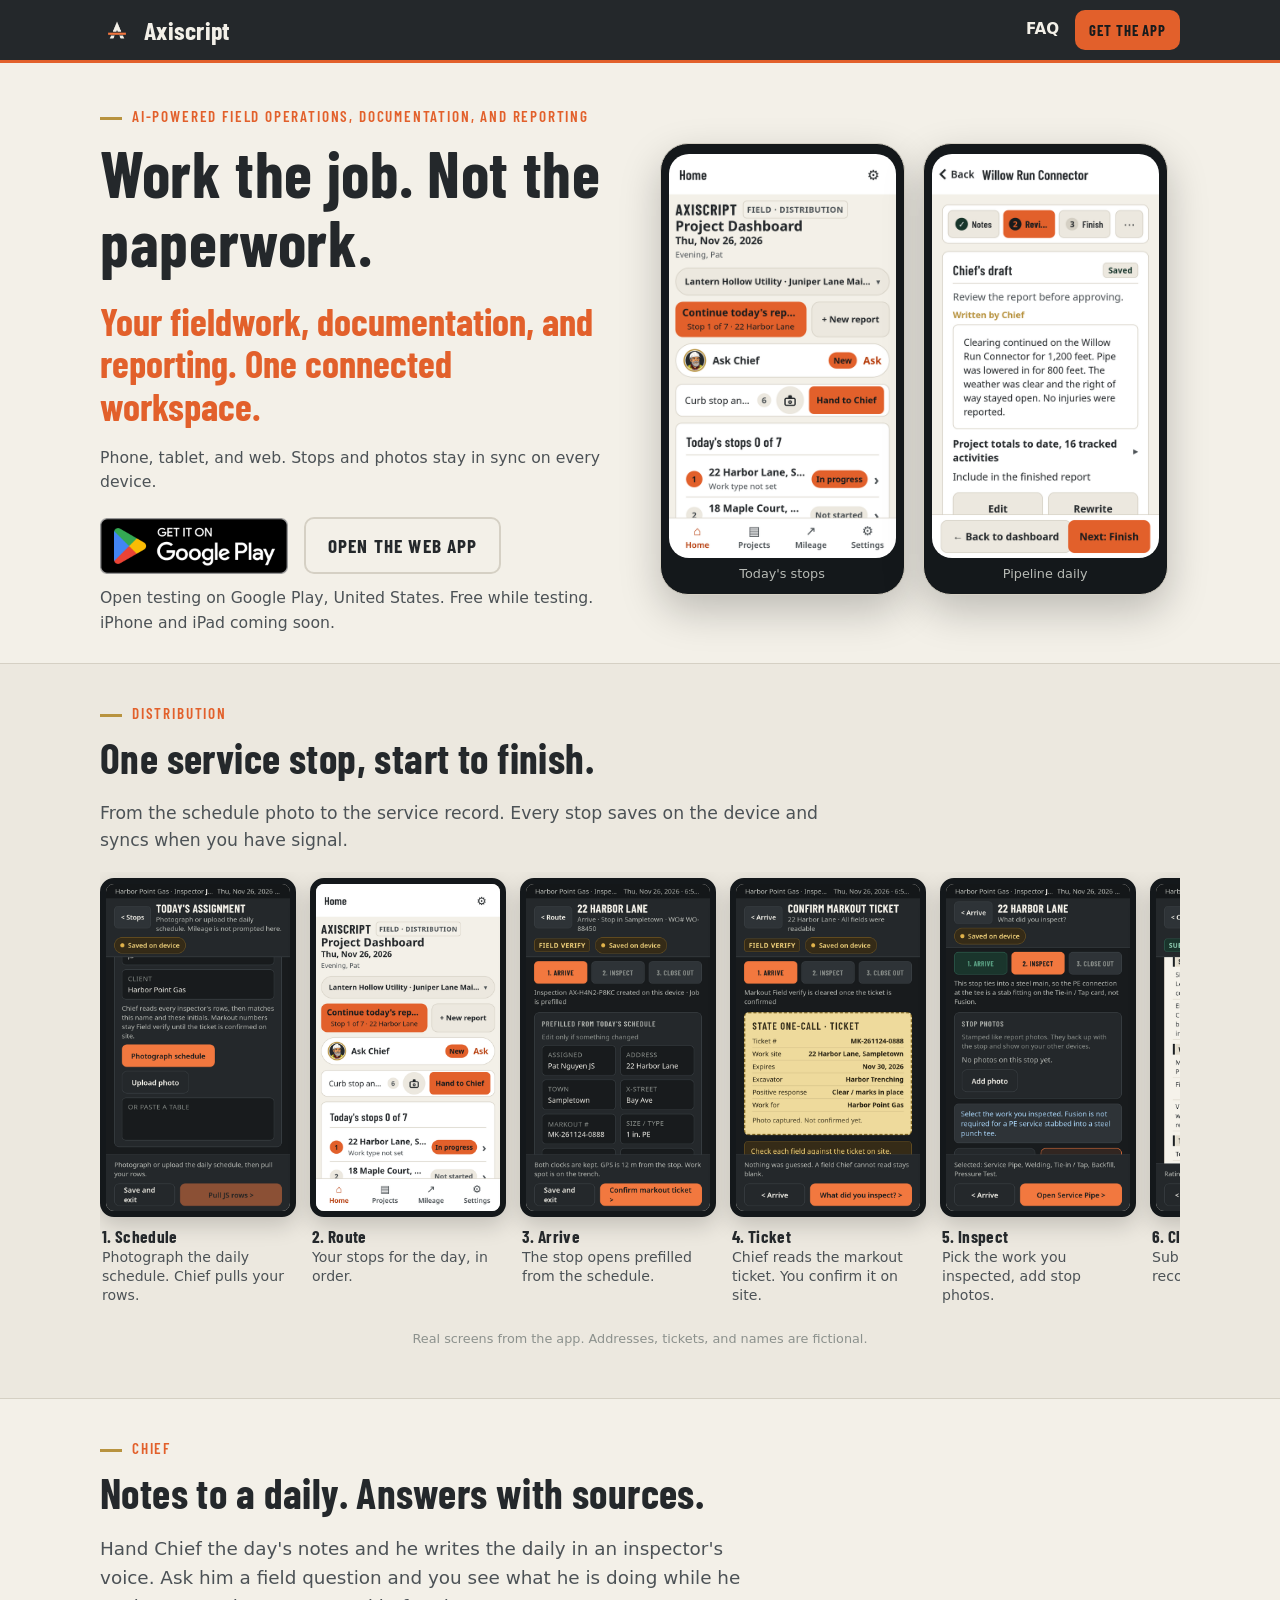
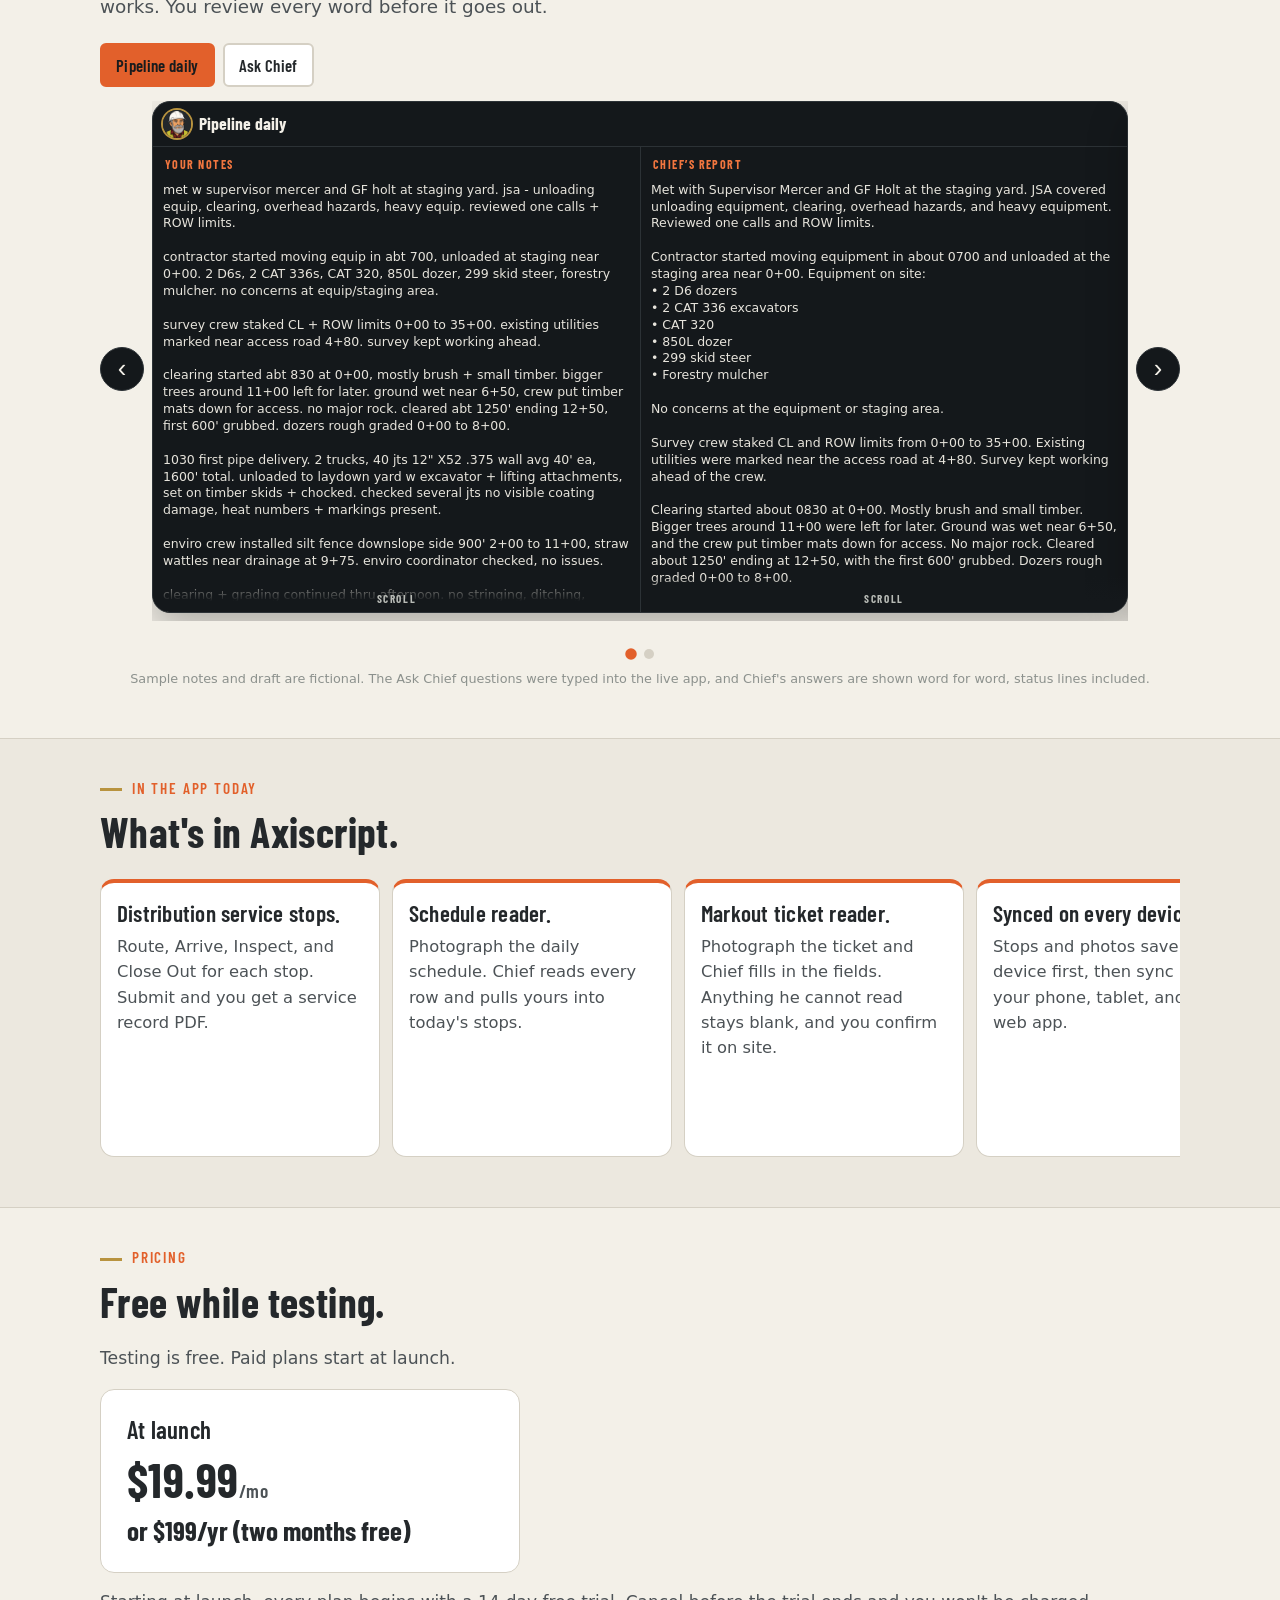
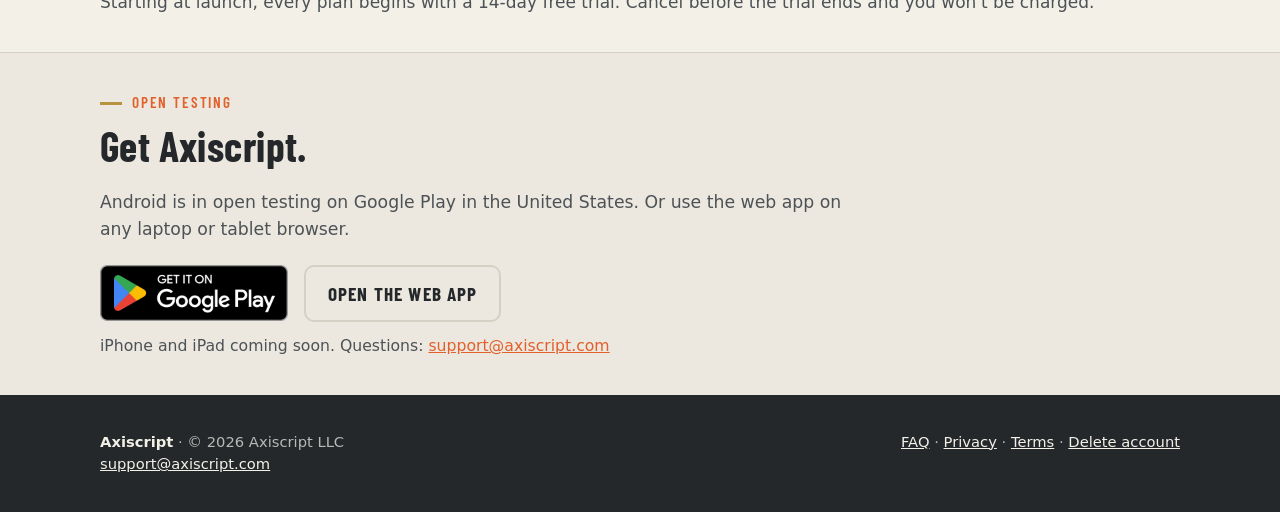
==== commit aa4e468f: "Draft: refresh the site for 0.26.1 open testing. Google Play open testing CTA and web app link repla" ====
--- a/index.html
+++ b/index.html
@@ -3,12 +3,12 @@
 <head>
 <meta charset="utf-8">
 <meta name="viewport" content="width=device-width, initial-scale=1">
-<title>Axiscript | For Pipeline & Facility Inspectors</title>
-<meta name="description" content="Reports, forms, photos, mileage, specs, and your whole job history in one app.">
+<title>Axiscript | Work the job. Not the paperwork.</title>
+<meta name="description" content="Axiscript is an AI-powered field operations, documentation, and reporting platform. Distribution service stops, Pipeline dailies, Ask Chief, and mileage in one workspace. Open testing on Google Play.">
 <meta name="theme-color" content="#24282B">
 <link rel="canonical" href="https://axiscript.com/">
-<meta property="og:title" content="Axiscript | For Pipeline & Facility Inspectors">
-<meta property="og:description" content="Reports, forms, photos, mileage, specs, and your whole job history in one app.">
+<meta property="og:title" content="Axiscript | Work the job. Not the paperwork.">
+<meta property="og:description" content="AI-powered field operations, documentation, and reporting. Open testing on Google Play in the United States.">
 <meta property="og:url" content="https://axiscript.com/">
 <meta property="og:type" content="website">
 <link rel="icon" href="assets/favicon.png">
@@ -18,8 +18,11 @@
 
 <header class="top">
   <div class="wrap">
-    <a class="brand" href="#"><img src="assets/icon.png" alt="">Axiscript</a>
-    <a class="btn small" href="#join">Save my spot</a>
+    <a class="brand" href="index.html"><img src="assets/icon.png" alt="">Axiscript</a>
+    <div class="top-nav">
+      <a class="nav-link" href="faq.html">FAQ</a>
+      <a class="btn small" href="#get">Get the app</a>
+    </div>
   </div>
 </header>
 
@@ -27,38 +30,90 @@
 <section class="hero">
   <div class="wrap">
     <div>
-      <span class="eyebrow">The inspector’s app</span>
-      <h1>For Pipeline & Facility Inspectors</h1>
-      <p class="lead">Reports, forms, photos, mileage, specs, and your whole job history in one app.</p>
-      <p class="device-note"><span class="tablet-badge"><svg viewBox="0 0 24 24" aria-hidden="true" focusable="false"><rect x="3" y="5" width="18" height="14" rx="2" fill="none" stroke="currentColor" stroke-width="2"/><circle cx="18.2" cy="12" r="0.9" fill="currentColor"/></svg>Best on tablet</span> Works on your phone, tablet, & laptop. One account, three devices.</p>
-      <p class="app-links"><a href="https://app.axiscript.com">Open the web app</a><a href="https://app.axiscript.com/download">Download for Android</a></p>
-      <div class="cta">
-        <a class="btn" href="#join">Save my spot</a>
+      <span class="eyebrow">AI-powered field operations, documentation, and reporting</span>
+      <h1>Work the job. Not the paperwork.</h1>
+      <p class="lead">Your fieldwork, documentation, and reporting. One connected workspace.</p>
+      <p class="device-note">Phone, tablet, and web. Stops and photos stay in sync on every device.</p>
+      <div class="get-row">
+        <a class="play-badge" href="https://play.google.com/store/apps/details?id=com.axiscript.app"><img src="assets/google-play-badge.png" width="188" height="56" alt="Get it on Google Play"></a>
+        <a class="btn ghost web-btn" href="https://app.axiscript.com">Open the web app</a>
       </div>
-    </div>
+      <p class="get-note">Open testing on Google Play, United States. Free while testing. iPhone and iPad coming soon.</p>
+    </div>
+    <div class="hero-screens">
+      <figure class="phone-frame">
+        <img src="assets/screens/0261/route.png" width="540" height="960" alt="Home for a sample distribution day with today's stops. Sample data only.">
+        <figcaption>Today's stops</figcaption>
+      </figure>
+      <figure class="phone-frame">
+        <img src="assets/screens/0261/daily.png" width="540" height="960" alt="Chief's draft of a sample Pipeline daily, ready for review. Sample data only.">
+        <figcaption>Pipeline daily</figcaption>
+      </figure>
+    </div>
+  </div>
+</section>
+
+<section class="band alt" id="distribution">
+  <div class="wrap">
+    <span class="eyebrow">Distribution</span>
+    <h2>One service stop, start to finish.</h2>
+    <p class="intro">From the schedule photo to the service record. Every stop saves on the device and syncs when you have signal.</p>
+    <div class="step-strip" tabindex="0" aria-label="Service stop steps, swipe sideways">
+      <figure class="step-shot">
+        <img src="assets/screens/0261/schedule.png" width="540" height="960" loading="lazy" alt="Schedule photo screen with the inspector, initials, and client fields. Sample data.">
+        <figcaption><b>1. Schedule</b> Photograph the daily schedule. Chief pulls your rows.</figcaption>
+      </figure>
+      <figure class="step-shot">
+        <img src="assets/screens/0261/route.png" width="540" height="960" loading="lazy" alt="Home with today's stops for a sample distribution day.">
+        <figcaption><b>2. Route</b> Your stops for the day, in order.</figcaption>
+      </figure>
+      <figure class="step-shot">
+        <img src="assets/screens/0261/arrive.png" width="540" height="960" loading="lazy" alt="Arrive step for a sample stop at 22 Harbor Lane.">
+        <figcaption><b>3. Arrive</b> The stop opens prefilled from the schedule.</figcaption>
+      </figure>
+      <figure class="step-shot">
+        <img src="assets/screens/0261/ticket.png" width="540" height="960" loading="lazy" alt="Markout ticket reader with sample ticket fields.">
+        <figcaption><b>4. Ticket</b> Chief reads the markout ticket. You confirm it on site.</figcaption>
+      </figure>
+      <figure class="step-shot">
+        <img src="assets/screens/0261/inspect.png" width="540" height="960" loading="lazy" alt="Inspect step listing the work for a sample stop.">
+        <figcaption><b>5. Inspect</b> Pick the work you inspected, add stop photos.</figcaption>
+      </figure>
+      <figure class="step-shot">
+        <img src="assets/screens/0261/record.png" width="540" height="960" loading="lazy" alt="Service record PDF for a sample stop.">
+        <figcaption><b>6. Close Out</b> Submit and get the service record PDF.</figcaption>
+      </figure>
+    </div>
+    <p class="mock-note">Real screens from the app. Addresses, tickets, and names are fictional.</p>
   </div>
 </section>
 
 <section class="band" id="report">
   <div class="wrap">
     <span class="eyebrow">Chief</span>
-    <h2>Notes to a daily.</h2>
-    <p class="review-line">You review every word before it goes out.</p>
+    <h2>Notes to a daily. Answers with sources.</h2>
+    <p class="review-line">Hand Chief the day's notes and he writes the daily in an inspector's voice. Ask him a field question and you see what he is doing while he works. You review every word before it goes out.</p>
     <div class="carousel" data-carousel>
+      <div class="carousel-tabs" role="tablist" aria-label="Chief examples">
+        <button type="button" role="tab" id="tab-notes" aria-controls="report-slide-1" aria-selected="true">Pipeline daily</button>
+        <button type="button" role="tab" id="tab-ask" aria-controls="report-slide-2" aria-selected="false">Ask Chief</button>
+      </div>
       <div class="carousel-frame">
-        <div class="carousel-track" tabindex="0" aria-label="Rough notes and Chief’s report">
-          <article class="carousel-slide" id="report-slide-1" role="tabpanel" aria-label="Rough notes beside Chief’s report">
+        <button type="button" class="carousel-arrow carousel-prev" aria-label="Previous example"><span aria-hidden="true">‹</span></button>
+        <div class="carousel-track" tabindex="0" aria-label="Chief examples, swipe or use arrow keys">
+          <article class="carousel-slide" id="report-slide-1" role="tabpanel" aria-labelledby="tab-notes">
             <div class="app-screen">
               <div class="app-bar">
                 <img src="assets/chief.jpg" width="36" height="36" alt="">
-                <div><b>Notes to report</b></div>
-              </div>
+                <div><b>Pipeline daily</b></div>
+              </div>
+              <div class="app-body">
               <div class="app-panes">
                 <div class="app-col">
                   <div class="app-kicker">Your notes</div>
                   <div class="app-pane-wrap">
                     <div class="app-pane" tabindex="0">
-                      <pre>onsite 630. met w supervisor mercer and GF holt at staging yard. jsa - unloading equip, clearing, overhead hazards, heavy equip. reviewed one calls + ROW limits.
+                      <pre>met w supervisor mercer and GF holt at staging yard. jsa - unloading equip, clearing, overhead hazards, heavy equip. reviewed one calls + ROW limits.
 
 contractor started moving equip in abt 700, unloaded at staging near 0+00. 2 D6s, 2 CAT 336s, CAT 320, 850L dozer, 299 skid steer, forestry mulcher. no concerns at equip/staging area.
 
@@ -70,7 +125,7 @@
 
 enviro crew installed silt fence downslope side 900' 2+00 to 11+00, straw wattles near drainage at 9+75. enviro coordinator checked, no issues.
 
-clearing + grading continued thru afternoon. no stringing, ditching, welding or pipe install today. equip + material yard secured. offsite 1730.</pre>
+clearing + grading continued thru afternoon. no stringing, ditching, welding or pipe install today. equip + material yard secured.</pre>
                     </div>
                     <div class="scroll-hint" aria-hidden="true">Scroll</div>
                   </div>
@@ -79,101 +134,139 @@
                   <div class="app-kicker">Chief’s report</div>
                   <div class="app-pane-wrap">
                     <div class="app-pane" tabindex="0">
-                      <pre>Daily Report
-
-Safety:
-Arrived on site at 6:30 AM. Met with Superintendent Mercer and General Foreman Holt at the staging yard. The JSA covered unloading equipment, clearing, overhead hazards, and heavy equipment. One-call tickets and ROW limits were reviewed.
-
-Equipment:
-The contractor began moving equipment in at approximately 7:00 AM and unloaded it at the staging area near Sta. 0+00. No concerns were noted at the equipment or staging area.
-• Two (2) D6s
-• Two (2) CAT 336s
-• One (1) CAT 320
+                      <pre>Met with Supervisor Mercer and GF Holt at the staging yard. JSA covered unloading equipment, clearing, overhead hazards, and heavy equipment. Reviewed one calls and ROW limits.
+
+Contractor started moving equipment in about 0700 and unloaded at the staging area near 0+00. Equipment on site:
+• 2 D6 dozers
+• 2 CAT 336 excavators
+• CAT 320
 • 850L dozer
 • 299 skid steer
 • Forestry mulcher
 
-Survey:
-The survey crew staked the centerline and ROW limits and continued working ahead of the clearing crew. Existing utilities were marked near the access road.
-• Centerline and ROW limits staked: Sta. 0+00 to Sta. 35+00
-• Existing utilities marked near access road: Sta. 4+80
-
-Site Conditions:
-Ground was wet near Sta. 6+50, and the crew placed timber mats for access. No major rock was encountered.
-
-Clearing/Grading:
-Clearing began at approximately 8:30 AM at Sta. 0+00 and consisted mostly of brush and small timber. Larger trees around Sta. 11+00 were left for later. The dozers rough graded, and clearing and grading continued through the afternoon. Work was kept inside the staked ROW.
-• Cleared approximately 1,250' ending at Sta. 12+50
-• Grubbed first 600'
-• Rough graded: Sta. 0+00 to Sta. 8+00
-
-No stringing, ditching, welding, or pipe installation was performed today.
-
-Erosion Control:
-The environmental crew installed silt fence on the downslope side and straw wattles near the drainage. The environmental coordinator checked the installation, and no issues were noted. Erosion controls were installed before ground disturbance.
-• Silt fence: 900' from Sta. 2+00 to Sta. 11+00
-• Straw wattles near drainage: Sta. 9+75
-
-Material:
-The first pipe delivery arrived at 10:30 AM on two trucks. The pipe was unloaded to the laydown yard with an excavator and lifting attachments, then set on timber skids and chocked. Several joints were checked, and no visible coating damage was observed. Heat numbers and markings were present on the pipe, but the heat numbers were not recorded today. The equipment and material yard was secured.
-• 40 joints of 12" X52 pipe, 0.375 wall, average 40' each
-• 1,600' total
-
-Departed site at 5:30 PM.</pre>
+No concerns at the equipment or staging area.
+
+Survey crew staked CL and ROW limits from 0+00 to 35+00. Existing utilities were marked near the access road at 4+80. Survey kept working ahead of the crew.
+
+Clearing started about 0830 at 0+00. Mostly brush and small timber. Bigger trees around 11+00 were left for later. Ground was wet near 6+50, and the crew put timber mats down for access. No major rock. Cleared about 1250' ending at 12+50, with the first 600' grubbed. Dozers rough graded 0+00 to 8+00.
+
+First pipe delivery came in at 1030, 2 trucks. Material received:
+• 40 joints, 12" X52, .375 wall
+• Avg 40' each, 1600' total
+
+Pipe was unloaded to the laydown yard with an excavator and lifting attachments. Set on timber skids and chocked. I checked several joints and saw no visible coating damage. Heat numbers and markings were present.
+
+Enviro crew installed silt fence on the downslope side, 900' from 2+00 to 11+00. Straw wattles went in near the drainage at 9+75. Enviro coordinator checked it, no issues.
+
+Clearing and grading continued through the afternoon. No stringing, ditching, welding, or pipe install today. Equipment and material yard secured.</pre>
                     </div>
                     <div class="scroll-hint" aria-hidden="true">Scroll</div>
                   </div>
                 </div>
               </div>
+                <div class="scroll-hint app-body-hint" aria-hidden="true">Scroll</div>
+              </div>
+            </div>
+          </article>
+          <article class="carousel-slide" id="report-slide-2" role="tabpanel" aria-labelledby="tab-ask">
+            <div class="app-screen ask-screen">
+              <div class="app-bar">
+                <img src="assets/chief.jpg" width="36" height="36" alt="">
+                <div><b>Ask Chief</b></div>
+              </div>
+              <div class="ask-thread-wrap">
+              <div class="ask-thread" tabindex="0">
+                <div class="ask-row user">
+                  <div class="ask-bubble">Bellhole on the main, Type C soil, sloped 1.5:1 on all four sides. It&#x27;s 5 feet deep and the top is open 23 feet by 19 feet. Does that slope meet the rule?</div>
+                </div>
+                <div class="ask-status">
+                  <img src="assets/chief.jpg" width="28" height="28" alt="">
+                  <div class="ask-status-line">Checking the library<br>Writing answer</div>
+                </div>
+                <div class="ask-row ask-from">
+                  <img class="ask-face" src="assets/chief.jpg" width="28" height="28" alt="">
+                  <div class="ask-bubble">
+                    <p class="ask-lead">Yes, 1.5:1 meets the rule for Type C soil at that depth.</p>
+                    <div class="ask-body">- Type C simple slope, 20 feet or less deep, max allowable slope is 1 1/2:1. Yours is 5 feet deep, so you&#x27;re inside that. (29 CFR Appendix B to Subpart P of Part 1926 Appendix B to Subpart P of Part 1926 - Sloping and Benching)
+- 1.5H:1V is also the default slope, 34 degrees from horizontal, unless you use another option. (29 CFR 1926.652 Requirements for protective systems.)
+- Check the math: at 5 feet deep, 1.5:1 puts each side 7.5 feet out from the bottom. If your 23 x 19 top is measured at grade, the bottom would be about 8 x 4 feet (23 - 15, 19 - 15). That&#x27;s tight for working room. Confirm your measurements.
+- Soil has to be classified by a competent person, with at least one visual and one manual test. If conditions change, they need to reclassify it. (29 CFR Appendix A to Subpart P of Part 1926 Appendix A to Subpart P of Part 1926 - Soil Classification)
+
+The project spec governs. If it calls for a flatter slope or shoring, follow that.</div>
+                  </div>
+                </div>
+                <div class="ask-row user">
+                  <div class="ask-bubble">So how do I find the bottom length from the top? And is 8 by 4 enough working room for two guys on a service tie-in?</div>
+                </div>
+                <div class="ask-status">
+                  <img src="assets/chief.jpg" width="28" height="28" alt="">
+                  <div class="ask-status-line">Checking the library<br>Thinking it over<br>Searching the web<br>Searching the web: OSHA excavation minimum width working room trench 1926.651 clearance<br>Reading 9 sources<br>Writing answer</div>
+                </div>
+                <div class="ask-row ask-from">
+                  <img class="ask-face" src="assets/chief.jpg" width="28" height="28" alt="">
+                  <div class="ask-bubble">
+                    <p class="ask-lead">Take the top length and subtract the slope run from both ends. I couldn&#x27;t find an OSHA minimum working room, so I can&#x27;t tell you 8 by 4 is enough for two guys on a tie-in. Not sure, check with the engineer and the spec.</p>
+                    <div class="ask-body">- Math: run per side = depth x slope ratio. That&#x27;s 5 x 1.5 = 7.5 feet. Bottom length = top length - (2 x 7.5), so 23 - 15 = 8 feet. Bottom width = 19 - 15 = 4 feet. This only holds if your 23 x 19 is measured at grade and the walls are a straight slope.
+- Safety: at 4 feet or deeper you need a ladder, stair or ramp. Trenches 4 feet or deeper need a ladder, stair or ramp (1926.651(c)(2)). These devices must be located within 25 feet of all workers. (Excavation Safety)
+- Your hole is 5 feet deep. Excavations 5 feet deep or greater require a protective system unless they&#x27;re entirely in stable rock. Your slope is the protective system. (OSHA Trenching and Excavation Safety)
+- A 4 foot wide floor is tight with the main, the service pipe, fittings and tools in there. If the crew can&#x27;t work without stepping onto the slope, or the floor is cramped, ask whether to widen the top or go to a trench box.
+
+The project spec governs. If it sets a minimum bottom size or pipe clearance, that&#x27;s your number.</div>
+                  </div>
+                </div>
+              </div>
+                <div class="scroll-hint" aria-hidden="true">Scroll</div>
+              </div>
+              <div class="ask-composer" aria-hidden="true">
+                <div class="ask-input">Ask Chief</div>
+                <div class="ask-send">Send</div>
+              </div>
             </div>
           </article>
         </div>
-        </div>
+        <button type="button" class="carousel-arrow carousel-next" aria-label="Next example"><span aria-hidden="true">›</span></button>
       </div>
-    </div>
+      <div class="carousel-dots">
+        <button type="button" aria-label="Show Pipeline daily" aria-current="true"></button>
+        <button type="button" aria-label="Show Ask Chief"></button>
+      </div>
+    </div>
+    <p class="mock-note">Sample notes and draft are fictional. The Ask Chief questions were typed into the live app, and Chief's answers are shown word for word, status lines included.</p>
   </div>
 </section>
 
 <section class="band alt" id="features">
   <div class="wrap">
-    <span class="eyebrow">The toolkit</span>
-    <h2>What else is in the app.</h2>
+    <span class="eyebrow">In the app today</span>
+    <h2>What's in Axiscript.</h2>
     <div class="feat-strip" tabindex="0" aria-label="App features, swipe sideways">
       <article class="feat-tile">
-        <h3>Chief writes your daily.</h3>
-        <p>Type your notes your way, and the report comes out ready for the client.</p>
-      </article>
-      <article class="feat-tile">
-        <h3>Chief fills your client’s form.</h3>
-        <p>Upload your client’s daily progress report once. Approve today’s numbers and Chief puts them in the right boxes, today and to date. Redownload it anytime or email it as a PDF.</p>
-      </article>
-      <article class="feat-tile">
-        <h3>Ask Chief.</h3>
-        <p>Upload the project specs, ask him anything anytime and he answers from your documents.</p>
-      </article>
-      <article class="feat-tile">
-        <h3>Stamped photos.</h3>
-        <p>Every shot carries the date, time, description and GPS.</p>
-      </article>
-      <article class="feat-tile">
-        <h3>Mileage tracker.</h3>
-        <p>Your miles are logged without you thinking about it.</p>
-      </article>
-      <article class="feat-tile">
-        <h3>Voice-to-text.</h3>
-        <p>Talk your notes instead of typing them.</p>
-      </article>
-      <article class="feat-tile">
-        <h3>Quick Write.</h3>
-        <p>Built for distribution days with stop after stop. Tap through the job (install method, footage, fusions, tie-in) without typing a paragraph, and Chief turns the taps into a full report.</p>
-      </article>
-      <article class="feat-tile">
-        <h3>Every client, every project, backed up.</h3>
-        <p>Lose the tablet, but never the job.</p>
-      </article>
-      <article class="feat-tile">
-        <h3>Chief double-checks you.</h3>
-        <p>If your notes contradict each other, he asks before it goes out.</p>
+        <h3>Distribution service stops.</h3>
+        <p>Route, Arrive, Inspect, and Close Out for each stop. Submit and you get a service record PDF.</p>
+      </article>
+      <article class="feat-tile">
+        <h3>Schedule reader.</h3>
+        <p>Photograph the daily schedule. Chief reads every row and pulls yours into today's stops.</p>
+      </article>
+      <article class="feat-tile">
+        <h3>Markout ticket reader.</h3>
+        <p>Photograph the ticket and Chief fills in the fields. Anything he cannot read stays blank, and you confirm it on site.</p>
+      </article>
+      <article class="feat-tile">
+        <h3>Synced on every device.</h3>
+        <p>Stops and photos save on the device first, then sync across your phone, tablet, and the web app.</p>
+      </article>
+      <article class="feat-tile">
+        <h3>Ask Chief, live.</h3>
+        <p>Ask a code, specification, or safety question. You see each step as he checks the library and sources, then the answer with citations. He does not replace the project specifications or your judgment.</p>
+      </article>
+      <article class="feat-tile">
+        <h3>Pipeline dailies.</h3>
+        <p>Type or talk your notes. Chief Writer drafts the daily in plain inspector prose for you to review and approve.</p>
+      </article>
+      <article class="feat-tile">
+        <h3>Mileage.</h3>
+        <p>Start and stop a trip, or add a missed one. Business or personal, by project. Export a log when you need it.</p>
       </article>
     </div>
   </div>
@@ -182,65 +275,30 @@
 <section class="band" id="pricing">
   <div class="wrap">
     <span class="eyebrow">Pricing</span>
-    <h2>Simple pricing.</h2>
+    <h2>Free while testing.</h2>
+    <p class="intro">Testing is free. Paid plans start at launch.</p>
     <div class="price-cards single">
       <article class="plan">
-        <h3>Axiscript</h3>
+        <h3>At launch</h3>
         <div class="price">$19.99<small>/mo</small></div>
         <p class="plan-line rate">or $199/yr (two months free)</p>
       </article>
     </div>
-    <p class="trial-line">Every plan starts with a 14-day free trial. Cancel before the trial ends and you won’t be charged.</p>
-  </div>
-</section>
-
-<section class="band alt" id="join">
-  <div class="wrap split">
-    <div>
-      <span class="eyebrow">Waitlist</span>
-      <h2>Get the invite first.</h2>
-      <p class="intro">Joining is free. It doesn’t lock in a price or hold a spot.</p>
-    </div>
-    <form id="waitlist-form" novalidate>
-      <div id="waitlist-fields" class="waitlist-fields">
-        <div>
-          <label for="waitlist-email">Email</label>
-          <input id="waitlist-email" name="email" type="email" autocomplete="email" inputmode="email" maxlength="320" required placeholder="you@company.com">
-        </div>
-        <div>
-          <label for="waitlist-name">Name <span class="optional">(optional)</span></label>
-          <input id="waitlist-name" name="waitlist_name" type="text" autocomplete="name" maxlength="120" placeholder="Your name">
-        </div>
-        <fieldset>
-          <legend>What work do you do? <span class="optional">(optional)</span></legend>
-          <div class="radios">
-            <label><input type="radio" name="work_type" value="Midstream"> Midstream</label>
-            <label><input type="radio" name="work_type" value="Transmission"> Transmission</label>
-            <label><input type="radio" name="work_type" value="Distribution"> Distribution</label>
-            <label><input type="radio" name="work_type" value="Other"> Other</label>
-          </div>
-        </fieldset>
-        <fieldset>
-          <legend>How do you send your daily reports? <span class="optional">(optional)</span></legend>
-          <div class="radios device-choices">
-            <label><input type="checkbox" name="report_devices" value="Phone"> Phone</label>
-            <label><input type="checkbox" name="report_devices" value="Tablet"> Tablet</label>
-            <label><input type="checkbox" name="report_devices" value="Laptop"> Laptop</label>
-          </div>
-        </fieldset>
-        <div class="hp" aria-hidden="true">
-          <label for="waitlist-company">Company website</label>
-          <input id="waitlist-company" name="company_website" type="text" tabindex="-1" autocomplete="off">
-        </div>
-        <p id="waitlist-status" class="waitlist-status" role="status" aria-live="polite"></p>
-        <button class="btn" id="waitlist-submit" type="submit">Save my spot</button>
-      </div>
-      <div id="waitlist-success" class="form-success" hidden tabindex="-1">
-        <h3>You’re on the list.</h3>
-        <p>We’ll email you when it’s time to download.</p>
-      </div>
-      <p class="form-note">We’ll only email you about Axiscript’s launch. No spam, unsubscribe anytime.</p>
-    </form>
+    <p class="trial-line">Starting at launch, every plan begins with a 14-day free trial. Cancel before the trial ends and you won't be charged.</p>
+  </div>
+</section>
+
+<section class="band alt" id="get">
+  <span id="join" class="anchor-alias" aria-hidden="true"></span>
+  <div class="wrap">
+    <span class="eyebrow">Open testing</span>
+    <h2>Get Axiscript.</h2>
+    <p class="intro">Android is in open testing on Google Play in the United States. Or use the web app on any laptop or tablet browser.</p>
+    <div class="get-row">
+      <a class="play-badge" href="https://play.google.com/store/apps/details?id=com.axiscript.app"><img src="assets/google-play-badge.png" width="188" height="56" alt="Get it on Google Play"></a>
+      <a class="btn ghost web-btn" href="https://app.axiscript.com">Open the web app</a>
+    </div>
+    <p class="get-note">iPhone and iPad coming soon. Questions: <a href="mailto:support@axiscript.com">support@axiscript.com</a></p>
   </div>
 </section>
 </main>
@@ -248,21 +306,25 @@
 <footer>
   <div class="wrap">
     <div><strong style="color:#F3F0E8">Axiscript</strong> &middot; &copy; 2026 Axiscript LLC<br><a href="mailto:support@axiscript.com">support@axiscript.com</a></div>
-    <div><a href="privacy.html">Privacy</a> &middot; <a href="terms.html">Terms</a> &middot; <a href="delete-account.html">Delete account</a></div>
+    <div><a href="faq.html">FAQ</a> &middot; <a href="privacy.html">Privacy</a> &middot; <a href="terms.html">Terms</a> &middot; <a href="delete-account.html">Delete account</a></div>
   </div>
 </footer>
 <script src="assets/carousel.js"></script>
 <script>
-document.querySelectorAll(".app-pane").forEach(function (pane) {
-  var wrap = pane.parentElement;
+document.querySelectorAll(".app-pane, .ask-thread, .app-body").forEach(function (pane) {
+  var wrap = pane.classList.contains("app-body") ? pane : pane.parentElement;
+  if (!wrap) return;
+  function more() {
+    return pane.scrollHeight > pane.clientHeight + 2 &&
+      pane.scrollTop + pane.clientHeight < pane.scrollHeight - 6;
+  }
   function check() {
-    wrap.classList.toggle("can-scroll", pane.scrollHeight > pane.clientHeight + 2);
+    wrap.classList.toggle("can-scroll", more());
   }
   check();
+  pane.addEventListener("scroll", check, { passive: true });
   window.addEventListener("resize", check);
 });
 </script>
-<script src="assets/waitlist-config.js"></script>
-<script src="assets/waitlist.js"></script>
 </body>
 </html>
--- a/assets/style.css
+++ b/assets/style.css
@@ -388,22 +388,104 @@
 section.band{padding:36px 0}
 .review-line{margin:0 0 14px;color:var(--dim);max-width:36em}
 .app-screen{background:#14181b;color:#F3F0E8;border-radius:18px;border:1px solid #2c3236;box-shadow:0 16px 40px rgba(0,0,0,.28)}
-#report .carousel-frame,#report .carousel-track{overflow:visible;max-height:none}
-.app-bar{display:flex;align-items:center;gap:10px;padding:12px 14px;border-bottom:1px solid #2c3236}
-.app-bar img{width:36px;height:36px;border-radius:50%;box-shadow:0 0 0 2px var(--brass)}
-.app-bar b{display:block;font-family:"Barlow Condensed",sans-serif;font-size:1.25rem;line-height:1}
+#report .app-screen{
+  display:flex;flex-direction:column;min-height:0;overflow:hidden;
+  height:min(32rem,62vh);max-height:62vh
+}
+#report .carousel{position:relative}
+#report .carousel-frame{
+  overflow:hidden;
+  padding:0 0 16px;
+}
+#report .carousel-track{overflow-x:auto;overflow-y:hidden;max-height:none;align-items:stretch}
+#report .carousel-arrow{background:#14181b;color:#F3F0E8;border-color:#2c3236}
+#report .carousel-prev{left:8px}
+#report .carousel-next{right:8px}
+@media (min-width:700px){
+  #report .carousel-frame{padding:0 52px 16px}
+  #report .carousel-prev{left:0}
+  #report .carousel-next{right:0}
+}
+@media (max-width:699px){
+  #report .carousel-frame{padding-bottom:56px}
+  #report .carousel-arrow{bottom:4px}
+  #report .carousel-prev{left:0}
+  #report .carousel-next{right:0}
+}
+
+/* Ask Chief chat mock (matches the app panel: #24282B / #F3F0E8 / #F2783F) */
+.ask-screen{display:flex;flex-direction:column;min-height:0}
+.ask-thread-wrap{position:relative;flex:1;min-height:0;display:flex;flex-direction:column}
+.ask-thread{
+  flex:1;min-height:0;height:auto;overflow-y:auto;padding:10px 10px 16px;
+  display:flex;flex-direction:column;gap:8px;
+  scrollbar-width:thin;scrollbar-color:#8c918d #1e2326;
+  -webkit-overflow-scrolling:touch;overscroll-behavior:contain
+}
+.ask-thread::-webkit-scrollbar{width:10px}
+.ask-thread::-webkit-scrollbar-track{background:#1e2326}
+.ask-thread::-webkit-scrollbar-thumb{background:#8c918d;border-radius:6px;border:2px solid #1e2326}
+.ask-row{display:flex;align-items:flex-start;gap:6px;max-width:92%}
+.ask-row.user{align-self:flex-end;max-width:86%;justify-content:flex-end}
+.ask-row.ask-from{align-self:flex-start}
+.ask-face,.ask-status img{
+  width:24px;height:24px;max-width:24px;max-height:24px;
+  border-radius:50%;flex:0 0 24px;object-fit:cover;align-self:flex-start;
+  box-shadow:0 0 0 2px var(--brass)
+}
+.ask-bubble{
+  background:#2E3337;border-radius:12px;padding:8px 11px;
+  color:#F3F0E8;font-size:13.5px;line-height:1.4
+}
+.ask-row.user .ask-bubble{background:#3A4044}
+.ask-bubble p{margin:0 0 .45em}
+.ask-bubble p:last-child{margin:0}
+.ask-lead{font-size:16px;font-weight:800;line-height:1.25;margin:0 0 .3em}
+.ask-aside{margin:0 0 .45em}
+.ask-cite{
+  display:inline-block;margin-top:.2em;padding:4px 10px;
+  border:1px solid #F2783F;border-radius:20px;
+  font-size:11px;font-weight:600;letter-spacing:.01em
+}
+.ask-status{display:flex;align-items:center;gap:8px;align-self:flex-start;max-width:92%}
+.ask-status-line{
+  background:#2E3337;border-radius:12px;padding:7px 11px;
+  color:#B7BAB5;font-size:12.5px;line-height:1.35;font-style:italic
+}
+.ask-composer{
+  flex:none;display:flex;align-items:center;gap:8px;padding:8px 10px;
+  border-top:1px solid #3B4145
+}
+.ask-input{
+  flex:1;color:#B7BAB5;font-size:14px;padding:6px 0;min-height:36px;
+  display:flex;align-items:center
+}
+.ask-send{
+  background:#F2783F;color:#24282B;font-weight:800;font-size:14px;
+  border-radius:10px;padding:8px 14px;min-height:44px;
+  display:flex;align-items:center;justify-content:center
+}
+.app-bar{display:flex;align-items:center;gap:8px;padding:8px 10px;border-bottom:1px solid #2c3236;flex:none}
+.app-bar img{width:28px;height:28px;border-radius:50%;box-shadow:0 0 0 2px var(--brass)}
+.app-bar b{display:block;font-family:"Barlow Condensed",sans-serif;font-size:1.1rem;line-height:1}
 .app-bar span{font-size:.82rem;color:#B7BAB5}
-.app-panes{display:grid;grid-template-columns:1fr 1fr}
+.app-body{position:relative;flex:1;min-height:0;display:flex;flex-direction:column}
+.app-panes{display:grid;grid-template-columns:1fr 1fr;flex:1;min-height:0}
+.app-col{display:flex;flex-direction:column;min-height:0}
 .app-col+.app-col{border-left:1px solid #2c3236}
-.app-kicker{margin:0;padding:12px 16px 0;font-family:"Barlow Condensed",sans-serif;font-weight:700;font-size:.85rem;letter-spacing:.12em;text-transform:uppercase;color:#F2763F}
-.app-pane-wrap{position:relative}
-.app-pane{height:420px;overflow-y:scroll;padding:10px 14px 18px;scrollbar-width:thin;scrollbar-color:#8c918d #1e2326}
+.app-kicker{margin:0;padding:8px 12px 0;font-family:"Barlow Condensed",sans-serif;font-weight:700;font-size:.75rem;letter-spacing:.12em;text-transform:uppercase;color:#F2763F;flex:none}
+.app-pane-wrap{position:relative;flex:1;min-height:0;display:flex;flex-direction:column}
+.app-pane{flex:1;min-height:0;height:auto;overflow-y:auto;padding:8px 10px 16px;scrollbar-width:thin;scrollbar-color:#8c918d #1e2326;-webkit-overflow-scrolling:touch;overscroll-behavior:contain}
 .app-pane::-webkit-scrollbar{width:10px}
 .app-pane::-webkit-scrollbar-track{background:#1e2326}
 .app-pane::-webkit-scrollbar-thumb{background:#8c918d;border-radius:6px;border:2px solid #1e2326}
-.app-pane pre{margin:0;white-space:pre-wrap;overflow-wrap:anywhere;font:13.5px/1.35 system-ui,-apple-system,"Segoe UI",Roboto,Arial,sans-serif;color:#E7E4DC}
-.scroll-hint{display:none;position:absolute;left:0;right:12px;bottom:0;height:42px;pointer-events:none;align-items:flex-end;justify-content:center;padding-bottom:6px;background:linear-gradient(to bottom,rgba(20,24,27,0),#14181b 72%);font-family:"Barlow Condensed",sans-serif;font-weight:700;font-size:.75rem;letter-spacing:.14em;text-transform:uppercase;color:#B7BAB5}
-.app-pane-wrap.can-scroll .scroll-hint{display:flex}
+.app-pane pre{margin:0;white-space:pre-wrap;overflow-wrap:anywhere;font:12.5px/1.35 system-ui,-apple-system,"Segoe UI",Roboto,Arial,sans-serif;color:#E7E4DC}
+.ask-body{margin:0;white-space:pre-wrap;overflow-wrap:anywhere;font-size:13.5px;line-height:1.4}
+.ask-lead + .ask-body{margin-top:.3em}
+.scroll-hint{display:none;position:absolute;left:0;right:0;bottom:0;height:36px;pointer-events:none;align-items:flex-end;justify-content:center;padding-bottom:5px;background:linear-gradient(to bottom,rgba(20,24,27,0),#14181b 70%);font-family:"Barlow Condensed",sans-serif;font-weight:700;font-size:.7rem;letter-spacing:.14em;text-transform:uppercase;color:#B7BAB5}
+.app-pane-wrap.can-scroll > .scroll-hint,
+.ask-thread-wrap.can-scroll > .scroll-hint,
+.app-body.can-scroll > .scroll-hint{display:flex}
 .offer{display:grid;grid-template-columns:1.2fr 1fr;gap:18px 28px;align-items:center;background:var(--panel);border:2px solid var(--accent);border-radius:14px;padding:22px 24px;margin-top:8px}
 .offer .eyebrow{margin-bottom:.35em}
 .offer .price{font-size:clamp(2.4rem,6vw,3.2rem)}
@@ -427,10 +509,16 @@
  .price-cards{grid-template-columns:1fr}
 }
 @media (max-width:800px){
- .app-panes{grid-template-columns:1fr}
+ .app-panes{grid-template-columns:1fr;overflow:visible;flex:none}
  .app-col+.app-col{border-left:0;border-top:1px solid #2c3236}
- .app-pane{height:320px}
+ .app-col,.app-pane-wrap,.app-pane{flex:none;min-height:0;height:auto;overflow:visible}
+ .app-pane-wrap > .scroll-hint{display:none !important}
+ .app-body{overflow-y:auto;-webkit-overflow-scrolling:touch;overscroll-behavior:contain}
+ .app-pane{padding:6px 10px 12px}
  .offer{grid-template-columns:1fr;gap:8px}
+}
+@media (min-width:801px){
+ .app-body-hint{display:none !important}
 }
 @media (max-width:600px){
  .hero{padding:28px 0 20px}
@@ -449,12 +537,75 @@
 .doc th,.doc td{border:1px solid rgba(0,0,0,.15);padding:8px 10px;text-align:left;vertical-align:top}
 .doc th{background:rgba(0,0,0,.05)}
 
-/* Phone width: the waitlist form never pushes the page sideways (390 wide scrolled 15px). */
+/* current app screens */
+.hero-screens{display:flex;gap:18px;justify-content:center;align-items:flex-start;margin:0}
+.phone-frame{flex:0 0 auto;width:min(280px,46%);margin:0;background:#14181b;border-radius:28px;padding:10px 8px;border:1px solid var(--line);box-shadow:0 16px 40px rgba(0,0,0,.22)}
+.phone-frame img{display:block;width:100%;height:auto;border-radius:20px;background:#F3F0E8}
+.phone-frame figcaption{margin:8px 4px 2px;font-size:.8rem;color:#B7BAB5;text-align:center;line-height:1.3}
+.screen-band .intro{max-width:40em}
+.screen-row{display:flex;gap:24px;justify-content:center;align-items:flex-start;flex-wrap:wrap;margin-top:28px}
+.screen-row .phone-frame{width:min(300px,100%);flex-basis:auto}
+.review-line{font-size:1.15rem;color:var(--dim);max-width:36em;margin:0 0 1.1em}
+.top-nav{display:flex;align-items:center;gap:16px}
+.top-nav a.nav-link{color:#F3F0E8;text-decoration:none;font-weight:600;font-size:.95rem}
+.top-nav a.nav-link:hover{text-decoration:underline;text-underline-offset:3px}
+.faq-list{max-width:760px}
+.faq-item{border-top:1px solid var(--line);padding:18px 0}
+.faq-item:last-child{border-bottom:1px solid var(--line)}
+.faq-item h2{font-size:1.45rem;margin:0 0 .4em}
+.faq-item p{margin:0;color:var(--dim)}
+.faq-lead{max-width:40em;color:var(--dim)}
+@media (max-width:900px){
+  .hero-screens{margin-top:8px}
+  .phone-frame{width:min(240px,46%)}
+}
+@media (max-width:600px){
+  .hero-screens{gap:10px}
+  .phone-frame{width:min(168px,47%);border-radius:20px;padding:7px 6px}
+  .phone-frame img{border-radius:14px}
+  .phone-frame figcaption{font-size:.72rem;margin-top:6px}
+  .screen-row .phone-frame{width:min(300px,100%)}
+  .top-nav{gap:10px}
+  .top-nav a.nav-link{font-size:.85rem}
+}
+
+/* Restore a two-column hero so current app screens sit beside the copy on desktop.
+   A later homepage rule had flattened .hero .wrap to a single column. */
+.hero .wrap{grid-template-columns:minmax(0,1fr) minmax(0,1.05fr);gap:40px;align-items:center}
+@media (max-width:900px){
+  .hero .wrap{grid-template-columns:1fr;gap:28px}
+}
+
+.ask-status-line{white-space:pre-wrap;overflow-wrap:anywhere}
+
+/* Phone width: nothing pushes the page sideways (folded from fix/phone-width-scroll). */
 .split>*{min-width:0}
 fieldset{min-width:0}
+
 @media (max-width:420px){
  .radios.device-choices{grid-template-columns:1fr 1fr}
 }
 @media (max-width:360px){
  .radios label{padding:12px 10px;gap:8px;min-width:0;overflow-wrap:anywhere}
 }
+
+/* Open testing CTA */
+.get-row{display:flex;flex-wrap:wrap;align-items:center;gap:12px 16px;margin-top:22px}
+.play-badge{display:inline-block;line-height:0;border-radius:10px}
+.play-badge img{height:56px;width:auto;display:block}
+.play-badge:focus-visible{outline:3px solid var(--accent);outline-offset:3px}
+.web-btn{min-height:56px;display:inline-flex;align-items:center}
+.get-note{margin:12px 0 0;color:var(--dim);font-size:.98rem}
+.get-note a{color:var(--accent)}
+
+/* Distribution step strip, compact */
+.step-strip{display:flex;gap:14px;overflow-x:auto;scroll-snap-type:x mandatory;padding:6px 2px 14px;margin-top:18px;scrollbar-width:thin;-webkit-overflow-scrolling:touch}
+.step-shot{flex:0 0 196px;margin:0;scroll-snap-align:start}
+.step-shot img{display:block;width:100%;height:auto;border-radius:14px;border:6px solid #14181b;background:#14181b;box-shadow:0 8px 22px rgba(0,0,0,.18)}
+.step-shot figcaption{margin:8px 2px 0;font-size:.88rem;line-height:1.35;color:var(--dim)}
+.step-shot figcaption b{display:block;color:var(--text);font-family:"Barlow Condensed",sans-serif;font-size:1.08rem;letter-spacing:.02em}
+@media (max-width:600px){
+ .step-shot{flex-basis:46%}
+ .get-row .play-badge img{height:52px}
+ .web-btn{min-height:52px}
+}
